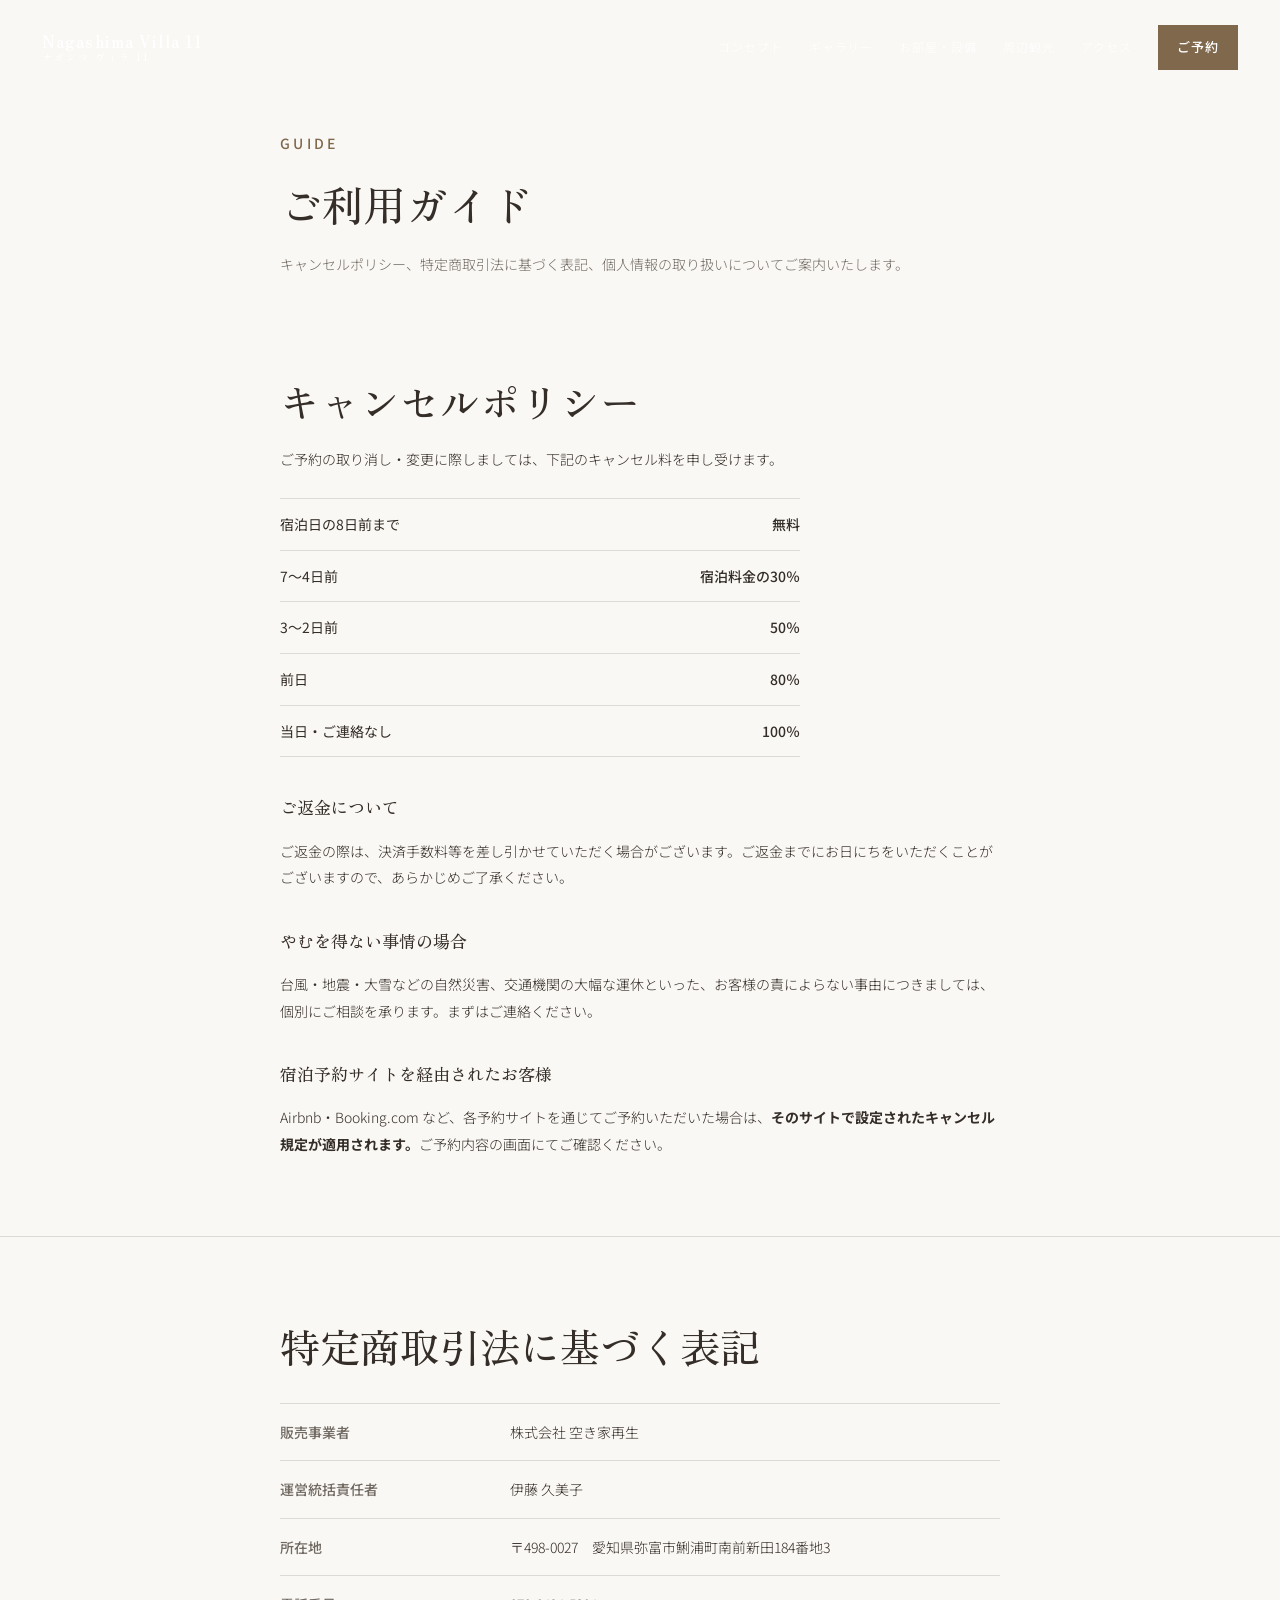
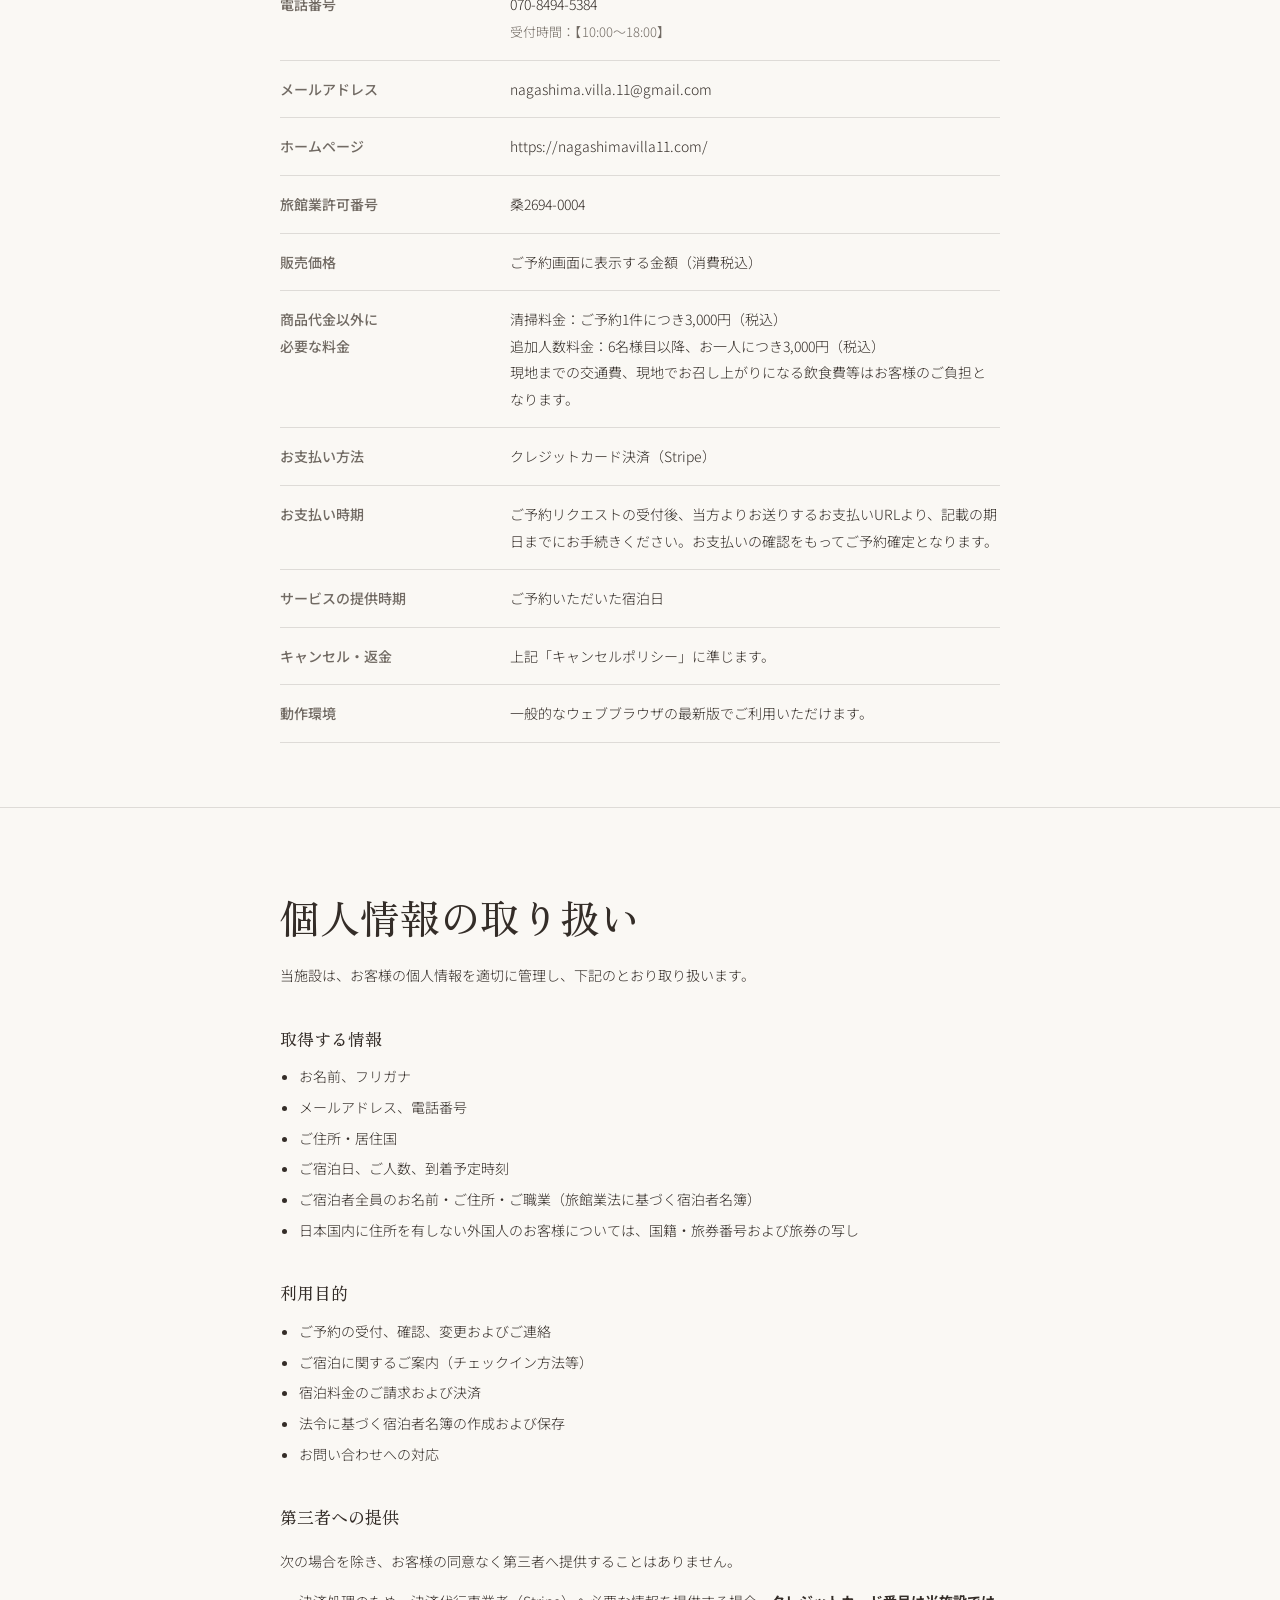
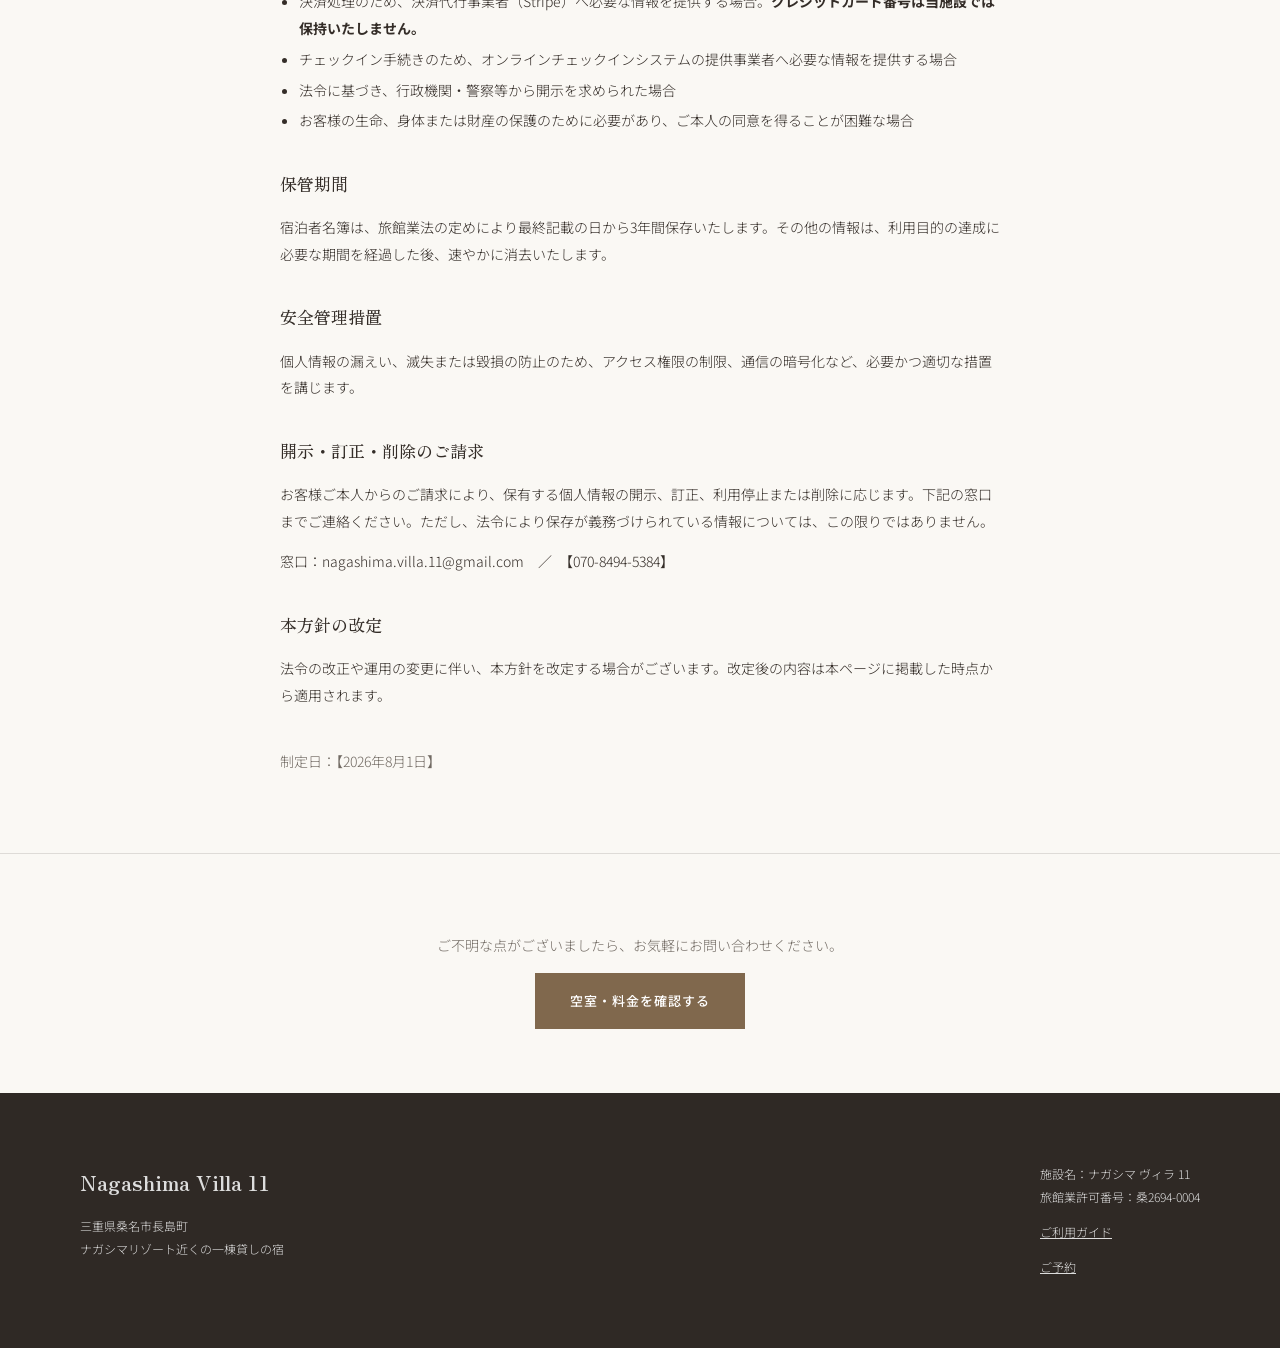
==== guide.html @ b86c0656 "Update guide.html" ====
<!doctype html>
<html lang="ja">
<head>
<meta charset="utf-8">
<meta name="viewport" content="width=device-width,initial-scale=1">
<title>ご利用ガイド｜Nagashima Villa 11</title>
<meta name="description" content="ナガシマヴィラ11のキャンセルポリシー、特定商取引法に基づく表記、個人情報の取り扱いについてご案内します。">
<meta name="robots" content="index,follow">
<link rel="preconnect" href="https://fonts.googleapis.com">
<link rel="preconnect" href="https://fonts.gstatic.com" crossorigin>
<link href="https://fonts.googleapis.com/css2?family=Zen+Old+Mincho:wght@400;500;600&family=Noto+Sans+JP:wght@300;400;500;600&display=swap" rel="stylesheet">
<link rel="stylesheet" href="styles.css">
<style>
  .guide-head{padding:130px 0 0}
  .guide-head h1{font-size:clamp(26px,4vw,42px)}
  .section.tight{padding:64px 0}
  .section.tight+.section.tight{border-top:1px solid var(--line)}
  .gtable{width:100%;border-collapse:collapse;font-size:14px;margin-top:26px}
  .gtable th{width:32%;text-align:left;font-weight:500;vertical-align:top;color:var(--muted);padding:15px 20px 15px 0;border-top:1px solid var(--line)}
  .gtable td{vertical-align:top;padding:15px 0;border-top:1px solid var(--line)}
  .gtable tr:last-child th,.gtable tr:last-child td{border-bottom:1px solid var(--line)}
  .policy{width:100%;border-collapse:collapse;font-size:14px;margin-top:26px;max-width:520px}
  .policy th{text-align:left;font-weight:400;padding:12px 20px 12px 0;border-top:1px solid var(--line)}
  .policy td{text-align:right;font-weight:500;padding:12px 0;border-top:1px solid var(--line);white-space:nowrap}
  .policy tr:last-child th,.policy tr:last-child td{border-bottom:1px solid var(--line)}
  .guide h3{font-family:"Zen Old Mincho",serif;font-weight:500;font-size:17px;margin:34px 0 .4em}
  .guide p,.guide li{font-size:14px}
  .guide ul{padding-left:1.2em;margin:.5em 0}
  .guide li{margin:.3em 0}
  .updated{margin-top:40px;font-size:12px;color:var(--muted)}
  @media(max-width:600px){
    .guide-head{padding:100px 0 0}
    .section.tight{padding:46px 0}
    .gtable th,.gtable td{display:block;width:auto}
    .gtable th{padding:14px 0 2px;border-top:1px solid var(--line)}
    .gtable td{padding:0 0 14px;border-top:0}
    .gtable tr:last-child td{border-bottom:1px solid var(--line)}
  }
</style>
</head>
<body>
<a class="skip" href="#main">本文へスキップ</a>

<header class="header" id="header">
  <a class="logo" href="/" aria-label="Nagashima Villa 11 トップへ">Nagashima Villa 11<small>ナガシマ ヴィラ 11</small></a>
  <button class="menu" id="menu" type="button" aria-controls="nav" aria-expanded="false"><span></span><span></span><span></span><b>メニュー</b></button>
  <nav id="nav" aria-label="メインナビゲーション">
    <a href="/#concept">コンセプト</a><a href="/#gallery">ギャラリー</a><a href="/#rooms">お部屋・設備</a><a href="/#around">周辺観光</a><a href="/#access">アクセス</a><a class="button small" href="/#reservation">ご予約</a>
  </nav>
</header>

<main id="main" class="guide">

  <div class="wrap narrow guide-head">
    <p class="eyebrow">GUIDE</p>
    <h1>ご利用ガイド</h1>
    <p class="sub">キャンセルポリシー、特定商取引法に基づく表記、個人情報の取り扱いについてご案内いたします。</p>
  </div>

  <section class="section tight" id="cancel">
    <div class="wrap narrow">
      <h2>キャンセルポリシー</h2>
      <p>ご予約の取り消し・変更に際しましては、下記のキャンセル料を申し受けます。</p>

      <table class="policy">
        <tbody>
          <tr><th>宿泊日の8日前まで</th><td>無料</td></tr>
          <tr><th>7〜4日前</th><td>宿泊料金の30％</td></tr>
          <tr><th>3〜2日前</th><td>50％</td></tr>
          <tr><th>前日</th><td>80％</td></tr>
          <tr><th>当日・ご連絡なし</th><td>100％</td></tr>
        </tbody>
      </table>

      <h3>ご返金について</h3>
      <p>ご返金の際は、決済手数料等を差し引かせていただく場合がございます。ご返金までにお日にちをいただくことがございますので、あらかじめご了承ください。</p>

      <h3>やむを得ない事情の場合</h3>
      <p>台風・地震・大雪などの自然災害、交通機関の大幅な運休といった、お客様の責によらない事由につきましては、個別にご相談を承ります。まずはご連絡ください。</p>

      <h3>宿泊予約サイトを経由されたお客様</h3>
      <p>Airbnb・Booking.com など、各予約サイトを通じてご予約いただいた場合は、<strong>そのサイトで設定されたキャンセル規定が適用されます。</strong>ご予約内容の画面にてご確認ください。</p>
    </div>
  </section>

  <section class="section tight" id="tokushoho">
    <div class="wrap narrow">
      <h2>特定商取引法に基づく表記</h2>

      <table class="gtable">
        <tbody>
          <tr><th>販売事業者</th><td>株式会社 空き家再生</td></tr>
          <tr><th>運営統括責任者</th><td>伊藤 久美子</td></tr>
          <tr><th>所在地</th><td>〒498-0027　愛知県弥富市鯏浦町南前新田184番地3</td></tr>
          <tr><th>電話番号</th><td>070-8494-5384<br><span class="note">受付時間：【10:00〜18:00】</span></td></tr>
          <tr><th>メールアドレス</th><td>nagashima.villa.11@gmail.com</td></tr>
          <tr><th>ホームページ</th><td>https://nagashimavilla11.com/</td></tr>
          <tr><th>旅館業許可番号</th><td>桑2694-0004</td></tr>
          <tr><th>販売価格</th><td>ご予約画面に表示する金額（消費税込）</td></tr>
          <tr><th>商品代金以外に<br>必要な料金</th><td>
            清掃料金：ご予約1件につき3,000円（税込）<br>
            追加人数料金：6名様目以降、お一人につき3,000円（税込）<br>
            現地までの交通費、現地でお召し上がりになる飲食費等はお客様のご負担となります。
          </td></tr>
          <tr><th>お支払い方法</th><td>クレジットカード決済（Stripe）</td></tr>
          <tr><th>お支払い時期</th><td>ご予約リクエストの受付後、当方よりお送りするお支払いURLより、記載の期日までにお手続きください。お支払いの確認をもってご予約確定となります。</td></tr>
          <tr><th>サービスの提供時期</th><td>ご予約いただいた宿泊日</td></tr>
          <tr><th>キャンセル・返金</th><td>上記「キャンセルポリシー」に準じます。</td></tr>
          <tr><th>動作環境</th><td>一般的なウェブブラウザの最新版でご利用いただけます。</td></tr>
        </tbody>
      </table>
    </div>
  </section>

  <section class="section tight" id="privacy">
    <div class="wrap narrow">
      <h2>個人情報の取り扱い</h2>
      <p>当施設は、お客様の個人情報を適切に管理し、下記のとおり取り扱います。</p>

      <h3>取得する情報</h3>
      <ul>
        <li>お名前、フリガナ</li>
        <li>メールアドレス、電話番号</li>
        <li>ご住所・居住国</li>
        <li>ご宿泊日、ご人数、到着予定時刻</li>
        <li>ご宿泊者全員のお名前・ご住所・ご職業（旅館業法に基づく宿泊者名簿）</li>
        <li>日本国内に住所を有しない外国人のお客様については、国籍・旅券番号および旅券の写し</li>
      </ul>

      <h3>利用目的</h3>
      <ul>
        <li>ご予約の受付、確認、変更およびご連絡</li>
        <li>ご宿泊に関するご案内（チェックイン方法等）</li>
        <li>宿泊料金のご請求および決済</li>
        <li>法令に基づく宿泊者名簿の作成および保存</li>
        <li>お問い合わせへの対応</li>
      </ul>

      <h3>第三者への提供</h3>
      <p>次の場合を除き、お客様の同意なく第三者へ提供することはありません。</p>
      <ul>
        <li>決済処理のため、決済代行事業者（Stripe）へ必要な情報を提供する場合。<strong>クレジットカード番号は当施設では保持いたしません。</strong></li>
        <li>チェックイン手続きのため、オンラインチェックインシステムの提供事業者へ必要な情報を提供する場合</li>
        <li>法令に基づき、行政機関・警察等から開示を求められた場合</li>
        <li>お客様の生命、身体または財産の保護のために必要があり、ご本人の同意を得ることが困難な場合</li>
      </ul>

      <h3>保管期間</h3>
      <p>宿泊者名簿は、旅館業法の定めにより最終記載の日から3年間保存いたします。その他の情報は、利用目的の達成に必要な期間を経過した後、速やかに消去いたします。</p>

      <h3>安全管理措置</h3>
      <p>個人情報の漏えい、滅失または毀損の防止のため、アクセス権限の制限、通信の暗号化など、必要かつ適切な措置を講じます。</p>

      <h3>開示・訂正・削除のご請求</h3>
      <p>お客様ご本人からのご請求により、保有する個人情報の開示、訂正、利用停止または削除に応じます。下記の窓口までご連絡ください。ただし、法令により保存が義務づけられている情報については、この限りではありません。</p>
      <p>窓口：nagashima.villa.11@gmail.com　／　【070-8494-5384】</p>

      <h3>本方針の改定</h3>
      <p>法令の改正や運用の変更に伴い、本方針を改定する場合がございます。改定後の内容は本ページに掲載した時点から適用されます。</p>

      <p class="updated">制定日：【2026年8月1日】</p>
    </div>
  </section>

  <section class="section tight center">
    <div class="wrap narrow">
      <p class="sub">ご不明な点がございましたら、お気軽にお問い合わせください。</p>
      <a class="button" href="/#reservation">空室・料金を確認する</a>
    </div>
  </section>

</main>

<footer><div class="wrap footer"><div><strong>Nagashima Villa 11</strong><p>三重県桑名市長島町<br>ナガシマリゾート近くの一棟貸しの宿</p></div><div><span>施設名：ナガシマ ヴィラ 11</span><span>旅館業許可番号：桑2694-0004</span><a href="/guide.html">ご利用ガイド</a><a href="/#reservation">ご予約</a></div></div></footer>

<script src="script.js"></script>
</body>
</html>
---- styles.css ----
:root{--paper:#faf8f4;--deep:#f0ebe2;--ink:#342d28;--muted:#716a63;--accent:#80684d;--white:#fff;--line:rgba(52,45,40,.14)}
*{box-sizing:border-box}html{scroll-behavior:smooth;scroll-padding-top:80px}body{margin:0;background:var(--paper);color:var(--ink);font-family:"Noto Sans JP",sans-serif;font-weight:300;line-height:1.9}body.lock{overflow:hidden}img{display:block;width:100%;height:100%;object-fit:cover}a{color:inherit;text-decoration:none}button{font:inherit}.wrap{width:min(1120px,calc(100% - 48px));margin:auto}.narrow{max-width:720px}.center{text-align:center}.section{padding:130px 0}h1,h2{font-family:"Zen Old Mincho",serif;font-weight:500;line-height:1.55;margin:.35em 0}h1{font-size:clamp(30px,5vw,57px)}h2{font-size:clamp(27px,3.2vw,40px)}.eyebrow{font-size:12px;font-weight:500;letter-spacing:.24em;color:var(--accent);margin:0}.light{color:#e6d5bd}.sub,.note{color:var(--muted);font-size:13px}.skip{position:fixed;left:12px;top:-80px;z-index:1000;background:#fff;padding:10px}.skip:focus{top:12px}
.header{position:fixed;z-index:100;top:0;left:0;right:0;display:flex;align-items:center;justify-content:space-between;padding:25px 42px;color:#fff;transition:.3s}.header.solid{padding:16px 42px;background:rgba(250,248,244,.95);color:var(--ink);box-shadow:0 1px var(--line);backdrop-filter:blur(10px)}.logo{font-family:"Zen Old Mincho",serif;font-weight:600;line-height:1.25;letter-spacing:.07em}.logo small{display:block;font-size:10px;font-weight:400;letter-spacing:.2em}.header nav{display:flex;align-items:center;gap:26px;font-size:12px;letter-spacing:.08em}.menu{display:none;background:none;border:0;color:inherit}.menu b{position:absolute;width:1px;height:1px;overflow:hidden}.button{display:inline-flex;justify-content:center;align-items:center;min-width:210px;padding:15px 26px;background:var(--accent);color:#fff;border:1px solid var(--accent);font-size:13px;font-weight:500;letter-spacing:.08em;transition:.2s}.button:hover{background:#68543e}.button.small{min-width:auto;padding:9px 18px}.hero{position:relative;min-height:720px;height:100svh;color:#fff;display:grid;place-items:center;text-align:center}.hero>img,.shade{position:absolute;inset:0}.shade{background:linear-gradient(rgba(20,16,12,.34),rgba(20,16,12,.58))}.hero-copy{position:relative;width:min(860px,calc(100% - 40px));z-index:1}.hero-copy>p:not(.eyebrow){font-family:"Zen Old Mincho",serif;font-size:18px}.hero .button{margin-top:20px}.intro p:last-child{font-size:15px}.features{display:grid;grid-template-columns:repeat(3,1fr);margin-top:75px;border-top:1px solid var(--line);border-bottom:1px solid var(--line)}.features div{padding:34px;border-right:1px solid var(--line)}.features div:last-child{border:0}.features strong,.features span{display:block}.features strong{font-family:"Zen Old Mincho",serif;font-size:18px}.features span{margin-top:8px;color:var(--muted);font-size:12px}.gallery{background:var(--deep)}.gallery-grid{display:grid;grid-template-columns:repeat(4,1fr);gap:14px;margin-top:45px}.photo{position:relative;aspect-ratio:1/1.2;padding:0;border:0;background:#ddd;overflow:hidden;cursor:zoom-in}.photo.wide{grid-column:span 2;grid-row:span 2}.photo img{transition:transform .5s}.photo:hover img{transform:scale(1.03)}.photo span{position:absolute;left:0;right:0;bottom:0;padding:40px 16px 14px;text-align:left;color:#fff;background:linear-gradient(transparent,rgba(0,0,0,.7));font-size:13px}.room{display:grid;grid-template-columns:1.15fr .85fr;min-height:630px;background:var(--paper)}.room.reverse{grid-template-columns:.85fr 1.15fr;background:var(--deep)}.room.reverse figure{order:2}.room.reverse div{order:1}.room figure{margin:0;min-height:500px}.room>div{display:flex;flex-direction:column;justify-content:center;padding:80px}.room h2{font-size:clamp(25px,3vw,34px)}.around{color:#fff;background:linear-gradient(rgba(35,28,22,.84),rgba(35,28,22,.94)),url("images/kitchen-island.webp") center/cover}.spots{display:grid;grid-template-columns:1fr 1fr;gap:0 50px;margin-top:50px}.spots div{display:flex;justify-content:space-between;align-items:center;gap:20px;padding:20px 0;border-bottom:1px solid rgba(255,255,255,.2)}.spots b{font-size:12px;font-weight:400;color:#d8cab7;white-space:nowrap}.light-note{color:#c8beb2}.access{display:grid;grid-template-columns:.8fr 1.2fr;gap:70px;align-items:center}.access dl{display:grid;grid-template-columns:90px 1fr}.access dt,.access dd{margin:0;padding:17px 0;border-bottom:1px solid var(--line)}.access dt{font-weight:500}.access iframe{width:100%;height:480px;border:0}.reservation{background:var(--accent);color:#fff}.reservation h2{color:#fff}.booking{display:grid;grid-template-columns:1fr 1fr;gap:12px;margin:38px 0 20px}.button.white{background:#fff;border-color:#fff;color:var(--ink)}.button.outline{background:transparent;border-color:#fff}.reservation small{opacity:.72}footer{padding:70px 0;background:#2f2925;color:#ddd}.footer{display:flex;justify-content:space-between;gap:40px}.footer strong{font-family:"Zen Old Mincho",serif;font-size:21px}.footer p,.footer span,.footer a{display:block;font-size:12px}.footer a{margin-top:12px;text-decoration:underline}.floating{display:none}.lightbox{position:fixed;z-index:500;inset:0;display:grid;place-items:center;background:rgba(18,14,11,.94);padding:55px}.lightbox[hidden]{display:none}.lightbox img{max-height:82vh;object-fit:contain}.lightbox button{position:absolute;right:25px;top:18px;border:0;background:none;color:#fff;font-size:35px;cursor:pointer}.lightbox p{position:absolute;bottom:12px;color:#fff}
@media(max-width:820px){.section{padding:90px 0}.header,.header.solid{padding:16px 20px}.menu{display:flex;width:38px;height:34px;flex-direction:column;justify-content:center;gap:5px}.menu span{height:1px;width:26px;background:currentColor;transition:.2s}.menu.open span:nth-child(1){transform:translateY(6px) rotate(45deg)}.menu.open span:nth-child(2){opacity:0}.menu.open span:nth-child(3){transform:translateY(-6px) rotate(-45deg)}.header nav{position:fixed;inset:0;background:var(--paper);color:var(--ink);display:flex;flex-direction:column;justify-content:center;font-size:18px;visibility:hidden;opacity:0;transition:.2s}.header nav.open{visibility:visible;opacity:1}.menu{z-index:1}.features{grid-template-columns:1fr}.features div{border-right:0;border-bottom:1px solid var(--line);padding:25px 10px}.gallery-grid{grid-template-columns:1fr 1fr}.photo.wide{grid-column:span 2}.room,.room.reverse{grid-template-columns:1fr}.room figure,.room.reverse figure{order:1;min-height:380px}.room>div,.room.reverse>div{order:2;padding:55px 24px}.spots,.access{grid-template-columns:1fr}.access{gap:40px}.access iframe{height:360px}.footer{flex-direction:column}.floating{display:block;position:fixed;z-index:90;left:15px;right:15px;bottom:12px;padding:13px;background:var(--accent);color:#fff;text-align:center;font-size:13px;font-weight:500;box-shadow:0 5px 24px rgba(0,0,0,.25)}footer{padding-bottom:120px}}
@media(max-width:520px){.wrap{width:min(100% - 32px,1120px)}.hero{min-height:650px}.hero h1{font-size:31px}.gallery-grid{gap:8px}.room figure,.room.reverse figure{min-height:310px}.spots{display:block}.booking{grid-template-columns:1fr}.access dl{grid-template-columns:75px 1fr}.lightbox{padding:45px 12px}}
@media(prefers-reduced-motion:reduce){*{scroll-behavior:auto!important;transition:none!important}}
.sleep-options{display:grid;grid-template-columns:1fr 1fr;background:var(--ink);color:#fff}.sleep-options figure{position:relative;margin:0;min-height:430px;overflow:hidden}.sleep-options img{position:absolute;inset:0}.sleep-options figure::after{content:"";position:absolute;inset:45% 0 0;background:linear-gradient(transparent,rgba(20,16,12,.8))}.sleep-options figcaption{position:absolute;z-index:1;left:35px;right:35px;bottom:28px}.sleep-options b,.sleep-options span{display:block}.sleep-options b{font-family:"Zen Old Mincho",serif;font-size:22px;font-weight:500}.sleep-options span{margin-top:5px;font-size:12px;opacity:.8}
@media(max-width:820px){.sleep-options{grid-template-columns:1fr}.sleep-options figure{min-height:360px}}
<style>
/* 2つのボタンを横並びにする。狭い画面では自動で縦積み */
.reservation .booking {
  display: flex;
  flex-wrap: wrap;
  gap: 12px;
  justify-content: center;
  margin: 28px 0 18px;
}

.reservation .booking .button {
  flex: 0 1 260px;
  justify-content: center;
}

/* --- Airbnb（いまのまま） --- */
.button.airbnb {
  gap: 10px;
  background: #ff385c;
  border-color: #ff385c;
  color: #fff;
  font-weight: 700;
  letter-spacing: 0.04em;
}

.button.airbnb:hover,
.button.airbnb:focus-visible,
.button.airbnb:active {
  background: #fff;
  border-color: #fff;
  color: #ff385c;
}

.button.airbnb img {
  display: block;
  width: auto;
  height: 30px;
  filter: brightness(0) invert(1);
}

.button.airbnb:hover img,
.button.airbnb:focus-visible img,
.button.airbnb:active img {
  filter: none;
}

/* --- Booking.com（新規） ---
   クラス名は bookingcom です。booking にすると
   囲みの .booking と衝突して崩れます。 */
.button.bookingcom {
  gap: 8px;
  background: #003580;
  border-color: #003580;
  color: #fff;
  font-weight: 700;
  letter-spacing: 0.02em;
}

.button.bookingcom:hover,
.button.bookingcom:focus-visible,
.button.bookingcom:active {
  background: #fff;
  border-color: #fff;
  color: #003580;
}

/* ロゴ代わりの文字。Booking.comのブランド色の黄色を差し色に */
.button.bookingcom b {
  font-size: 1.12em;
  font-weight: 800;
}

.button.bookingcom b i {
  font-style: normal;
  color: #febb02;
}

.button.bookingcom:hover b i,
.button.bookingcom:focus-visible b i,
.button.bookingcom:active b i {
  color: #003580;
}
</style>
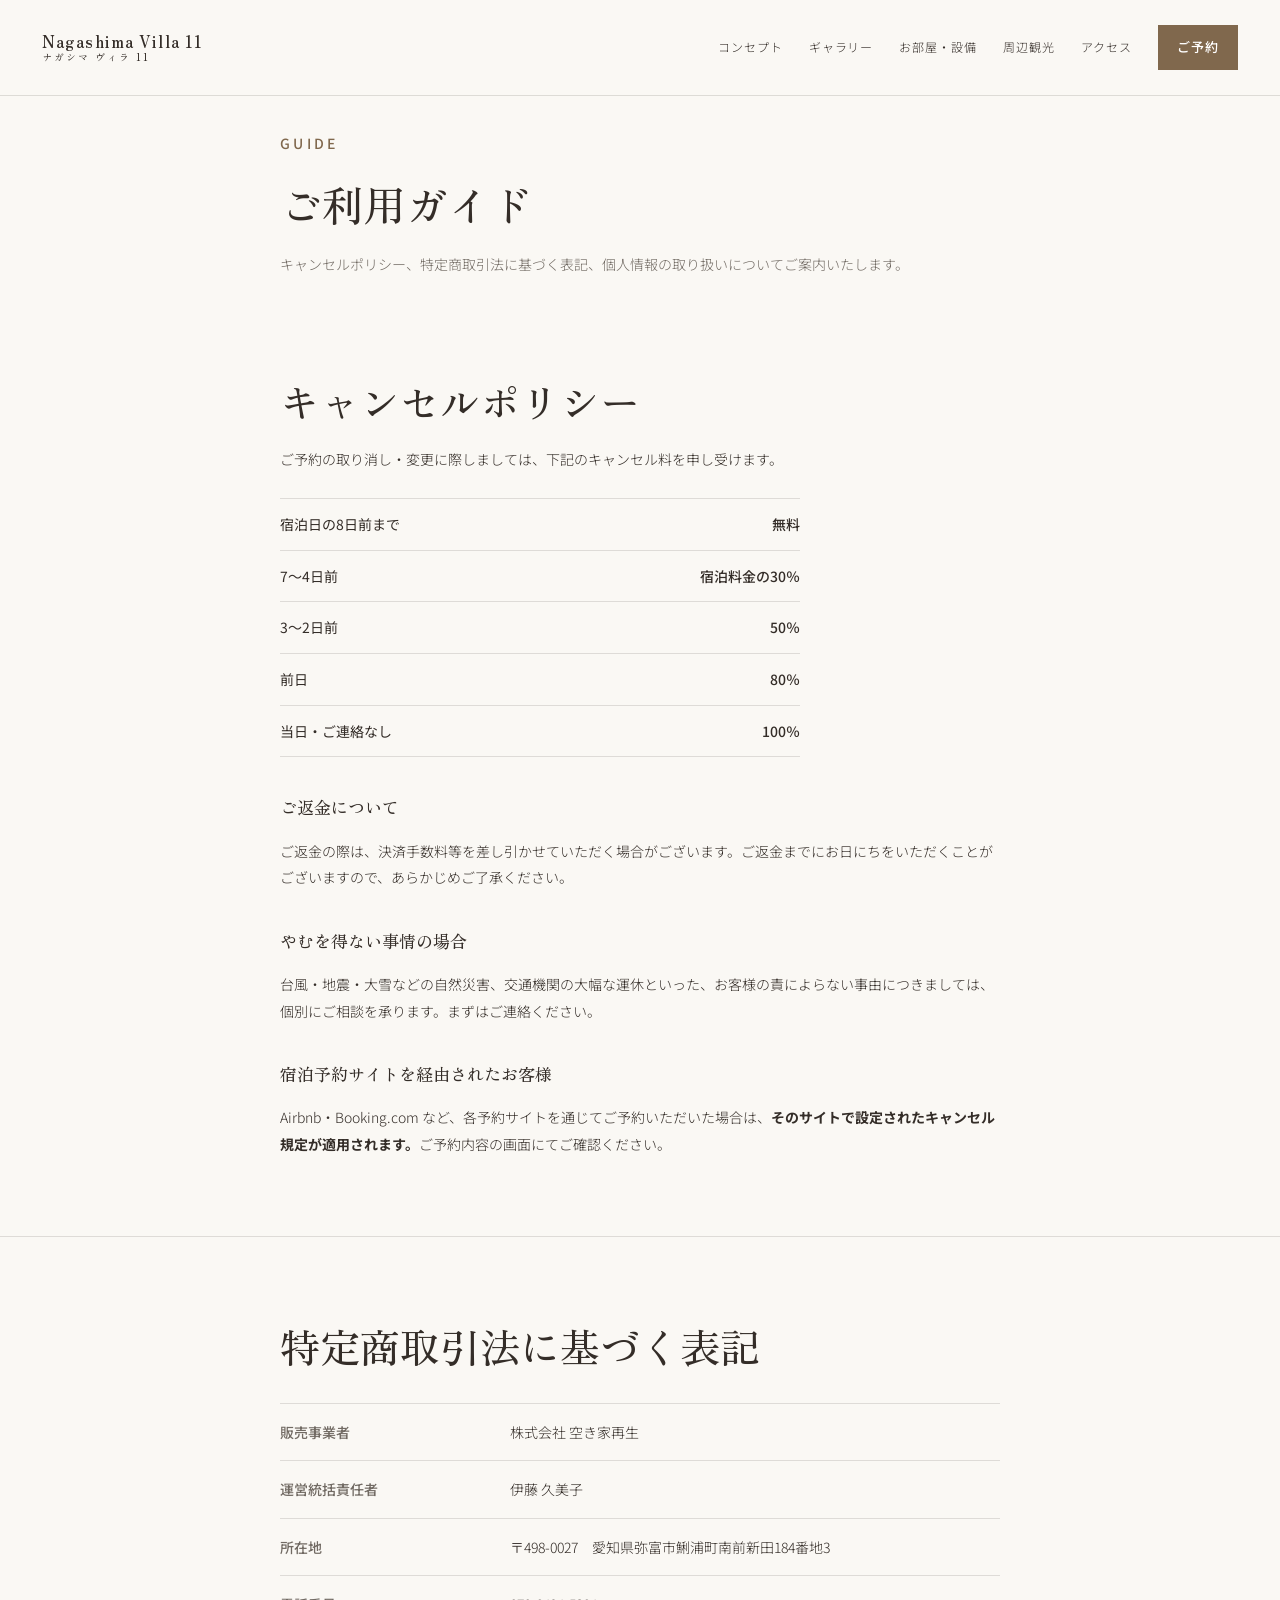
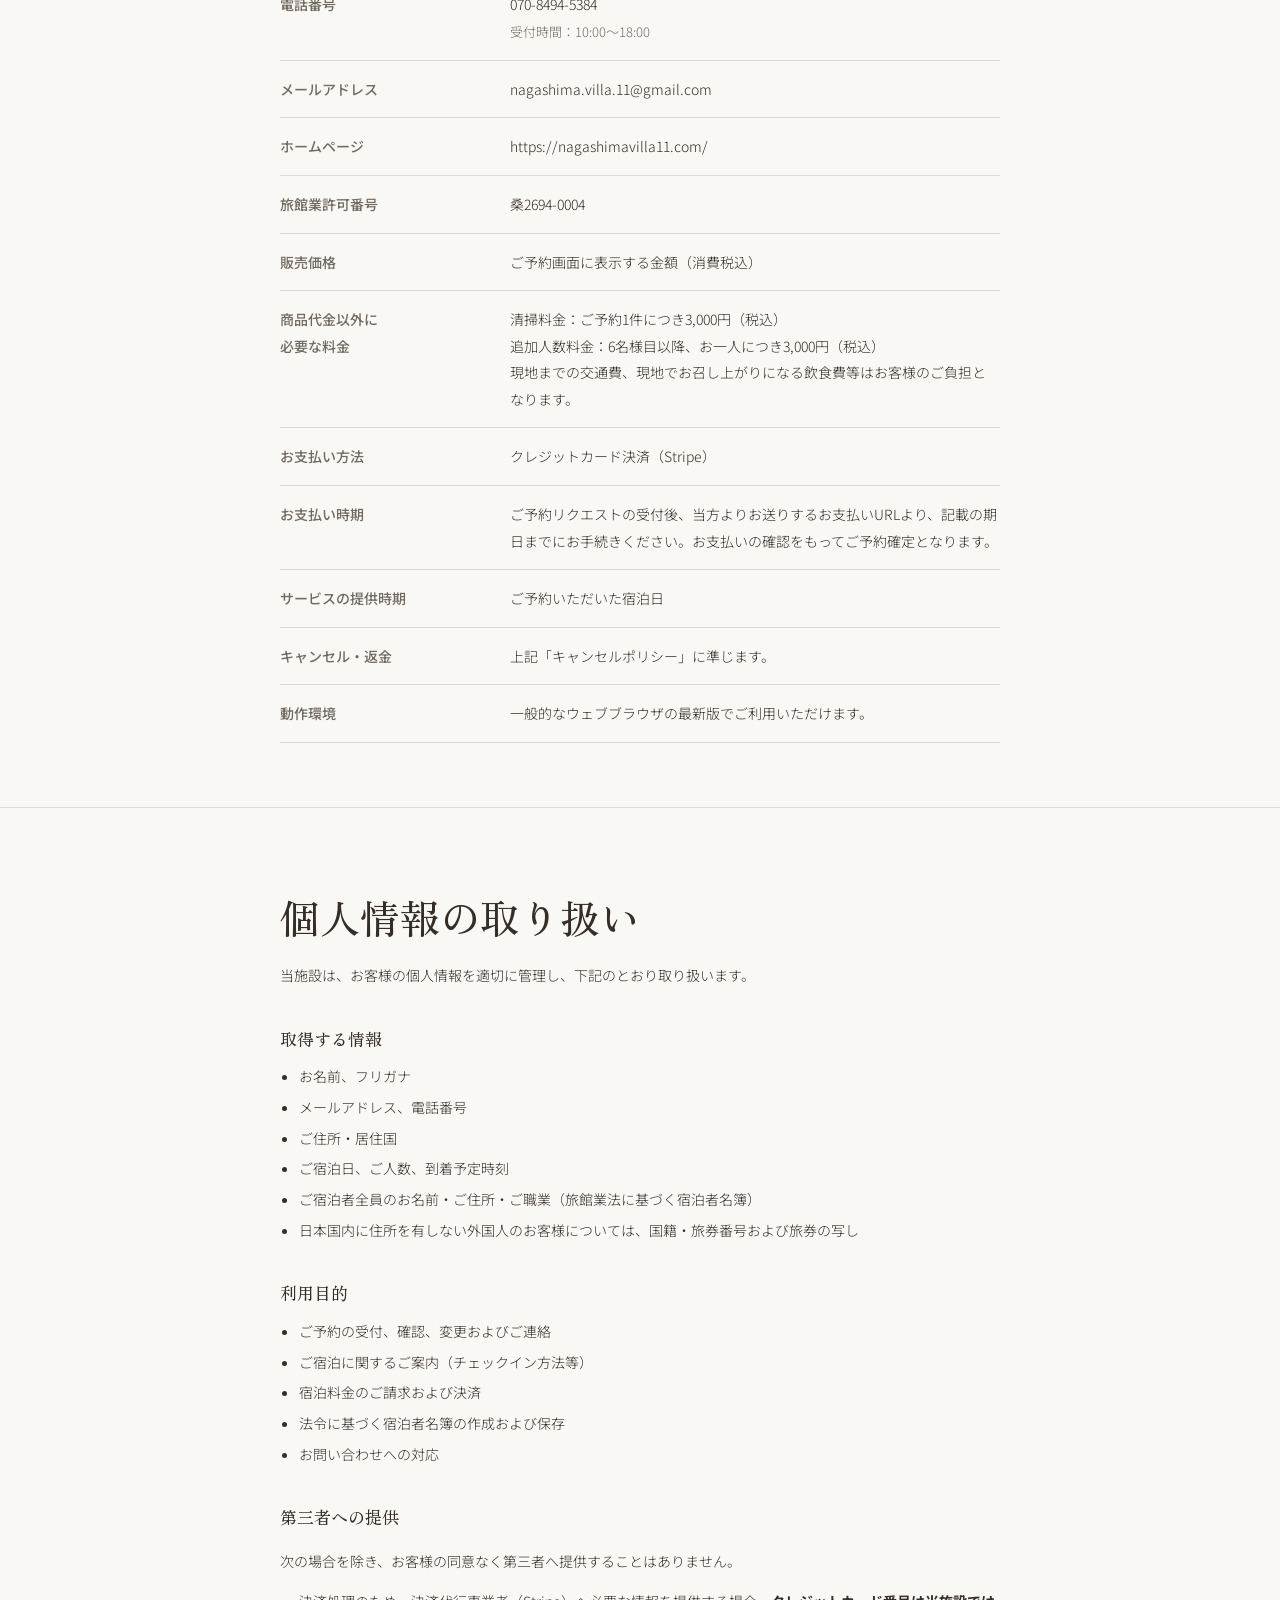
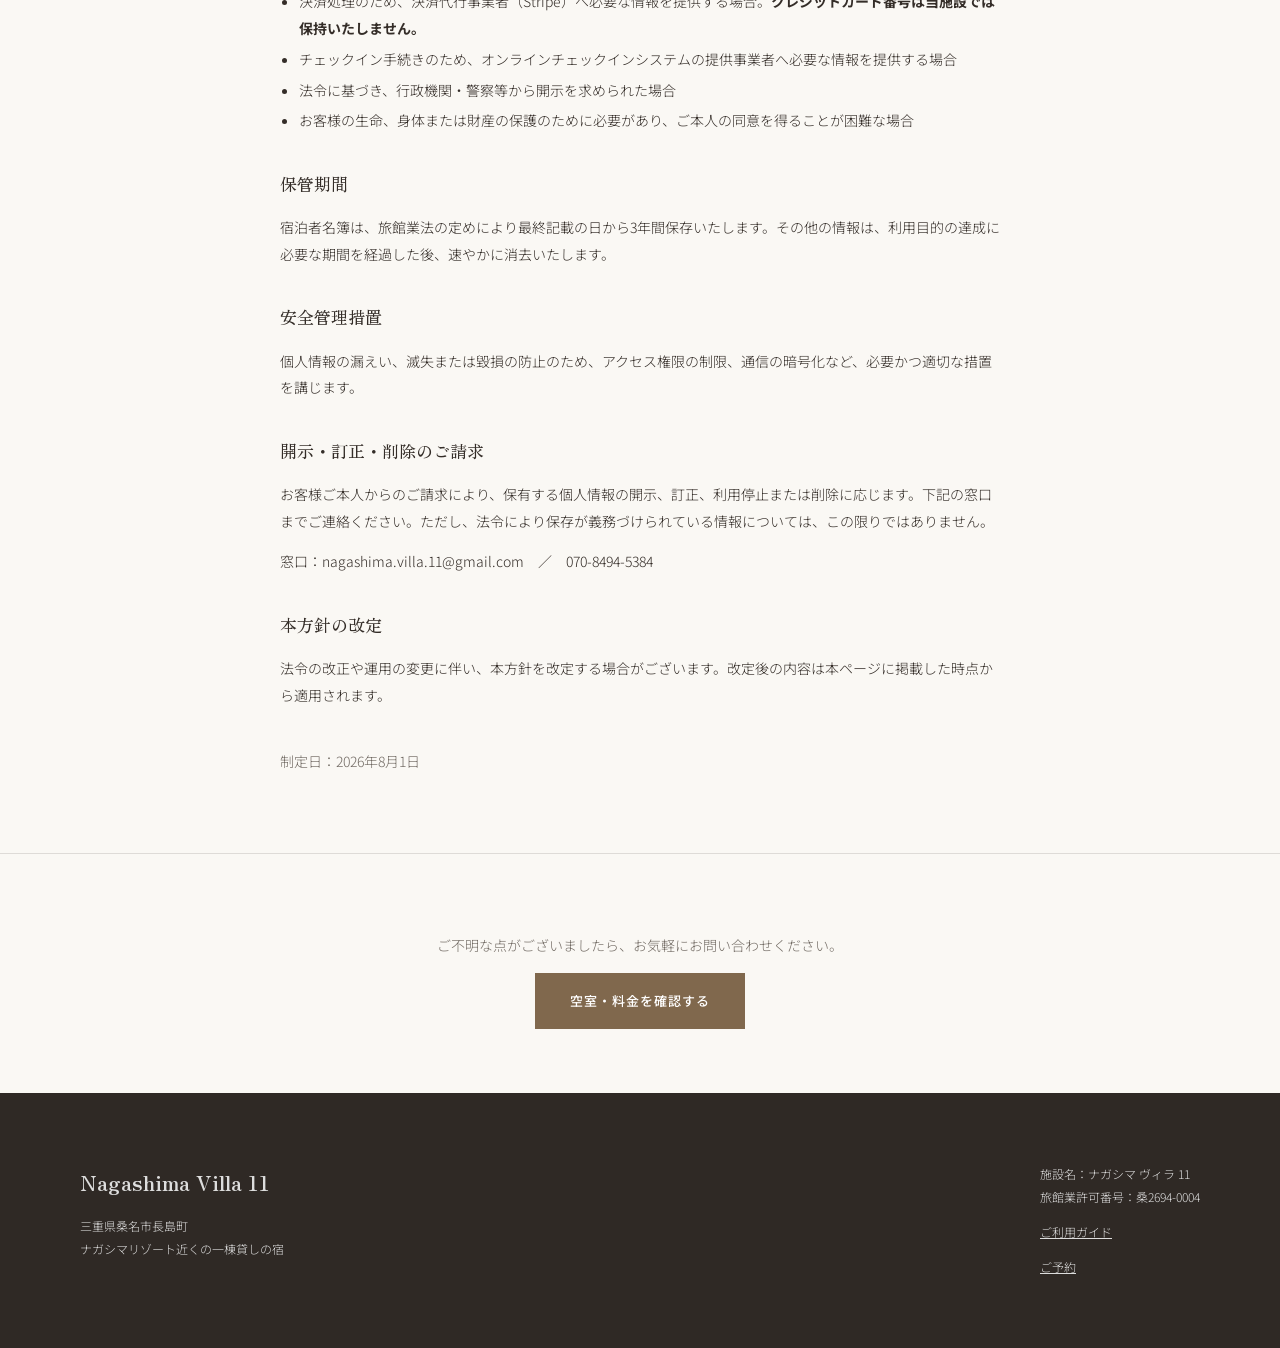
==== commit 0acbc7e8: "Update guide.html" ====
--- a/guide.html
+++ b/guide.html
@@ -11,6 +11,8 @@
 <link href="https://fonts.googleapis.com/css2?family=Zen+Old+Mincho:wght@400;500;600&family=Noto+Sans+JP:wght@300;400;500;600&display=swap" rel="stylesheet">
 <link rel="stylesheet" href="styles.css">
 <style>
+  /* ãã®ãã¼ã¸ã¯ãã¼ã­ã¼ç»åããªãããããããã¼ãå¸¸ã«æ¿è²ã§è¡¨ç¤ºãã */
+  .header{background:rgba(250,248,244,.95);color:var(--ink);box-shadow:0 1px var(--line);backdrop-filter:blur(10px)}
   .guide-head{padding:130px 0 0}
   .guide-head h1{font-size:clamp(26px,4vw,42px)}
   .section.tight{padding:64px 0}
@@ -92,7 +94,7 @@
           <tr><th>販売事業者</th><td>株式会社 空き家再生</td></tr>
           <tr><th>運営統括責任者</th><td>伊藤 久美子</td></tr>
           <tr><th>所在地</th><td>〒498-0027　愛知県弥富市鯏浦町南前新田184番地3</td></tr>
-          <tr><th>電話番号</th><td>070-8494-5384<br><span class="note">受付時間：【10:00〜18:00】</span></td></tr>
+          <tr><th>電話番号</th><td>070-8494-5384<br><span class="note">受付時間：10:00〜18:00</span></td></tr>
           <tr><th>メールアドレス</th><td>nagashima.villa.11@gmail.com</td></tr>
           <tr><th>ホームページ</th><td>https://nagashimavilla11.com/</td></tr>
           <tr><th>旅館業許可番号</th><td>桑2694-0004</td></tr>
@@ -153,12 +155,12 @@
 
       <h3>開示・訂正・削除のご請求</h3>
       <p>お客様ご本人からのご請求により、保有する個人情報の開示、訂正、利用停止または削除に応じます。下記の窓口までご連絡ください。ただし、法令により保存が義務づけられている情報については、この限りではありません。</p>
-      <p>窓口：nagashima.villa.11@gmail.com　／　【070-8494-5384】</p>
+      <p>窓口：nagashima.villa.11@gmail.com　／　070-8494-5384</p>
 
       <h3>本方針の改定</h3>
       <p>法令の改正や運用の変更に伴い、本方針を改定する場合がございます。改定後の内容は本ページに掲載した時点から適用されます。</p>
 
-      <p class="updated">制定日：【2026年8月1日】</p>
+      <p class="updated">制定日：2026年8月1日</p>
     </div>
   </section>
 
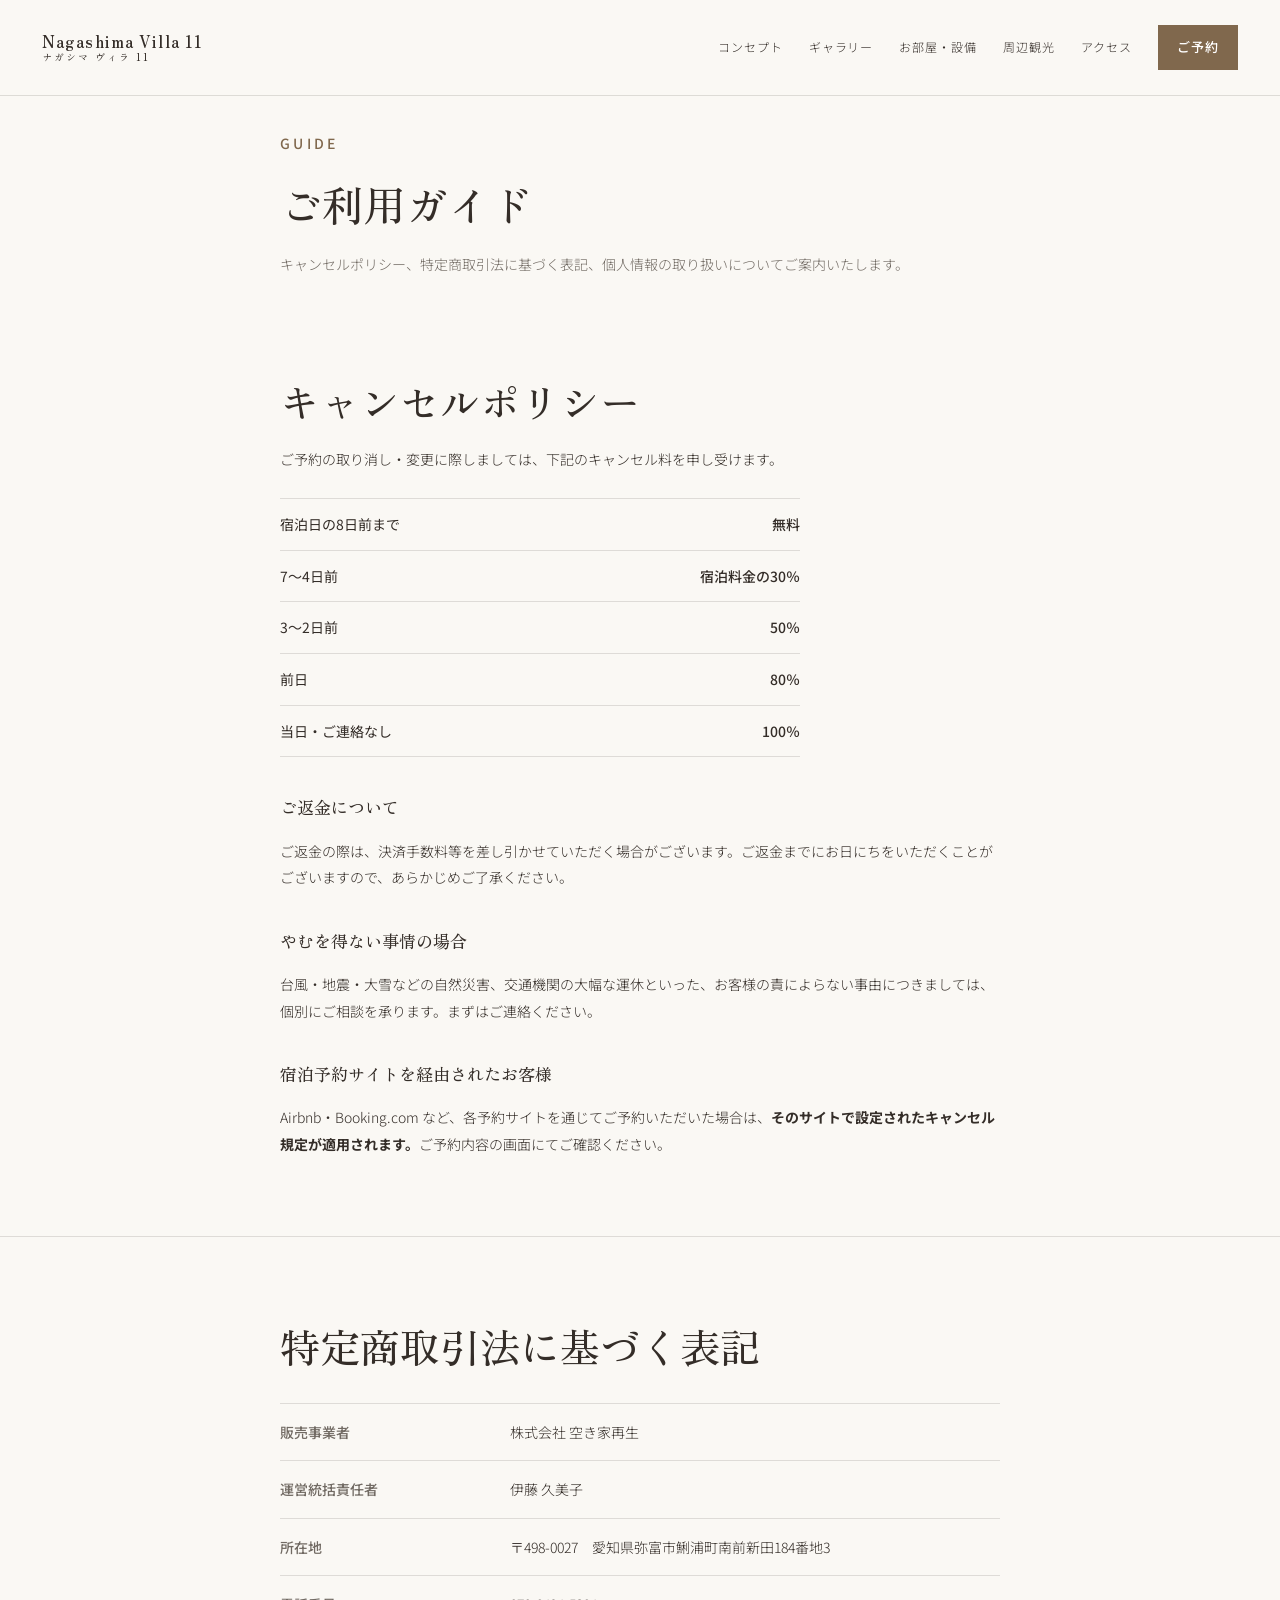
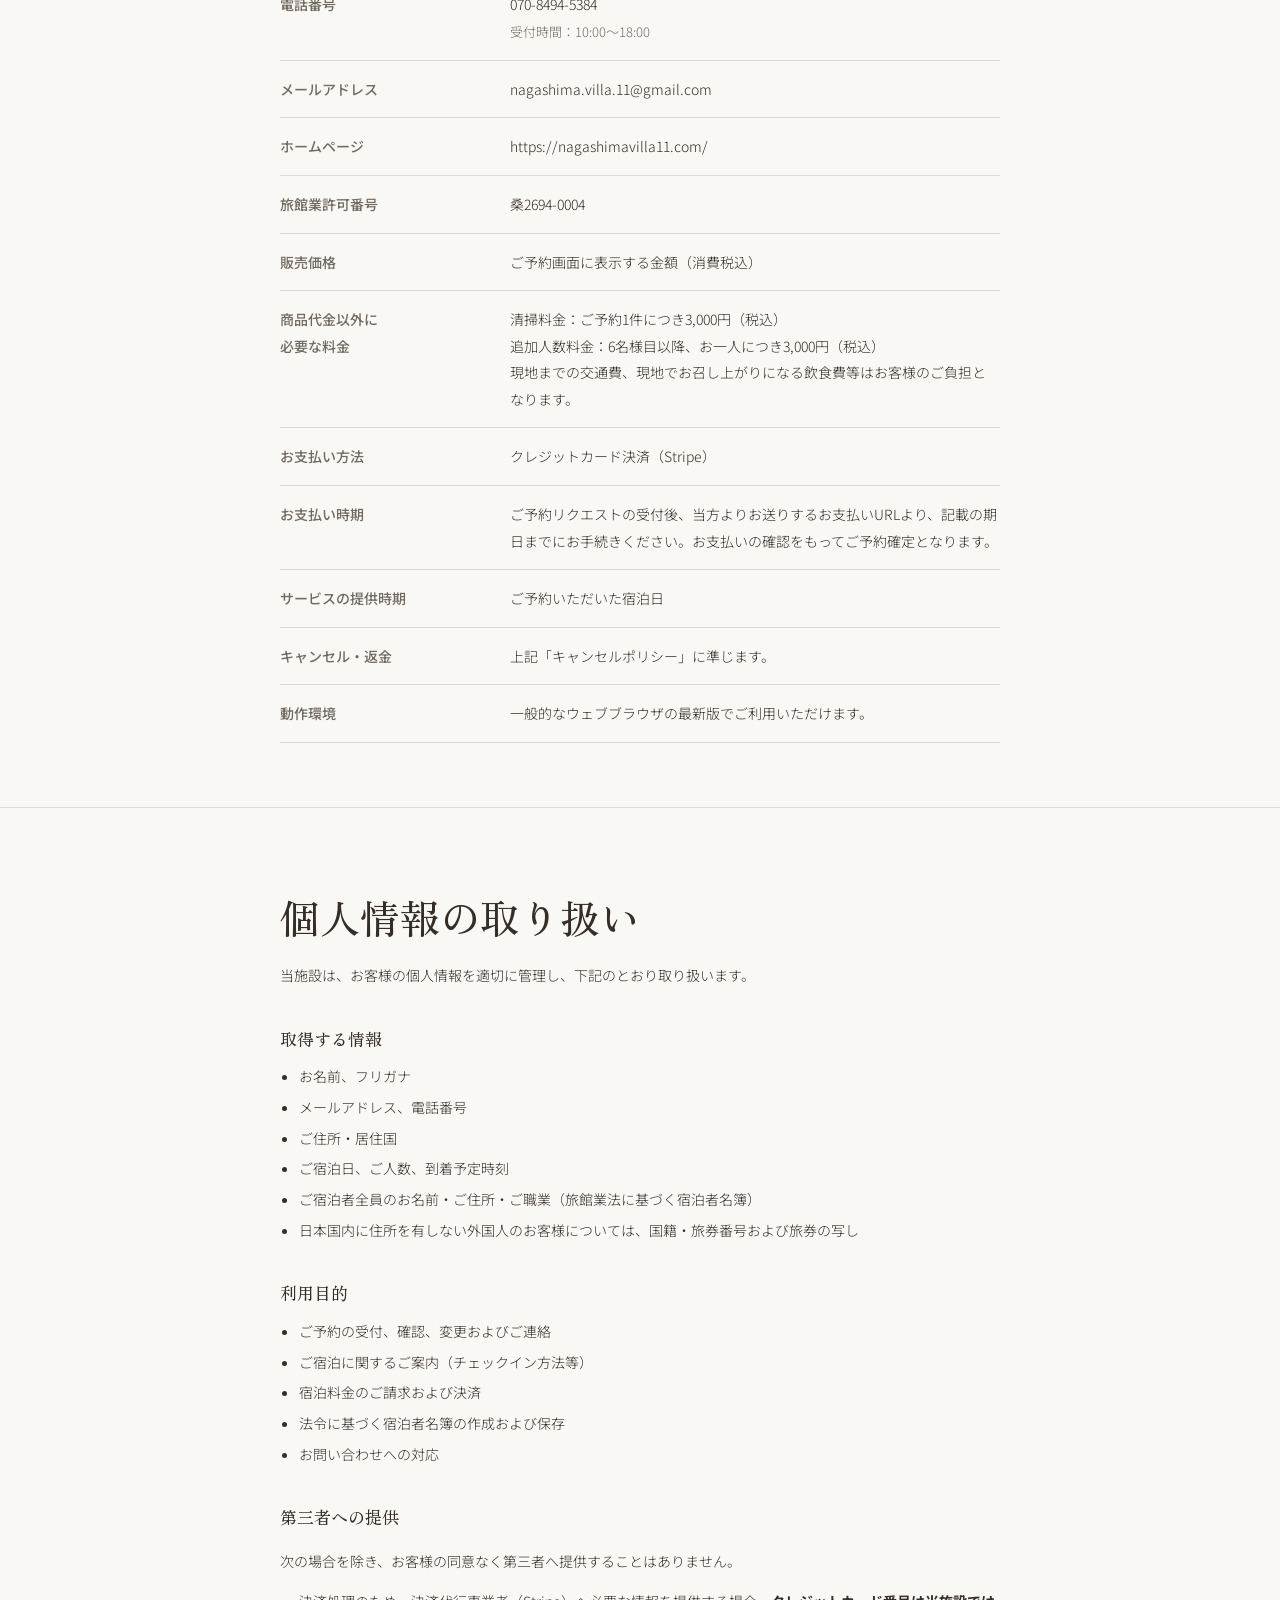
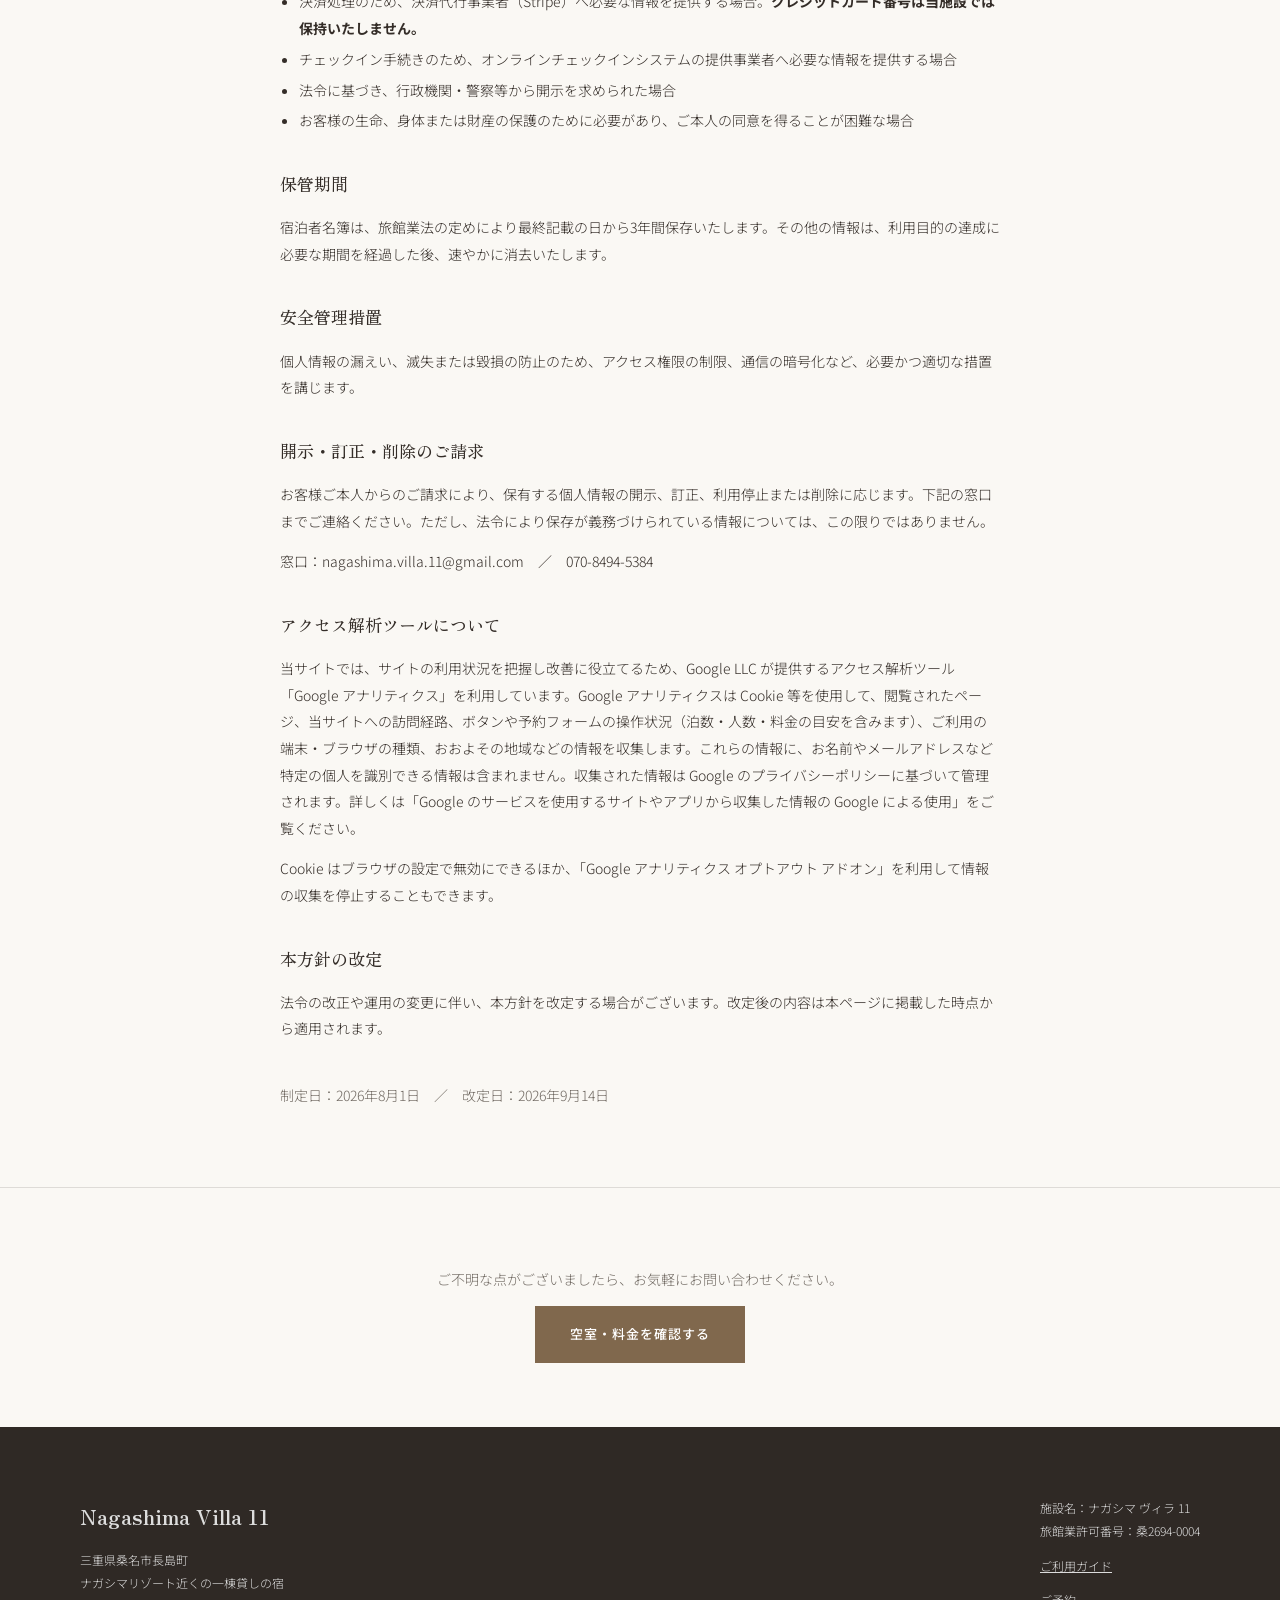
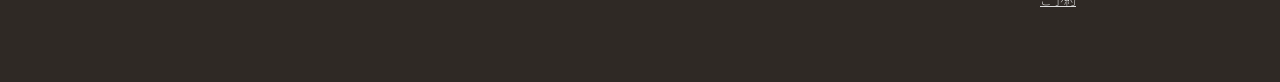
==== commit 635839f2: "Update guide.html" ====
--- a/guide.html
+++ b/guide.html
@@ -3,6 +3,21 @@
 <head>
 <meta charset="utf-8">
 <meta name="viewport" content="width=device-width,initial-scale=1">
+<!-- Google アナリティクス 4 -->
+<script async src="https://www.googletagmanager.com/gtag/js?id=G-01PE7G929L"></script>
+<script>
+  // 自分の端末を計測対象外にする：URLの末尾に ?notrack=1 を付けて一度開く（?notrack=0 で解除）
+  try {
+    var nv11NoTrack = new URLSearchParams(location.search).get('notrack');
+    if (nv11NoTrack === '1') localStorage.setItem('nv11_notrack', '1');
+    if (nv11NoTrack === '0') localStorage.removeItem('nv11_notrack');
+    if (localStorage.getItem('nv11_notrack') === '1') window['ga-disable-G-01PE7G929L'] = true;
+  } catch (e) {}
+  window.dataLayer = window.dataLayer || [];
+  function gtag(){dataLayer.push(arguments);}
+  gtag('js', new Date());
+  gtag('config', 'G-01PE7G929L');
+</script>
 <title>ご利用ガイド｜Nagashima Villa 11</title>
 <meta name="description" content="ナガシマヴィラ11のキャンセルポリシー、特定商取引法に基づく表記、個人情報の取り扱いについてご案内します。">
 <meta name="robots" content="index,follow">
@@ -157,10 +172,14 @@
       <p>お客様ご本人からのご請求により、保有する個人情報の開示、訂正、利用停止または削除に応じます。下記の窓口までご連絡ください。ただし、法令により保存が義務づけられている情報については、この限りではありません。</p>
       <p>窓口：nagashima.villa.11@gmail.com　／　070-8494-5384</p>
 
+      <h3>アクセス解析ツールについて</h3>
+      <p>当サイトでは、サイトの利用状況を把握し改善に役立てるため、Google LLC が提供するアクセス解析ツール「Google アナリティクス」を利用しています。Google アナリティクスは Cookie 等を使用して、閲覧されたページ、当サイトへの訪問経路、ボタンや予約フォームの操作状況（泊数・人数・料金の目安を含みます）、ご利用の端末・ブラウザの種類、おおよその地域などの情報を収集します。これらの情報に、お名前やメールアドレスなど特定の個人を識別できる情報は含まれません。収集された情報は Google のプライバシーポリシーに基づいて管理されます。詳しくは「<a href="https://policies.google.com/technologies/partner-sites?hl=ja" target="_blank" rel="noopener">Google のサービスを使用するサイトやアプリから収集した情報の Google による使用</a>」をご覧ください。</p>
+      <p>Cookie はブラウザの設定で無効にできるほか、「<a href="https://tools.google.com/dlpage/gaoptout?hl=ja" target="_blank" rel="noopener">Google アナリティクス オプトアウト アドオン</a>」を利用して情報の収集を停止することもできます。</p>
+
       <h3>本方針の改定</h3>
       <p>法令の改正や運用の変更に伴い、本方針を改定する場合がございます。改定後の内容は本ページに掲載した時点から適用されます。</p>
 
-      <p class="updated">制定日：2026年8月1日</p>
+      <p class="updated">制定日：2026年8月1日　／　改定日：2026年9月14日</p>
     </div>
   </section>
 
@@ -176,5 +195,6 @@
 <footer><div class="wrap footer"><div><strong>Nagashima Villa 11</strong><p>三重県桑名市長島町<br>ナガシマリゾート近くの一棟貸しの宿</p></div><div><span>施設名：ナガシマ ヴィラ 11</span><span>旅館業許可番号：桑2694-0004</span><a href="/guide.html">ご利用ガイド</a><a href="/#reservation">ご予約</a></div></div></footer>
 
 <script src="script.js"></script>
+<script src="analytics.js"></script>
 </body>
 </html>
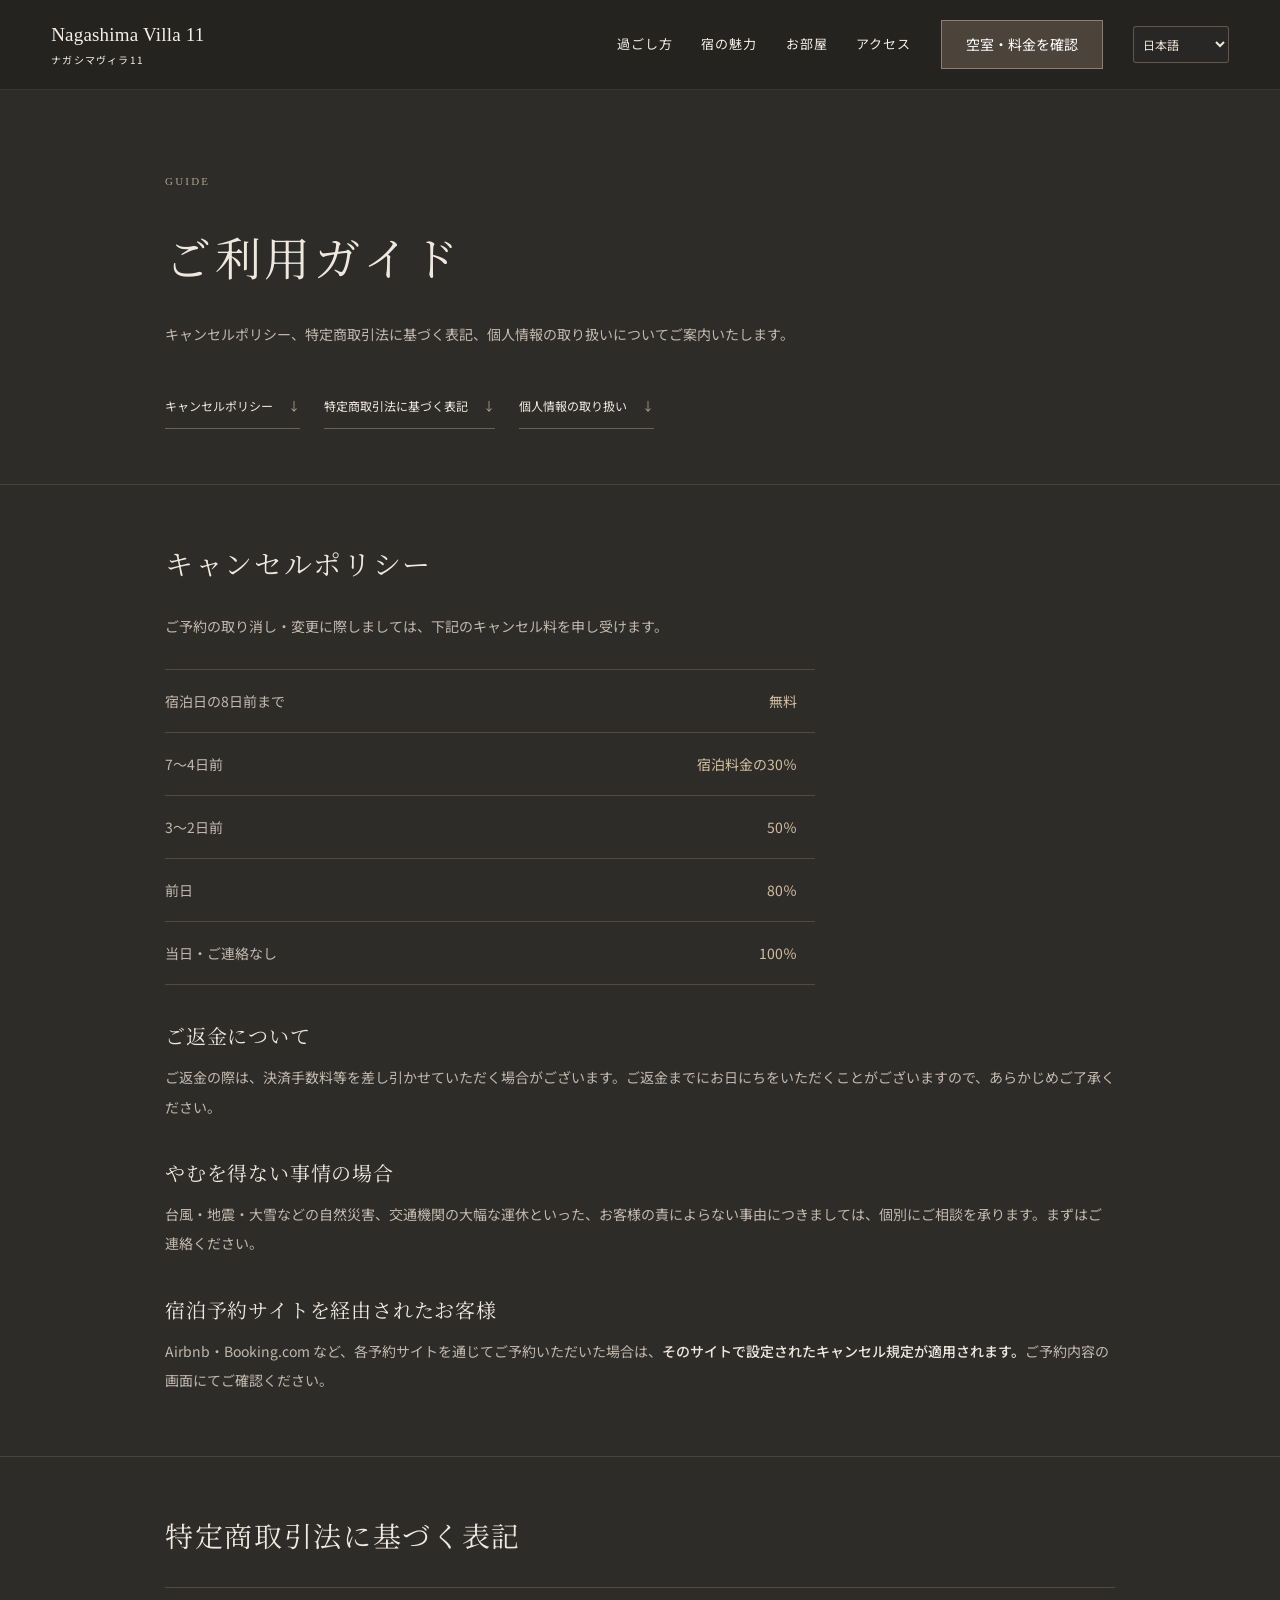
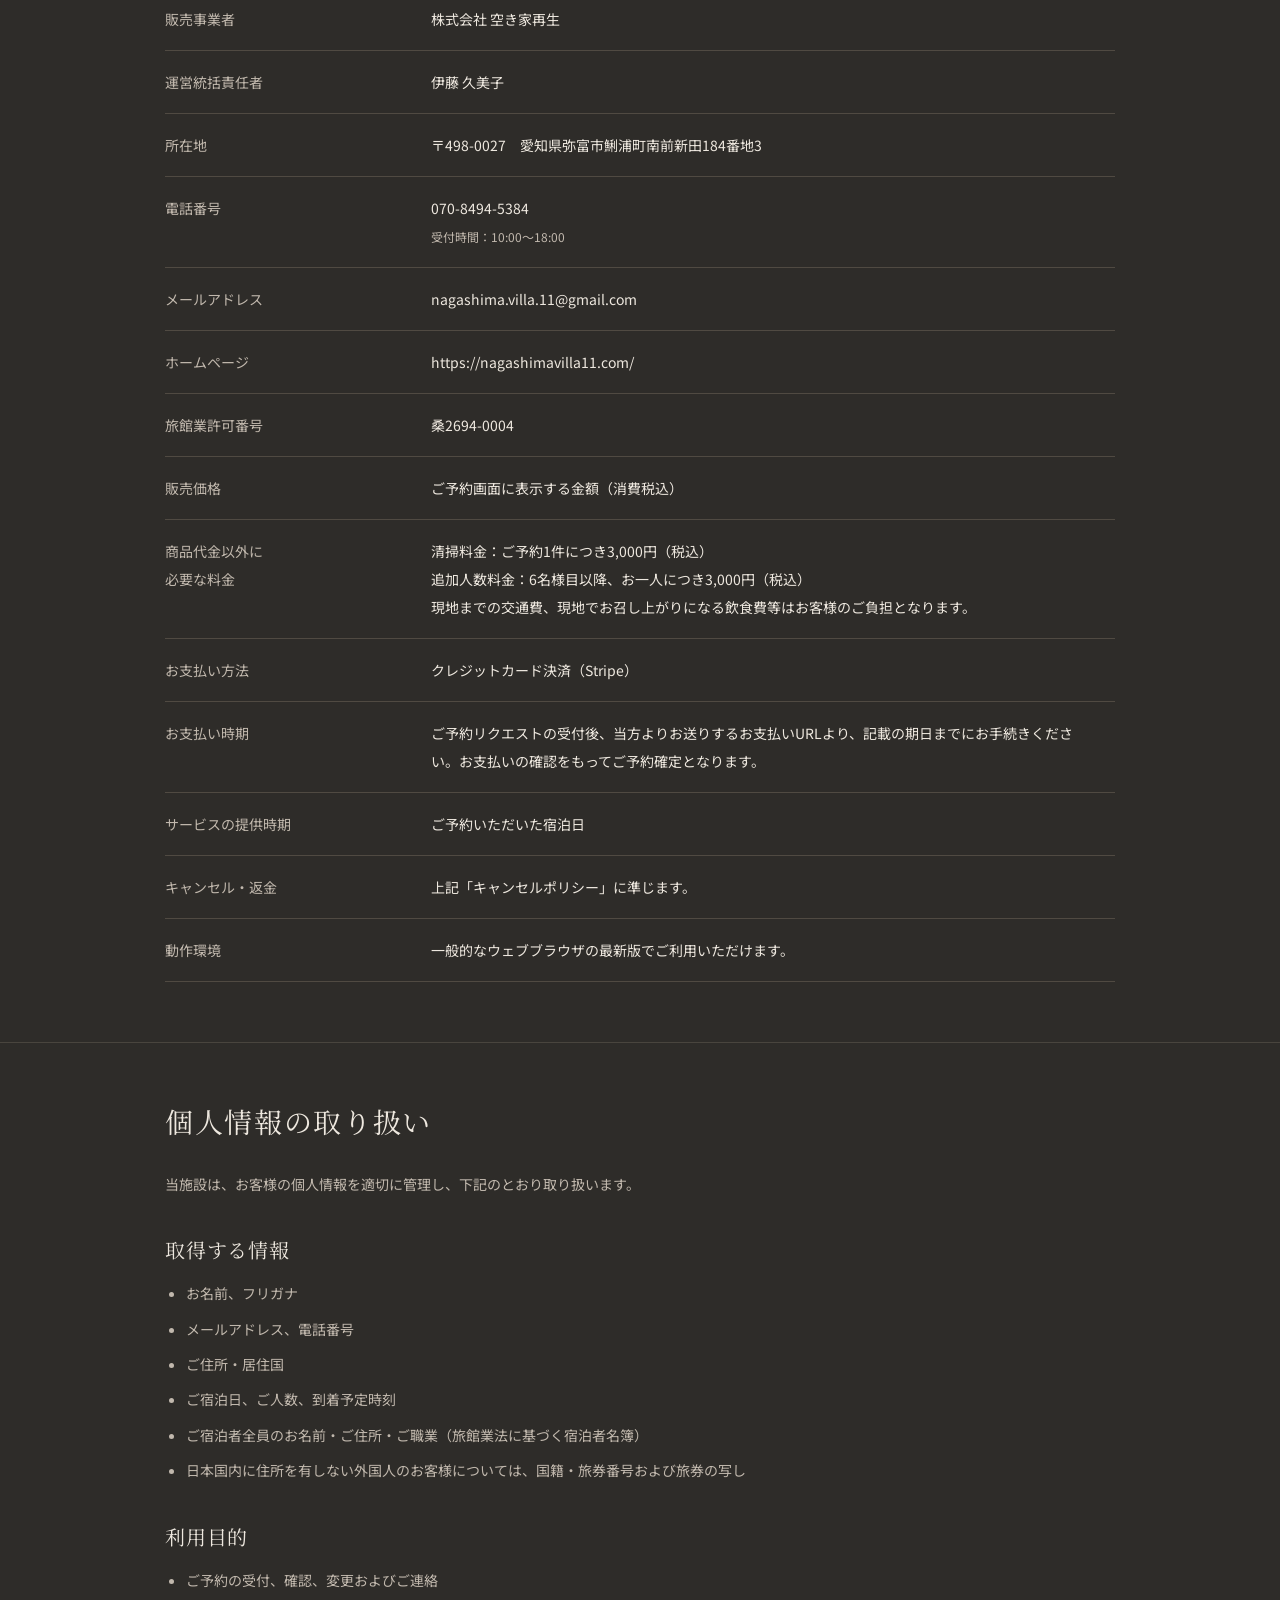
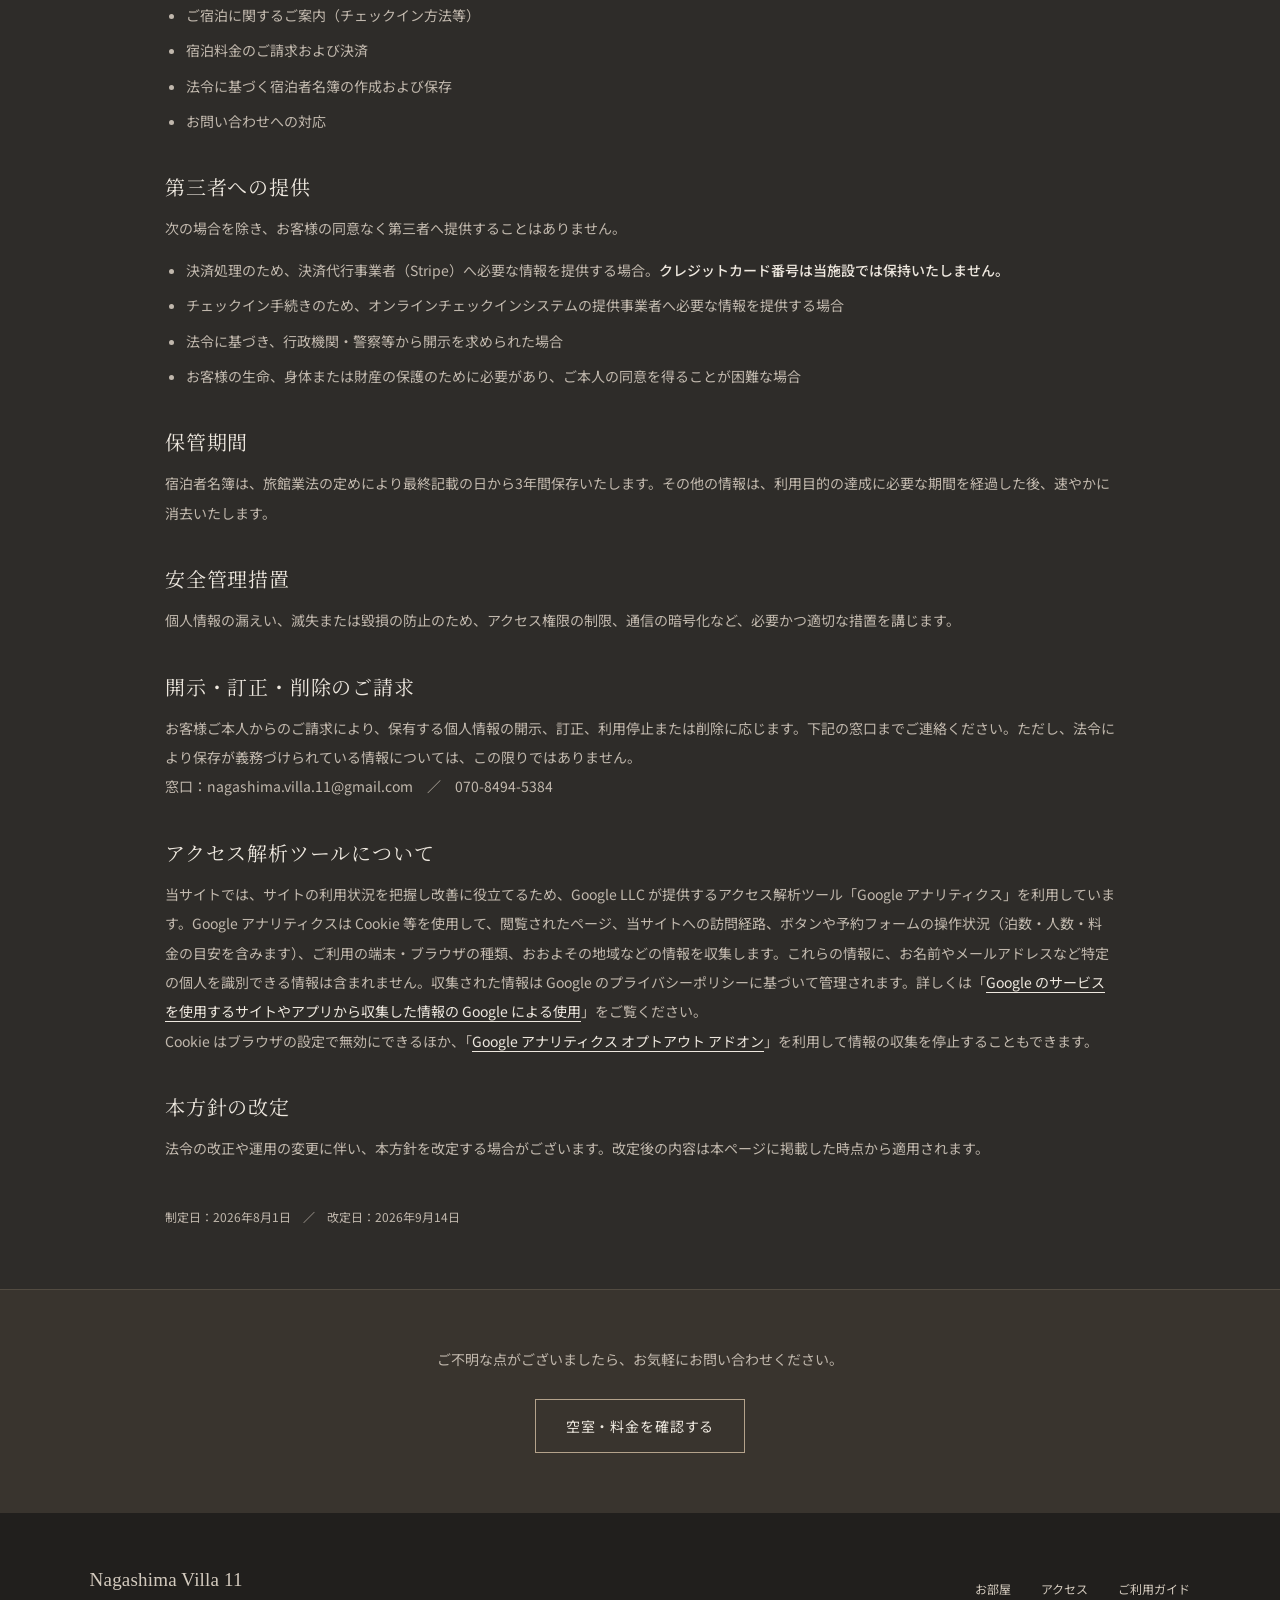
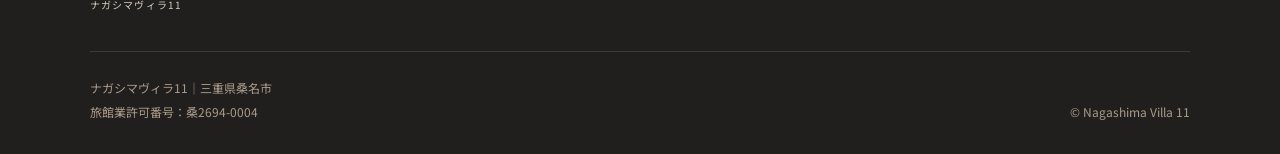
==== commit 48dc1258: "Add files via upload" ====
--- a/guide.html
+++ b/guide.html
@@ -1,200 +1,142 @@
-<!doctype html>
-<html lang="ja">
-<head>
-<meta charset="utf-8">
-<meta name="viewport" content="width=device-width,initial-scale=1">
-<!-- Google アナリティクス 4 -->
-<script async src="https://www.googletagmanager.com/gtag/js?id=G-01PE7G929L"></script>
-<script>
-  // 自分の端末を計測対象外にする：URLの末尾に ?notrack=1 を付けて一度開く（?notrack=0 で解除）
-  try {
-    var nv11NoTrack = new URLSearchParams(location.search).get('notrack');
-    if (nv11NoTrack === '1') localStorage.setItem('nv11_notrack', '1');
-    if (nv11NoTrack === '0') localStorage.removeItem('nv11_notrack');
-    if (localStorage.getItem('nv11_notrack') === '1') window['ga-disable-G-01PE7G929L'] = true;
-  } catch (e) {}
-  window.dataLayer = window.dataLayer || [];
-  function gtag(){dataLayer.push(arguments);}
-  gtag('js', new Date());
-  gtag('config', 'G-01PE7G929L');
-</script>
-<title>ご利用ガイド｜Nagashima Villa 11</title>
-<meta name="description" content="ナガシマヴィラ11のキャンセルポリシー、特定商取引法に基づく表記、個人情報の取り扱いについてご案内します。">
-<meta name="robots" content="index,follow">
-<link rel="preconnect" href="https://fonts.googleapis.com">
-<link rel="preconnect" href="https://fonts.gstatic.com" crossorigin>
-<link href="https://fonts.googleapis.com/css2?family=Zen+Old+Mincho:wght@400;500;600&family=Noto+Sans+JP:wght@300;400;500;600&display=swap" rel="stylesheet">
-<link rel="stylesheet" href="styles.css">
-<style>
-  /* ãã®ãã¼ã¸ã¯ãã¼ã­ã¼ç»åããªãããããããã¼ãå¸¸ã«æ¿è²ã§è¡¨ç¤ºãã */
-  .header{background:rgba(250,248,244,.95);color:var(--ink);box-shadow:0 1px var(--line);backdrop-filter:blur(10px)}
-  .guide-head{padding:130px 0 0}
-  .guide-head h1{font-size:clamp(26px,4vw,42px)}
-  .section.tight{padding:64px 0}
-  .section.tight+.section.tight{border-top:1px solid var(--line)}
-  .gtable{width:100%;border-collapse:collapse;font-size:14px;margin-top:26px}
-  .gtable th{width:32%;text-align:left;font-weight:500;vertical-align:top;color:var(--muted);padding:15px 20px 15px 0;border-top:1px solid var(--line)}
-  .gtable td{vertical-align:top;padding:15px 0;border-top:1px solid var(--line)}
-  .gtable tr:last-child th,.gtable tr:last-child td{border-bottom:1px solid var(--line)}
-  .policy{width:100%;border-collapse:collapse;font-size:14px;margin-top:26px;max-width:520px}
-  .policy th{text-align:left;font-weight:400;padding:12px 20px 12px 0;border-top:1px solid var(--line)}
-  .policy td{text-align:right;font-weight:500;padding:12px 0;border-top:1px solid var(--line);white-space:nowrap}
-  .policy tr:last-child th,.policy tr:last-child td{border-bottom:1px solid var(--line)}
-  .guide h3{font-family:"Zen Old Mincho",serif;font-weight:500;font-size:17px;margin:34px 0 .4em}
-  .guide p,.guide li{font-size:14px}
-  .guide ul{padding-left:1.2em;margin:.5em 0}
-  .guide li{margin:.3em 0}
-  .updated{margin-top:40px;font-size:12px;color:var(--muted)}
-  @media(max-width:600px){
-    .guide-head{padding:100px 0 0}
-    .section.tight{padding:46px 0}
-    .gtable th,.gtable td{display:block;width:auto}
-    .gtable th{padding:14px 0 2px;border-top:1px solid var(--line)}
-    .gtable td{padding:0 0 14px;border-top:0}
-    .gtable tr:last-child td{border-bottom:1px solid var(--line)}
-  }
-</style>
-</head>
-<body>
-<a class="skip" href="#main">本文へスキップ</a>
-
-<header class="header" id="header">
-  <a class="logo" href="/" aria-label="Nagashima Villa 11 トップへ">Nagashima Villa 11<small>ナガシマ ヴィラ 11</small></a>
-  <button class="menu" id="menu" type="button" aria-controls="nav" aria-expanded="false"><span></span><span></span><span></span><b>メニュー</b></button>
-  <nav id="nav" aria-label="メインナビゲーション">
-    <a href="/#concept">コンセプト</a><a href="/#gallery">ギャラリー</a><a href="/#rooms">お部屋・設備</a><a href="/#around">周辺観光</a><a href="/#access">アクセス</a><a class="button small" href="/#reservation">ご予約</a>
-  </nav>
-</header>
-
-<main id="main" class="guide">
-
-  <div class="wrap narrow guide-head">
-    <p class="eyebrow">GUIDE</p>
-    <h1>ご利用ガイド</h1>
-    <p class="sub">キャンセルポリシー、特定商取引法に基づく表記、個人情報の取り扱いについてご案内いたします。</p>
-  </div>
-
-  <section class="section tight" id="cancel">
-    <div class="wrap narrow">
-      <h2>キャンセルポリシー</h2>
-      <p>ご予約の取り消し・変更に際しましては、下記のキャンセル料を申し受けます。</p>
-
-      <table class="policy">
-        <tbody>
-          <tr><th>宿泊日の8日前まで</th><td>無料</td></tr>
-          <tr><th>7〜4日前</th><td>宿泊料金の30％</td></tr>
-          <tr><th>3〜2日前</th><td>50％</td></tr>
-          <tr><th>前日</th><td>80％</td></tr>
-          <tr><th>当日・ご連絡なし</th><td>100％</td></tr>
-        </tbody>
-      </table>
-
-      <h3>ご返金について</h3>
-      <p>ご返金の際は、決済手数料等を差し引かせていただく場合がございます。ご返金までにお日にちをいただくことがございますので、あらかじめご了承ください。</p>
-
-      <h3>やむを得ない事情の場合</h3>
-      <p>台風・地震・大雪などの自然災害、交通機関の大幅な運休といった、お客様の責によらない事由につきましては、個別にご相談を承ります。まずはご連絡ください。</p>
-
-      <h3>宿泊予約サイトを経由されたお客様</h3>
-      <p>Airbnb・Booking.com など、各予約サイトを通じてご予約いただいた場合は、<strong>そのサイトで設定されたキャンセル規定が適用されます。</strong>ご予約内容の画面にてご確認ください。</p>
-    </div>
-  </section>
-
-  <section class="section tight" id="tokushoho">
-    <div class="wrap narrow">
-      <h2>特定商取引法に基づく表記</h2>
-
-      <table class="gtable">
-        <tbody>
-          <tr><th>販売事業者</th><td>株式会社 空き家再生</td></tr>
-          <tr><th>運営統括責任者</th><td>伊藤 久美子</td></tr>
-          <tr><th>所在地</th><td>〒498-0027　愛知県弥富市鯏浦町南前新田184番地3</td></tr>
-          <tr><th>電話番号</th><td>070-8494-5384<br><span class="note">受付時間：10:00〜18:00</span></td></tr>
-          <tr><th>メールアドレス</th><td>nagashima.villa.11@gmail.com</td></tr>
-          <tr><th>ホームページ</th><td>https://nagashimavilla11.com/</td></tr>
-          <tr><th>旅館業許可番号</th><td>桑2694-0004</td></tr>
-          <tr><th>販売価格</th><td>ご予約画面に表示する金額（消費税込）</td></tr>
-          <tr><th>商品代金以外に<br>必要な料金</th><td>
-            清掃料金：ご予約1件につき3,000円（税込）<br>
-            追加人数料金：6名様目以降、お一人につき3,000円（税込）<br>
-            現地までの交通費、現地でお召し上がりになる飲食費等はお客様のご負担となります。
-          </td></tr>
-          <tr><th>お支払い方法</th><td>クレジットカード決済（Stripe）</td></tr>
-          <tr><th>お支払い時期</th><td>ご予約リクエストの受付後、当方よりお送りするお支払いURLより、記載の期日までにお手続きください。お支払いの確認をもってご予約確定となります。</td></tr>
-          <tr><th>サービスの提供時期</th><td>ご予約いただいた宿泊日</td></tr>
-          <tr><th>キャンセル・返金</th><td>上記「キャンセルポリシー」に準じます。</td></tr>
-          <tr><th>動作環境</th><td>一般的なウェブブラウザの最新版でご利用いただけます。</td></tr>
-        </tbody>
-      </table>
-    </div>
-  </section>
-
-  <section class="section tight" id="privacy">
-    <div class="wrap narrow">
-      <h2>個人情報の取り扱い</h2>
-      <p>当施設は、お客様の個人情報を適切に管理し、下記のとおり取り扱います。</p>
-
-      <h3>取得する情報</h3>
-      <ul>
-        <li>お名前、フリガナ</li>
-        <li>メールアドレス、電話番号</li>
-        <li>ご住所・居住国</li>
-        <li>ご宿泊日、ご人数、到着予定時刻</li>
-        <li>ご宿泊者全員のお名前・ご住所・ご職業（旅館業法に基づく宿泊者名簿）</li>
-        <li>日本国内に住所を有しない外国人のお客様については、国籍・旅券番号および旅券の写し</li>
-      </ul>
-
-      <h3>利用目的</h3>
-      <ul>
-        <li>ご予約の受付、確認、変更およびご連絡</li>
-        <li>ご宿泊に関するご案内（チェックイン方法等）</li>
-        <li>宿泊料金のご請求および決済</li>
-        <li>法令に基づく宿泊者名簿の作成および保存</li>
-        <li>お問い合わせへの対応</li>
-      </ul>
-
-      <h3>第三者への提供</h3>
-      <p>次の場合を除き、お客様の同意なく第三者へ提供することはありません。</p>
-      <ul>
-        <li>決済処理のため、決済代行事業者（Stripe）へ必要な情報を提供する場合。<strong>クレジットカード番号は当施設では保持いたしません。</strong></li>
-        <li>チェックイン手続きのため、オンラインチェックインシステムの提供事業者へ必要な情報を提供する場合</li>
-        <li>法令に基づき、行政機関・警察等から開示を求められた場合</li>
-        <li>お客様の生命、身体または財産の保護のために必要があり、ご本人の同意を得ることが困難な場合</li>
-      </ul>
-
-      <h3>保管期間</h3>
-      <p>宿泊者名簿は、旅館業法の定めにより最終記載の日から3年間保存いたします。その他の情報は、利用目的の達成に必要な期間を経過した後、速やかに消去いたします。</p>
-
-      <h3>安全管理措置</h3>
-      <p>個人情報の漏えい、滅失または毀損の防止のため、アクセス権限の制限、通信の暗号化など、必要かつ適切な措置を講じます。</p>
-
-      <h3>開示・訂正・削除のご請求</h3>
-      <p>お客様ご本人からのご請求により、保有する個人情報の開示、訂正、利用停止または削除に応じます。下記の窓口までご連絡ください。ただし、法令により保存が義務づけられている情報については、この限りではありません。</p>
-      <p>窓口：nagashima.villa.11@gmail.com　／　070-8494-5384</p>
-
-      <h3>アクセス解析ツールについて</h3>
-      <p>当サイトでは、サイトの利用状況を把握し改善に役立てるため、Google LLC が提供するアクセス解析ツール「Google アナリティクス」を利用しています。Google アナリティクスは Cookie 等を使用して、閲覧されたページ、当サイトへの訪問経路、ボタンや予約フォームの操作状況（泊数・人数・料金の目安を含みます）、ご利用の端末・ブラウザの種類、おおよその地域などの情報を収集します。これらの情報に、お名前やメールアドレスなど特定の個人を識別できる情報は含まれません。収集された情報は Google のプライバシーポリシーに基づいて管理されます。詳しくは「<a href="https://policies.google.com/technologies/partner-sites?hl=ja" target="_blank" rel="noopener">Google のサービスを使用するサイトやアプリから収集した情報の Google による使用</a>」をご覧ください。</p>
-      <p>Cookie はブラウザの設定で無効にできるほか、「<a href="https://tools.google.com/dlpage/gaoptout?hl=ja" target="_blank" rel="noopener">Google アナリティクス オプトアウト アドオン</a>」を利用して情報の収集を停止することもできます。</p>
-
-      <h3>本方針の改定</h3>
-      <p>法令の改正や運用の変更に伴い、本方針を改定する場合がございます。改定後の内容は本ページに掲載した時点から適用されます。</p>
-
-      <p class="updated">制定日：2026年8月1日　／　改定日：2026年9月14日</p>
-    </div>
-  </section>
-
-  <section class="section tight center">
-    <div class="wrap narrow">
-      <p class="sub">ご不明な点がございましたら、お気軽にお問い合わせください。</p>
-      <a class="button" href="/#reservation">空室・料金を確認する</a>
-    </div>
-  </section>
-
-</main>
-
-<footer><div class="wrap footer"><div><strong>Nagashima Villa 11</strong><p>三重県桑名市長島町<br>ナガシマリゾート近くの一棟貸しの宿</p></div><div><span>施設名：ナガシマ ヴィラ 11</span><span>旅館業許可番号：桑2694-0004</span><a href="/guide.html">ご利用ガイド</a><a href="/#reservation">ご予約</a></div></div></footer>
-
-<script src="script.js"></script>
-<script src="analytics.js"></script>
-</body>
-</html>
+<!doctype html>
+<html lang="ja"><head><meta charset="utf-8"><meta name="viewport" content="width=device-width,initial-scale=1"><title>ご利用ガイド｜ナガシマヴィラ11</title><meta name="description" content="ナガシマヴィラ11のキャンセルポリシー、特定商取引法に基づく表記、個人情報の取り扱いについてご案内します。"><meta name="theme-color" content="#292725"><link rel="icon" type="image/svg+xml" href="data:image/svg+xml,%3Csvg xmlns='http://www.w3.org/2000/svg' viewBox='0 0 64 64'%3E%3Crect width='64' height='64' rx='12' fill='%2314262c'/%3E%3Cpath d='M20 16v32M42 16v32' stroke='%23d8b582' stroke-width='6'/%3E%3C/svg%3E"><link rel="canonical" href="https://nagashimavilla11.com/guide.html"><script async src="https://www.googletagmanager.com/gtag/js?id=G-01PE7G929L"></script>
+<script>
+    // 自分の端末を計測対象外にする：URLの末尾に ?notrack=1 を付けて一度開く（?notrack=0 で解除）
+    try {
+      var nv11NoTrack = new URLSearchParams(location.search).get('notrack');
+      if (nv11NoTrack === '1') localStorage.setItem('nv11_notrack', '1');
+      if (nv11NoTrack === '0') localStorage.removeItem('nv11_notrack');
+      if (localStorage.getItem('nv11_notrack') === '1') window['ga-disable-G-01PE7G929L'] = true;
+    } catch (e) {}
+    window.dataLayer = window.dataLayer || [];
+    function gtag(){dataLayer.push(arguments);}
+    gtag('js', new Date());
+    gtag('config', 'G-01PE7G929L');
+  </script>
+<link rel="stylesheet" href="styles.css"><script src="script.js" defer></script><script src="analytics.js" defer></script></head>
+<body class="guide-page"><a class="skip-link" href="#main">本文へ移動</a><header class="site-header scrolled"><a class="brand" href="index.html#top" aria-label="Nagashima Villa 11 トップ"><span class="brand-name">Nagashima Villa 11<small>ナガシマヴィラ11</small></span></a><nav class="desktop-nav" aria-label="メインナビゲーション"><a href="index.html#experience">過ごし方</a><a href="index.html#stay">宿の魅力</a><a href="index.html#rooms">お部屋</a><a href="index.html#access">アクセス</a></nav><a class="header-reserve" href="index.html#reservation">空室・料金を確認</a><label class="language-switch"><span class="sr-only">Language / 言語</span><select id="site-language" aria-label="Language / 言語"><option value="ja">日本語</option><option value="en">English</option><option value="ko">한국어</option><option value="zh-TW">繁體中文</option></select></label><button class="menu-toggle" aria-expanded="false" aria-controls="mobile-menu" aria-label="メニューを開く"><span></span><span></span></button></header>
+<nav id="mobile-menu" class="mobile-menu" aria-label="モバイルナビゲーション" hidden><a href="index.html#experience">過ごし方</a><a href="index.html#stay">宿の魅力</a><a href="index.html#rooms">お部屋</a><a href="index.html#access">アクセス</a><a href="index.html#reservation">空室・料金を確認</a></nav><main id="main" class="guide">
+
+  <div class="wrap narrow guide-head">
+    <p class="eyebrow">GUIDE</p>
+    <h1>ご利用ガイド</h1>
+    <p class="sub">キャンセルポリシー、特定商取引法に基づく表記、個人情報の取り扱いについてご案内いたします。</p>
+  </div>
+
+  <nav class="guide-jump wrap narrow" aria-label="ご利用ガイドの目次"><a href="#cancel">キャンセルポリシー <span>↓</span></a><a href="#tokushoho">特定商取引法に基づく表記 <span>↓</span></a><a href="#privacy">個人情報の取り扱い <span>↓</span></a></nav><section class="section tight" id="cancel">
+    <div class="wrap narrow">
+      <h2>キャンセルポリシー</h2>
+      <p>ご予約の取り消し・変更に際しましては、下記のキャンセル料を申し受けます。</p>
+
+      <table class="policy">
+        <tbody>
+          <tr><th>宿泊日の8日前まで</th><td>無料</td></tr>
+          <tr><th>7〜4日前</th><td>宿泊料金の30％</td></tr>
+          <tr><th>3〜2日前</th><td>50％</td></tr>
+          <tr><th>前日</th><td>80％</td></tr>
+          <tr><th>当日・ご連絡なし</th><td>100％</td></tr>
+        </tbody>
+      </table>
+
+      <h3>ご返金について</h3>
+      <p>ご返金の際は、決済手数料等を差し引かせていただく場合がございます。ご返金までにお日にちをいただくことがございますので、あらかじめご了承ください。</p>
+
+      <h3>やむを得ない事情の場合</h3>
+      <p>台風・地震・大雪などの自然災害、交通機関の大幅な運休といった、お客様の責によらない事由につきましては、個別にご相談を承ります。まずはご連絡ください。</p>
+
+      <h3>宿泊予約サイトを経由されたお客様</h3>
+      <p>Airbnb・Booking.com など、各予約サイトを通じてご予約いただいた場合は、<strong>そのサイトで設定されたキャンセル規定が適用されます。</strong>ご予約内容の画面にてご確認ください。</p>
+    </div>
+  </section>
+
+  <section class="section tight" id="tokushoho">
+    <div class="wrap narrow">
+      <h2>特定商取引法に基づく表記</h2>
+
+      <table class="gtable">
+        <tbody>
+          <tr><th>販売事業者</th><td>株式会社 空き家再生</td></tr>
+          <tr><th>運営統括責任者</th><td>伊藤 久美子</td></tr>
+          <tr><th>所在地</th><td>〒498-0027　愛知県弥富市鯏浦町南前新田184番地3</td></tr>
+          <tr><th>電話番号</th><td>070-8494-5384<br><span class="note">受付時間：10:00〜18:00</span></td></tr>
+          <tr><th>メールアドレス</th><td>nagashima.villa.11@gmail.com</td></tr>
+          <tr><th>ホームページ</th><td>https://nagashimavilla11.com/</td></tr>
+          <tr><th>旅館業許可番号</th><td>桑2694-0004</td></tr>
+          <tr><th>販売価格</th><td>ご予約画面に表示する金額（消費税込）</td></tr>
+          <tr><th>商品代金以外に<br>必要な料金</th><td>
+            清掃料金：ご予約1件につき3,000円（税込）<br>
+            追加人数料金：6名様目以降、お一人につき3,000円（税込）<br>
+            現地までの交通費、現地でお召し上がりになる飲食費等はお客様のご負担となります。
+          </td></tr>
+          <tr><th>お支払い方法</th><td>クレジットカード決済（Stripe）</td></tr>
+          <tr><th>お支払い時期</th><td>ご予約リクエストの受付後、当方よりお送りするお支払いURLより、記載の期日までにお手続きください。お支払いの確認をもってご予約確定となります。</td></tr>
+          <tr><th>サービスの提供時期</th><td>ご予約いただいた宿泊日</td></tr>
+          <tr><th>キャンセル・返金</th><td>上記「キャンセルポリシー」に準じます。</td></tr>
+          <tr><th>動作環境</th><td>一般的なウェブブラウザの最新版でご利用いただけます。</td></tr>
+        </tbody>
+      </table>
+    </div>
+  </section>
+
+  <section class="section tight" id="privacy">
+    <div class="wrap narrow">
+      <h2>個人情報の取り扱い</h2>
+      <p>当施設は、お客様の個人情報を適切に管理し、下記のとおり取り扱います。</p>
+
+      <h3>取得する情報</h3>
+      <ul>
+        <li>お名前、フリガナ</li>
+        <li>メールアドレス、電話番号</li>
+        <li>ご住所・居住国</li>
+        <li>ご宿泊日、ご人数、到着予定時刻</li>
+        <li>ご宿泊者全員のお名前・ご住所・ご職業（旅館業法に基づく宿泊者名簿）</li>
+        <li>日本国内に住所を有しない外国人のお客様については、国籍・旅券番号および旅券の写し</li>
+      </ul>
+
+      <h3>利用目的</h3>
+      <ul>
+        <li>ご予約の受付、確認、変更およびご連絡</li>
+        <li>ご宿泊に関するご案内（チェックイン方法等）</li>
+        <li>宿泊料金のご請求および決済</li>
+        <li>法令に基づく宿泊者名簿の作成および保存</li>
+        <li>お問い合わせへの対応</li>
+      </ul>
+
+      <h3>第三者への提供</h3>
+      <p>次の場合を除き、お客様の同意なく第三者へ提供することはありません。</p>
+      <ul>
+        <li>決済処理のため、決済代行事業者（Stripe）へ必要な情報を提供する場合。<strong>クレジットカード番号は当施設では保持いたしません。</strong></li>
+        <li>チェックイン手続きのため、オンラインチェックインシステムの提供事業者へ必要な情報を提供する場合</li>
+        <li>法令に基づき、行政機関・警察等から開示を求められた場合</li>
+        <li>お客様の生命、身体または財産の保護のために必要があり、ご本人の同意を得ることが困難な場合</li>
+      </ul>
+
+      <h3>保管期間</h3>
+      <p>宿泊者名簿は、旅館業法の定めにより最終記載の日から3年間保存いたします。その他の情報は、利用目的の達成に必要な期間を経過した後、速やかに消去いたします。</p>
+
+      <h3>安全管理措置</h3>
+      <p>個人情報の漏えい、滅失または毀損の防止のため、アクセス権限の制限、通信の暗号化など、必要かつ適切な措置を講じます。</p>
+
+      <h3>開示・訂正・削除のご請求</h3>
+      <p>お客様ご本人からのご請求により、保有する個人情報の開示、訂正、利用停止または削除に応じます。下記の窓口までご連絡ください。ただし、法令により保存が義務づけられている情報については、この限りではありません。</p>
+      <p>窓口：nagashima.villa.11@gmail.com　／　070-8494-5384</p>
+
+      <h3>アクセス解析ツールについて</h3>
+      <p>当サイトでは、サイトの利用状況を把握し改善に役立てるため、Google LLC が提供するアクセス解析ツール「Google アナリティクス」を利用しています。Google アナリティクスは Cookie 等を使用して、閲覧されたページ、当サイトへの訪問経路、ボタンや予約フォームの操作状況（泊数・人数・料金の目安を含みます）、ご利用の端末・ブラウザの種類、おおよその地域などの情報を収集します。これらの情報に、お名前やメールアドレスなど特定の個人を識別できる情報は含まれません。収集された情報は Google のプライバシーポリシーに基づいて管理されます。詳しくは「<a href="https://policies.google.com/technologies/partner-sites?hl=ja" target="_blank" rel="noopener">Google のサービスを使用するサイトやアプリから収集した情報の Google による使用</a>」をご覧ください。</p>
+      <p>Cookie はブラウザの設定で無効にできるほか、「<a href="https://tools.google.com/dlpage/gaoptout?hl=ja" target="_blank" rel="noopener">Google アナリティクス オプトアウト アドオン</a>」を利用して情報の収集を停止することもできます。</p>
+
+      <h3>本方針の改定</h3>
+      <p>法令の改正や運用の変更に伴い、本方針を改定する場合がございます。改定後の内容は本ページに掲載した時点から適用されます。</p>
+
+      <p class="updated">制定日：2026年8月1日　／　改定日：2026年9月14日</p>
+    </div>
+  </section>
+
+  <section class="section tight center">
+    <div class="wrap narrow">
+      <p class="sub">ご不明な点がございましたら、お気軽にお問い合わせください。</p>
+      <a class="button" href="index.html#reservation">空室・料金を確認する</a>
+    </div>
+  </section>
+
+</main><footer><div class="footer-top"><a class="brand" href="index.html#top"><span class="brand-name">Nagashima Villa 11<small>ナガシマヴィラ11</small></span></a><div class="footer-links"><a href="index.html#rooms">お部屋</a><a href="index.html#access">アクセス</a><a href="guide.html">ご利用ガイド</a></div></div><div class="footer-bottom"><p>ナガシマヴィラ11｜三重県桑名市<br>旅館業許可番号：桑2694-0004</p><span>© Nagashima Villa 11</span></div></footer><div class="mobile-reserve"><span>最大11名・一棟貸し</span><a href="index.html#reservation">空室・料金を確認</a></div></body></html>
--- a/styles.css
+++ b/styles.css
@@ -1,91 +1,164 @@
-:root{--paper:#faf8f4;--deep:#f0ebe2;--ink:#342d28;--muted:#716a63;--accent:#80684d;--white:#fff;--line:rgba(52,45,40,.14)}
-*{box-sizing:border-box}html{scroll-behavior:smooth;scroll-padding-top:80px}body{margin:0;background:var(--paper);color:var(--ink);font-family:"Noto Sans JP",sans-serif;font-weight:300;line-height:1.9}body.lock{overflow:hidden}img{display:block;width:100%;height:100%;object-fit:cover}a{color:inherit;text-decoration:none}button{font:inherit}.wrap{width:min(1120px,calc(100% - 48px));margin:auto}.narrow{max-width:720px}.center{text-align:center}.section{padding:130px 0}h1,h2{font-family:"Zen Old Mincho",serif;font-weight:500;line-height:1.55;margin:.35em 0}h1{font-size:clamp(30px,5vw,57px)}h2{font-size:clamp(27px,3.2vw,40px)}.eyebrow{font-size:12px;font-weight:500;letter-spacing:.24em;color:var(--accent);margin:0}.light{color:#e6d5bd}.sub,.note{color:var(--muted);font-size:13px}.skip{position:fixed;left:12px;top:-80px;z-index:1000;background:#fff;padding:10px}.skip:focus{top:12px}
-.header{position:fixed;z-index:100;top:0;left:0;right:0;display:flex;align-items:center;justify-content:space-between;padding:25px 42px;color:#fff;transition:.3s}.header.solid{padding:16px 42px;background:rgba(250,248,244,.95);color:var(--ink);box-shadow:0 1px var(--line);backdrop-filter:blur(10px)}.logo{font-family:"Zen Old Mincho",serif;font-weight:600;line-height:1.25;letter-spacing:.07em}.logo small{display:block;font-size:10px;font-weight:400;letter-spacing:.2em}.header nav{display:flex;align-items:center;gap:26px;font-size:12px;letter-spacing:.08em}.menu{display:none;background:none;border:0;color:inherit}.menu b{position:absolute;width:1px;height:1px;overflow:hidden}.button{display:inline-flex;justify-content:center;align-items:center;min-width:210px;padding:15px 26px;background:var(--accent);color:#fff;border:1px solid var(--accent);font-size:13px;font-weight:500;letter-spacing:.08em;transition:.2s}.button:hover{background:#68543e}.button.small{min-width:auto;padding:9px 18px}.hero{position:relative;min-height:720px;height:100svh;color:#fff;display:grid;place-items:center;text-align:center}.hero>img,.shade{position:absolute;inset:0}.shade{background:linear-gradient(rgba(20,16,12,.34),rgba(20,16,12,.58))}.hero-copy{position:relative;width:min(860px,calc(100% - 40px));z-index:1}.hero-copy>p:not(.eyebrow){font-family:"Zen Old Mincho",serif;font-size:18px}.hero .button{margin-top:20px}.intro p:last-child{font-size:15px}.features{display:grid;grid-template-columns:repeat(3,1fr);margin-top:75px;border-top:1px solid var(--line);border-bottom:1px solid var(--line)}.features div{padding:34px;border-right:1px solid var(--line)}.features div:last-child{border:0}.features strong,.features span{display:block}.features strong{font-family:"Zen Old Mincho",serif;font-size:18px}.features span{margin-top:8px;color:var(--muted);font-size:12px}.gallery{background:var(--deep)}.gallery-grid{display:grid;grid-template-columns:repeat(4,1fr);gap:14px;margin-top:45px}.photo{position:relative;aspect-ratio:1/1.2;padding:0;border:0;background:#ddd;overflow:hidden;cursor:zoom-in}.photo.wide{grid-column:span 2;grid-row:span 2}.photo img{transition:transform .5s}.photo:hover img{transform:scale(1.03)}.photo span{position:absolute;left:0;right:0;bottom:0;padding:40px 16px 14px;text-align:left;color:#fff;background:linear-gradient(transparent,rgba(0,0,0,.7));font-size:13px}.room{display:grid;grid-template-columns:1.15fr .85fr;min-height:630px;background:var(--paper)}.room.reverse{grid-template-columns:.85fr 1.15fr;background:var(--deep)}.room.reverse figure{order:2}.room.reverse div{order:1}.room figure{margin:0;min-height:500px}.room>div{display:flex;flex-direction:column;justify-content:center;padding:80px}.room h2{font-size:clamp(25px,3vw,34px)}.around{color:#fff;background:linear-gradient(rgba(35,28,22,.84),rgba(35,28,22,.94)),url("images/kitchen-island.webp") center/cover}.spots{display:grid;grid-template-columns:1fr 1fr;gap:0 50px;margin-top:50px}.spots div{display:flex;justify-content:space-between;align-items:center;gap:20px;padding:20px 0;border-bottom:1px solid rgba(255,255,255,.2)}.spots b{font-size:12px;font-weight:400;color:#d8cab7;white-space:nowrap}.light-note{color:#c8beb2}.access{display:grid;grid-template-columns:.8fr 1.2fr;gap:70px;align-items:center}.access dl{display:grid;grid-template-columns:90px 1fr}.access dt,.access dd{margin:0;padding:17px 0;border-bottom:1px solid var(--line)}.access dt{font-weight:500}.access iframe{width:100%;height:480px;border:0}.reservation{background:var(--accent);color:#fff}.reservation h2{color:#fff}.booking{display:grid;grid-template-columns:1fr 1fr;gap:12px;margin:38px 0 20px}.button.white{background:#fff;border-color:#fff;color:var(--ink)}.button.outline{background:transparent;border-color:#fff}.reservation small{opacity:.72}footer{padding:70px 0;background:#2f2925;color:#ddd}.footer{display:flex;justify-content:space-between;gap:40px}.footer strong{font-family:"Zen Old Mincho",serif;font-size:21px}.footer p,.footer span,.footer a{display:block;font-size:12px}.footer a{margin-top:12px;text-decoration:underline}.floating{display:none}.lightbox{position:fixed;z-index:500;inset:0;display:grid;place-items:center;background:rgba(18,14,11,.94);padding:55px}.lightbox[hidden]{display:none}.lightbox img{max-height:82vh;object-fit:contain}.lightbox button{position:absolute;right:25px;top:18px;border:0;background:none;color:#fff;font-size:35px;cursor:pointer}.lightbox p{position:absolute;bottom:12px;color:#fff}
-@media(max-width:820px){.section{padding:90px 0}.header,.header.solid{padding:16px 20px}.menu{display:flex;width:38px;height:34px;flex-direction:column;justify-content:center;gap:5px}.menu span{height:1px;width:26px;background:currentColor;transition:.2s}.menu.open span:nth-child(1){transform:translateY(6px) rotate(45deg)}.menu.open span:nth-child(2){opacity:0}.menu.open span:nth-child(3){transform:translateY(-6px) rotate(-45deg)}.header nav{position:fixed;inset:0;background:var(--paper);color:var(--ink);display:flex;flex-direction:column;justify-content:center;font-size:18px;visibility:hidden;opacity:0;transition:.2s}.header nav.open{visibility:visible;opacity:1}.menu{z-index:1}.features{grid-template-columns:1fr}.features div{border-right:0;border-bottom:1px solid var(--line);padding:25px 10px}.gallery-grid{grid-template-columns:1fr 1fr}.photo.wide{grid-column:span 2}.room,.room.reverse{grid-template-columns:1fr}.room figure,.room.reverse figure{order:1;min-height:380px}.room>div,.room.reverse>div{order:2;padding:55px 24px}.spots,.access{grid-template-columns:1fr}.access{gap:40px}.access iframe{height:360px}.footer{flex-direction:column}.floating{display:block;position:fixed;z-index:90;left:15px;right:15px;bottom:12px;padding:13px;background:var(--accent);color:#fff;text-align:center;font-size:13px;font-weight:500;box-shadow:0 5px 24px rgba(0,0,0,.25)}footer{padding-bottom:120px}}
-@media(max-width:520px){.wrap{width:min(100% - 32px,1120px)}.hero{min-height:650px}.hero h1{font-size:31px}.gallery-grid{gap:8px}.room figure,.room.reverse figure{min-height:310px}.spots{display:block}.booking{grid-template-columns:1fr}.access dl{grid-template-columns:75px 1fr}.lightbox{padding:45px 12px}}
-@media(prefers-reduced-motion:reduce){*{scroll-behavior:auto!important;transition:none!important}}
-.sleep-options{display:grid;grid-template-columns:1fr 1fr;background:var(--ink);color:#fff}.sleep-options figure{position:relative;margin:0;min-height:430px;overflow:hidden}.sleep-options img{position:absolute;inset:0}.sleep-options figure::after{content:"";position:absolute;inset:45% 0 0;background:linear-gradient(transparent,rgba(20,16,12,.8))}.sleep-options figcaption{position:absolute;z-index:1;left:35px;right:35px;bottom:28px}.sleep-options b,.sleep-options span{display:block}.sleep-options b{font-family:"Zen Old Mincho",serif;font-size:22px;font-weight:500}.sleep-options span{margin-top:5px;font-size:12px;opacity:.8}
-@media(max-width:820px){.sleep-options{grid-template-columns:1fr}.sleep-options figure{min-height:360px}}
-<style>
-/* 2つのボタンを横並びにする。狭い画面では自動で縦積み */
-.reservation .booking {
-  display: flex;
-  flex-wrap: wrap;
-  gap: 12px;
-  justify-content: center;
-  margin: 28px 0 18px;
-}
-
-.reservation .booking .button {
-  flex: 0 1 260px;
-  justify-content: center;
-}
-
-/* --- Airbnb（いまのまま） --- */
-.button.airbnb {
-  gap: 10px;
-  background: #ff385c;
-  border-color: #ff385c;
-  color: #fff;
-  font-weight: 700;
-  letter-spacing: 0.04em;
-}
-
-.button.airbnb:hover,
-.button.airbnb:focus-visible,
-.button.airbnb:active {
-  background: #fff;
-  border-color: #fff;
-  color: #ff385c;
-}
-
-.button.airbnb img {
-  display: block;
-  width: auto;
-  height: 30px;
-  filter: brightness(0) invert(1);
-}
-
-.button.airbnb:hover img,
-.button.airbnb:focus-visible img,
-.button.airbnb:active img {
-  filter: none;
-}
-
-/* --- Booking.com（新規） ---
-   クラス名は bookingcom です。booking にすると
-   囲みの .booking と衝突して崩れます。 */
-.button.bookingcom {
-  gap: 8px;
-  background: #003580;
-  border-color: #003580;
-  color: #fff;
-  font-weight: 700;
-  letter-spacing: 0.02em;
-}
-
-.button.bookingcom:hover,
-.button.bookingcom:focus-visible,
-.button.bookingcom:active {
-  background: #fff;
-  border-color: #fff;
-  color: #003580;
-}
-
-/* ロゴ代わりの文字。Booking.comのブランド色の黄色を差し色に */
-.button.bookingcom b {
-  font-size: 1.12em;
-  font-weight: 800;
-}
-
-.button.bookingcom b i {
-  font-style: normal;
-  color: #febb02;
-}
-
-.button.bookingcom:hover b i,
-.button.bookingcom:focus-visible b i,
-.button.bookingcom:active b i {
-  color: #003580;
-}
-</style>
+@import url('https://fonts.googleapis.com/css2?family=Noto+Sans+JP:wght@400;500;600&family=Noto+Serif+JP:wght@400;500;600&display=swap');
+:root{--ink:#14262c;--paper:#f7f5f0;--gold:#d8b582;--muted:#596367;--line:#d5d8d4;--serif:'Noto Serif JP','Yu Mincho',serif;--sans:'Noto Sans JP','Yu Gothic',sans-serif}
+*{box-sizing:border-box}html{scroll-behavior:smooth;scroll-padding-top:94px}body{margin:0;background:var(--paper);color:var(--ink);font-family:var(--sans);font-size:16px;line-height:1.9}a{color:inherit;text-decoration:none}button{font:inherit;cursor:pointer;color:inherit}img{display:block;width:100%;height:auto}figure,p,h1,h2,h3{margin:0}h1,h2,h3{font-family:var(--serif);font-weight:500}h2{font-size:clamp(30px,3.5vw,48px);line-height:1.7;letter-spacing:.06em}h3{font-size:clamp(25px,2.35vw,32px);line-height:1.7;letter-spacing:.04em}a:focus-visible,button:focus-visible,summary:focus-visible{outline:3px solid #a87731;outline-offset:5px}.skip-link{position:fixed;left:10px;top:-100px;z-index:100;background:white;padding:12px}.skip-link:focus{top:10px}.eyebrow{font-size:12px;letter-spacing:.2em;font-weight:500;line-height:1.7;margin-bottom:24px}.note{font-size:12px;line-height:1.9;color:var(--muted)}.section-pad{padding:110px max(7vw,24px)}.button{display:inline-flex;align-items:center;justify-content:center;gap:32px;min-height:54px;padding:14px 30px;font-size:14px;line-height:1.5;letter-spacing:.06em;border:1px solid transparent;transition:background .2s,color .2s}.button-light{background:white;color:var(--ink)}.button-light:hover{background:var(--gold)}.button-dark-outline{border-color:var(--ink);background:transparent}.button-dark-outline:hover{background:var(--ink);color:white}.button-outline{border-color:#b7bbb8;background:transparent;color:white}.button-outline:hover{background:white;color:var(--ink)}.button-gold{background:var(--gold);color:var(--ink);width:min(100%,350px)}.button-gold:hover{background:#edce9d}.text-link{display:inline-block;font-size:14px;border-bottom:1px solid var(--ink);padding:0 0 7px;margin-top:26px}.brand{display:inline-flex;align-items:center;gap:15px;flex-shrink:0}.brand-mark{font-family:Georgia,serif;font-size:39px;line-height:.85;letter-spacing:-.08em;width:48px;text-align:center}.brand-mark span{display:block;font-family:var(--sans);font-size:9px;line-height:1.4;letter-spacing:.19em;margin-top:6px}.brand-name{font-family:Georgia,serif;font-size:21px;line-height:1.3;letter-spacing:.01em}.brand-name small{display:block;font-family:var(--sans);font-size:10px;letter-spacing:.16em;margin-top:5px}.site-header{height:94px;display:flex;align-items:center;gap:30px;padding:0 4vw;background:var(--paper);position:sticky;top:0;z-index:30;border-bottom:1px solid #d7d8d2}.desktop-nav{display:flex;gap:28px;margin-left:auto;font-size:14px}.desktop-nav a{position:relative}.desktop-nav a:after{content:'';position:absolute;bottom:-8px;left:0;width:0;height:1px;background:var(--ink);transition:width .2s}.desktop-nav a:hover:after{width:100%}.header-reserve{font-size:14px;padding:14px 24px;background:var(--ink);color:white;line-height:1.5}.menu-toggle{display:none;background:transparent;border:0;padding:10px}.menu-toggle span{display:block;width:24px;height:1px;background:var(--ink);margin:6px 0}.mobile-menu{position:fixed;top:76px;left:0;right:0;background:var(--paper);padding:24px;z-index:29;box-shadow:0 20px 30px #14262c20}.mobile-menu a{display:block;padding:12px;border-bottom:1px solid var(--line)}[hidden]{display:none!important}
+.hero{position:relative;min-height:590px;height:calc(100svh - 94px);max-height:880px;color:white;background:var(--ink);isolation:isolate;overflow:hidden}.hero-image,.hero-shade{position:absolute;inset:0}.hero-image img{height:100%;object-fit:cover;object-position:center 58%}.hero.is-play .hero-image img{object-fit:contain;object-position:center}.hero-shade{background:linear-gradient(90deg,#0b151ba6 0%,#0b151b38 65%,#0b151b14),linear-gradient(0deg,#101d25c9,transparent 45%)}.hero.is-play .hero-shade{background:linear-gradient(90deg,#07121bac,transparent 85%),linear-gradient(0deg,#0d1929c9,transparent 65%)}.hero-copy{position:absolute;left:7vw;top:50%;transform:translateY(-46%);max-width:760px}.hero h1{font-size:clamp(38px,4.7vw,66px);line-height:1.65;letter-spacing:.07em;text-shadow:0 2px 12px #0003}.hero-copy>p:not(.eyebrow){font-size:16px;line-height:2;margin:24px 0 32px;letter-spacing:.08em}.hero-footer{position:absolute;left:7vw;right:5vw;bottom:28px;display:flex;align-items:center;gap:24px}.hero-location{font-size:12px;letter-spacing:.2em;margin-right:auto}.hero-switch{display:flex;border:1px solid #fff7;background:#14262c33}.hero-switch button{font-size:14px;line-height:1.5;padding:10px 18px;background:transparent;color:white;border:0}.hero-switch .active{background:#fff;color:var(--ink)}.hero-caption{font-size:12px;color:#ffffffe0}.facts-bar{background:var(--ink);color:white;display:grid;grid-template-columns:repeat(4,1fr);padding:35px 7vw;gap:30px}.facts-bar p{display:flex;align-items:center;gap:20px;border-right:1px solid #ffffff26}.facts-bar p:last-child{border:0}.facts-bar strong{font:44px Georgia,serif;color:var(--gold);white-space:nowrap;line-height:1}.facts-bar strong small{font:14px var(--serif);margin-left:6px}.facts-bar p>span{font-size:14px;line-height:1.8;max-width:125px}.intro{display:grid;grid-template-columns:1fr 1.6fr;gap:10vw;padding-top:130px;padding-bottom:130px}.intro-label{padding-top:10px}.intro-label .eyebrow{margin-bottom:32px}.fine-line{display:block;width:60px;height:1px;background:var(--gold);margin-bottom:35px}.intro-label>span:last-child{font-family:var(--serif);font-size:18px;letter-spacing:.12em;line-height:2}.intro-copy p{margin-top:25px;line-height:2.2;color:var(--muted)}.journey-links{display:flex;gap:35px;margin-top:32px}.journey-links a{border-bottom:1px solid #b9bfb9;padding-bottom:10px;font-size:14px}.journey-links span{color:#947341;font-size:12px;margin-right:8px}.section-head{display:flex;justify-content:space-between;align-items:flex-end;gap:40px;margin-bottom:60px}.section-head>p{color:var(--muted);font-size:16px;line-height:2.1;max-width:440px}.play-section{background:#e9eeed;padding-bottom:100px}.play-layout{display:grid;grid-template-columns:1.75fr 1fr;gap:5vw;align-items:start}.coaster-figure img{width:100%;aspect-ratio:1672/941;object-fit:contain;background:#091624}.coaster-figure figcaption{display:flex;justify-content:space-between;gap:20px;margin-top:12px;font-size:12px;letter-spacing:.04em;color:var(--muted)}.coaster-figure figcaption span:first-child{letter-spacing:.1em}.section-number{font-family:Georgia,serif;font-style:italic;font-size:17px;letter-spacing:.1em;color:#7a878b;display:inline-block;margin-bottom:15px}.play-details h3{font-size:26px}.play-details>p{font-size:16px;line-height:2;margin-top:20px}.place-list{list-style:none;margin:24px 0 0;padding:0}.place-list li{border-top:1px solid #bdc8c8}.place-list a{display:flex;align-items:center;justify-content:space-between;gap:12px;padding:18px 0;font-size:14px;line-height:1.8}.place-list small{font-size:14px;white-space:nowrap;color:var(--muted)}.place-list a:hover{color:#916d38}.play-details p.note{font-size:12px}.illumination{display:grid;grid-template-columns:1.3fr 1fr;background:var(--ink);color:white;align-items:center}.illumination figure{position:relative;height:100%;min-height:480px}.illumination figure img{height:100%;object-fit:cover}.illumination figcaption{position:absolute;bottom:12px;left:18px;font-size:12px;color:white;background:#14262ca6;padding:3px 9px}.illumination-copy{padding:65px 5vw}.illumination-copy h2{font-size:clamp(28px,3vw,42px)}.illumination-copy .eyebrow{color:var(--gold)}.illumination-copy>p:not(.eyebrow){margin-top:22px;line-height:2;color:#e5e8e5;font-size:16px}.illumination-copy .button{margin-top:28px;padding-left:20px;padding-right:20px}.illumination-copy>p.note{font-size:12px;color:#b1bdbe}.stay-section{padding-bottom:110px}.stay-feature{display:grid;grid-template-columns:1.7fr 1fr;gap:6vw;align-items:center}.stay-photo{position:relative}.stay-photo img{aspect-ratio:1.3;object-fit:cover}.stay-photo>span{font-family:Georgia,serif;font-size:12px;letter-spacing:.2em;position:absolute;left:24px;bottom:20px;color:white;text-shadow:0 1px 8px #000;background:#14262c70;padding:3px 8px}.stay-description p:not(.eyebrow){font-size:16px;color:var(--muted);margin-top:23px;line-height:2.1}.material-story{display:grid;grid-template-columns:1fr 1.2fr;gap:10vw;align-items:center;margin-top:95px;padding:0 3vw}.material-copy{max-width:400px}.material-copy p:not(.eyebrow){margin-top:25px;line-height:2.1;font-size:16px;color:var(--muted)}.material-story figure img{aspect-ratio:1.5;object-fit:cover}.material-story figcaption{font-size:12px;margin-top:12px;color:var(--muted)}.rooms-section{background:#eeece7}.room-grid{display:grid;grid-template-columns:1fr 1fr;gap:35px}.room-card{display:block;padding:0;border:0;background:transparent;text-align:left;min-width:0}.room-large{grid-column:1/-1}.room-card img{width:100%;aspect-ratio:1.6;object-fit:cover;transition:filter .2s}.room-large img{aspect-ratio:2.15;object-position:center 65%}.room-card:hover img{filter:brightness(.9)}.room-card>span{display:block;position:relative;margin-top:16px;padding-right:35px}.room-card small{display:block;font-size:12px;letter-spacing:.15em;margin-bottom:4px;color:var(--muted)}.room-card strong{font:500 20px var(--serif);line-height:1.8}.room-card b{font-size:20px;position:absolute;right:5px;bottom:4px;font-weight:400}.gallery-action{margin-top:40px;display:flex;justify-content:space-between;align-items:center;gap:30px}.gallery-action p{font-size:12px;color:var(--muted)}.extra-gallery{display:grid;grid-template-columns:repeat(3,1fr);gap:30px;margin-top:35px}.extra-gallery button{padding:0;border:0;background:transparent;text-align:left}.extra-gallery img{aspect-ratio:1.5;object-fit:cover}.extra-gallery span{font-size:14px;display:block;margin-top:10px}.facility{border-top:1px solid #c6c8c2;margin-top:90px;padding-top:65px;display:grid;grid-template-columns:1fr 1.6fr;gap:60px}.facility-list{margin:0 0 30px;padding:0;list-style:none;display:grid;grid-template-columns:repeat(3,1fr);gap:12px}.facility-list li{font-size:14px;padding:10px 0;border-bottom:1px solid #c8ccc6}.facility details{border-top:1px solid #c5c9c4}.facility details:last-child{border-bottom:1px solid #c5c9c4}.facility summary{cursor:pointer;list-style:none;font-size:15px;padding:20px 0;display:flex;justify-content:space-between;gap:20px}.facility summary::-webkit-details-marker{display:none}.facility summary span{font-size:18px;transition:transform .2s}.facility details[open] summary span{transform:rotate(45deg)}.facility details p{font-size:16px;color:var(--muted);padding:0 0 22px;line-height:2}.access-section{display:grid;grid-template-columns:1fr 1fr;gap:8vw}.access-title>p:not(.eyebrow){margin-top:24px;font-size:16px;color:var(--muted);line-height:2}.access-title .button{margin-top:26px}.access-data{padding-top:15px}.access-data>div{display:flex;justify-content:space-between;align-items:center;gap:24px;padding:23px 0;border-bottom:1px solid var(--line)}.access-data>div>span{font-size:14px;white-space:nowrap;color:var(--muted)}.access-data strong{font-weight:500;font-size:16px;text-align:right}.access-data .note{margin-top:22px}.reservation{display:grid;grid-template-columns:1.1fr 1fr;background:var(--ink);color:white;align-items:center}.reservation-photo{height:100%;min-height:560px}.reservation-photo img{height:100%;object-fit:cover}.reservation-copy{padding:70px 6vw}.reservation-copy>.eyebrow{color:var(--gold)}.reservation-copy h2{font-size:clamp(32px,3.5vw,48px)}.reservation-copy>p:not(.eyebrow){font-size:16px;color:#cbd2d0;margin:24px 0 30px;line-height:2}.booking-links{display:flex;gap:25px;margin-top:22px;font-size:14px}.booking-links a{border-bottom:1px solid #7e8a8c;padding-bottom:5px}footer{background:#0f1e24;color:#d6dfdd;padding:55px 7vw 30px}.footer-top{display:flex;justify-content:space-between;align-items:center;gap:30px;padding-bottom:40px}.footer-links{display:flex;gap:30px;font-size:14px}.footer-bottom{display:flex;align-items:flex-end;justify-content:space-between;padding-top:24px;border-top:1px solid #ffffff20;gap:20px;font-size:12px;line-height:2;color:#a4b4b5}.mobile-reserve{display:none}#photo-dialog{max-width:1100px;width:90vw;max-height:90svh;background:#14262c;border:0;color:white;padding:48px 24px 20px}#photo-dialog::backdrop{background:#06121bec}#dialog-image{max-height:calc(85svh - 130px);object-fit:contain;width:100%;height:auto}.dialog-close{position:absolute;right:10px;top:3px;font-size:30px;background:transparent;color:white;border:0;min-width:44px;min-height:44px}.dialog-bottom{display:flex;align-items:center;justify-content:space-between;gap:20px;padding-top:16px}.dialog-bottom button{border:1px solid #ffffff50;background:transparent;color:white;min-height:44px;padding:8px 16px;font-size:14px;flex-shrink:0}.dialog-bottom p{font-size:14px;text-align:center;line-height:1.7}
+@media(min-width:1550px){.section-pad{padding-left:max(7vw,calc((100vw - 1400px)/2));padding-right:max(7vw,calc((100vw - 1400px)/2))}}
+@media(max-width:1100px){.desktop-nav{gap:18px}.site-header{gap:20px}.brand-name{font-size:19px}.header-reserve{padding:13px 18px;font-size:14px}.section-pad{padding:85px 5vw}.hero-copy{left:5vw}.hero-footer{left:5vw}.facts-bar{padding-left:5vw;padding-right:5vw;gap:20px}.facts-bar p{gap:12px}.play-layout{grid-template-columns:1.5fr 1fr;gap:4vw}.hero-caption{position:absolute;right:0;bottom:-23px}.illumination-copy{padding:50px 4vw}.facility{gap:35px}.facility-list{grid-template-columns:repeat(2,1fr)}}
+@media(max-width:800px){html{scroll-padding-top:76px}.site-header{height:76px;padding:0 24px}.desktop-nav{display:none}.header-reserve{margin-left:auto}.menu-toggle{display:block}.brand-name{font-size:18px}.brand-name small{font-size:10px}.brand-mark{font-size:32px;width:36px}.hero{height:700px;min-height:600px;max-height:calc(100svh - 76px)}.hero-copy{left:6vw;right:6vw;top:46%;transform:translateY(-40%)}.hero h1{font-size:clamp(34px,5.8vw,48px)}.hero-footer{left:6vw;right:6vw;flex-wrap:wrap;bottom:35px;gap:12px}.hero-location{font-size:12px}.hero-switch button{font-size:14px;padding:10px 14px}.hero.is-play .hero-image img{object-fit:contain}.hero.is-play .hero-copy{top:60%}.facts-bar{grid-template-columns:1fr 1fr;gap:24px;padding:30px 6vw}.facts-bar p:nth-child(2){border:0}.facts-bar p>span{max-width:none}.facts-bar strong{font-size:38px}.facts-bar p{gap:18px}.section-pad{padding:75px 6vw}.intro{grid-template-columns:1fr;gap:30px}.intro-label{display:flex;align-items:center;gap:25px;padding:0}.intro-label .eyebrow{margin:0;font-size:12px}.intro-label .fine-line{margin:0;width:40px}.intro-label>span:last-child{font-size:14px}.section-head{align-items:start;flex-direction:column;gap:25px;margin-bottom:35px}.section-head .eyebrow{margin-bottom:18px}.play-layout{grid-template-columns:1fr;gap:35px}.play-details{max-width:none}.play-details h3 br{display:none}.play-details>p{max-width:620px}.play-details .section-number{margin-bottom:12px}.illumination{grid-template-columns:1fr}.illumination figure{min-height:0}.illumination figure img{height:auto;aspect-ratio:1.6;object-fit:cover}.illumination-copy{padding:45px 6vw 55px}.illumination-copy h2 br{display:none}.stay-feature{grid-template-columns:1fr;gap:35px}.stay-photo img{aspect-ratio:1.5}.stay-description{max-width:650px}.material-story{grid-template-columns:1fr;gap:30px;padding:0;margin-top:60px}.material-copy{max-width:none}.material-story figure{grid-row:1}.room-grid{gap:25px}.room-card strong{font-size:18px}.room-card img{aspect-ratio:1.3}.room-large img{aspect-ratio:1.6}.gallery-action{align-items:flex-start;flex-direction:column;gap:20px}.extra-gallery{grid-template-columns:1fr 1fr;gap:20px}.facility{grid-template-columns:1fr;gap:30px;margin-top:65px;padding-top:45px}.facility-list{grid-template-columns:repeat(3,1fr)}.access-section{grid-template-columns:1fr;gap:25px}.reservation{grid-template-columns:1fr}.reservation-photo{min-height:0;max-height:420px}.reservation-photo img{aspect-ratio:1.7;object-fit:cover}.reservation-copy{padding:55px 6vw 65px}.footer-top{flex-direction:column;align-items:flex-start;gap:35px}.footer-bottom{align-items:flex-start;flex-direction:column}.mobile-reserve{display:flex;position:fixed;bottom:0;left:0;right:0;z-index:25;background:var(--paper);align-items:center;justify-content:space-between;gap:15px;padding:12px 6vw calc(12px + env(safe-area-inset-bottom));border-top:1px solid var(--line)}.mobile-reserve span{font-size:12px}.mobile-reserve a{font-size:14px;background:var(--ink);color:white;padding:10px 20px}footer{padding-bottom:110px}.footer-links{gap:25px;font-size:14px}}
+@media(max-width:480px){.site-header{padding:0 16px;gap:10px}.header-reserve{font-size:12px;padding:12px}.brand{gap:9px}.brand-name{font-size:16px}.brand-name small{font-size:9px;letter-spacing:.1em}.brand-mark{font-size:29px;width:30px}.menu-toggle{padding:6px}.hero h1{font-size:32px;letter-spacing:.04em;line-height:1.7}.hero .eyebrow{font-size:12px;letter-spacing:.12em;margin-bottom:20px}.hero-copy>p:not(.eyebrow){font-size:16px;letter-spacing:.02em;line-height:2;margin:23px 0 28px}.hero{min-height:590px;max-height:none;height:calc(100svh - 76px);max-height:760px}.hero-image img{object-position:64% center}.hero-footer{display:block}.hero-location{display:block;margin-bottom:10px}.hero-switch{display:inline-flex}.hero-caption{left:0;right:auto;bottom:-24px}.hero.is-play .hero-copy{top:65%;transform:translateY(-40%)}.hero.is-play .hero-image img{object-position:center 18%;height:60%;position:absolute;top:0}.hero.is-play .hero-shade{background:linear-gradient(0deg,#14262c 5%,#14262cf5 20%,transparent 80%)}.hero.is-play .hero-copy h1{font-size:29px}.hero.is-play .hero-copy>.eyebrow{display:none}.hero.is-play .hero-copy>p:not(.eyebrow){margin:15px 0 18px}.facts-bar p{gap:12px}.facts-bar p>span{font-size:12px}.facts-bar strong{font-size:34px}.intro-copy h2,h2{font-size:29px}.intro-label{gap:15px}.intro-label .fine-line{width:25px}.journey-links{gap:25px}.coaster-figure figcaption{flex-direction:column;gap:3px}.illumination-copy h2{font-size:28px}.illumination-copy h2 br{display:block}.room-grid{grid-template-columns:1fr;gap:30px}.room-large{grid-column:auto}.room-card img,.room-large img{aspect-ratio:1.5}.room-card strong{font-size:19px}.facility-list{grid-template-columns:repeat(2,1fr)}.access-data>div{gap:12px}.access-data strong{font-size:14px;max-width:190px}.access-data>div>span{font-size:14px}.booking-links{gap:22px}.dialog-bottom{gap:8px}.dialog-bottom p{font-size:12px}.dialog-bottom button{font-size:14px;padding:8px 10px}#photo-dialog{width:95vw;padding:45px 10px 15px}.gallery-action .button{width:100%}.mobile-reserve{padding-left:16px;padding-right:16px}.mobile-reserve a{padding:10px 16px}.footer-links{gap:20px}.hero-copy .button{font-size:14px;padding:14px 22px}}
+@media(max-width:800px){.hero-footer{bottom:100px}}
+@media(max-width:480px){.header-reserve{display:none}.menu-toggle{margin-left:auto}.hero h1{font-size:clamp(24px,7.2vw,30px)}.hero-footer{bottom:110px}.hero.is-play .hero-copy{top:43%;transform:none}.hero.is-play .hero-copy h1{font-size:clamp(24px,7.2vw,28px)}.hero.is-play .hero-copy>p:not(.eyebrow){font-size:15px}}
+@media(prefers-reduced-motion:reduce){html{scroll-behavior:auto}*,*:before,*:after{animation:none!important;transition:none!important}}
+
+
+/* Quiet charcoal and warm stone, with expansive photography. */
+:root{--ink:#eee8df;--paper:#2e2c29;--gold:#b4a28b;--muted:#c1b8ad;--line:#666059}
+body{background:var(--paper);color:var(--ink)}
+img{filter:saturate(.73)}
+.site-header{position:fixed;inset:0 0 auto;height:90px;background:linear-gradient(#17171580,transparent);color:#f5efe7;border:0;transition:background .4s}
+.site-header.scrolled{background:#252421f5;border-bottom:1px solid #ffffff18}
+.brand-name{font-size:19px}.brand-mark{font-size:35px}.brand-name small{letter-spacing:.12em}
+.header-reserve{border:1px solid #d8cabc70;background:#7b6c5b75;color:#fff;padding:13px 24px}
+.desktop-nav{font-size:13px;letter-spacing:.08em}.desktop-nav a:after,.menu-toggle span{background:#eee8df}
+.mobile-menu{background:#302d28;color:#eee8df;top:76px}
+.hero{height:100svh;min-height:650px;max-height:1000px;background:#292725}
+.hero-frame{position:absolute;inset:0;width:100%;height:100%;object-fit:cover;object-position:50% 58%;opacity:0;transition:opacity 1.8s ease;transform:scale(1.04);filter:saturate(.65) brightness(.76)}
+.hero-frame.active{opacity:1;animation:cinema-pan 9s linear forwards}
+@keyframes cinema-pan{from{transform:scale(1.04) translateX(-.4%)}to{transform:scale(1.11) translateX(.4%)}}
+.motion-paused .hero-frame{animation-play-state:paused}
+.hero-shade{background:linear-gradient(90deg,#1716138c,transparent 75%),linear-gradient(0deg,#171613af,transparent 60%)}
+.hero-copy{left:8vw;top:auto;bottom:23%;transform:none;max-width:750px}
+.hero h1{font-size:clamp(32px,3.6vw,52px);font-weight:400;line-height:1.85;letter-spacing:.11em}
+.hero .eyebrow{font:12px Georgia,serif;letter-spacing:.22em;margin-bottom:27px}
+.hero-copy>p:not(.eyebrow){font-size:14px;line-height:2.2;letter-spacing:.1em;margin:25px 0 30px}
+.hero-copy .button{background:transparent;border:1px solid #cfc1b19e;color:#fff;font-size:13px;padding:15px 26px;min-width:255px}
+.hero-copy .button:hover{background:#706354}
+.hero-footer{left:8vw;right:5vw;bottom:40px;gap:30px}
+.hero-scroll{font-size:10px;letter-spacing:.16em;margin-right:auto;display:flex;align-items:center;gap:26px}.hero-scroll span{font-size:23px}
+.hero-controls{display:flex;gap:16px;align-items:center}.hero-controls button{font:12px Georgia,serif;border:0;border-bottom:1px solid transparent;background:transparent;color:#ffffff8f;padding:10px 4px;min-width:28px;min-height:44px}.hero-controls button.active{color:#fff;border-color:#c3b09a}.hero-controls #hero-pause{font-size:16px;color:#fff;margin-left:8px}
+.hero-caption{font:13px Georgia,serif;letter-spacing:.1em;color:#d6cfc5}
+.photo-nav{display:grid;grid-template-columns:repeat(4,1fr);background:#39352f;gap:1px;border-bottom:1px solid #625b52}
+.photo-nav a{position:relative;display:block;overflow:hidden;height:215px;background:#282522}
+.photo-nav img{height:100%;object-fit:cover;opacity:.46;filter:saturate(.5);transition:opacity .4s,transform .8s}.photo-nav a:hover img{opacity:.7;transform:scale(1.035)}
+.photo-nav span{position:absolute;left:25px;right:25px;bottom:26px;font:16px var(--serif);letter-spacing:.09em;text-shadow:0 2px 15px #000}
+.photo-nav small{display:block;font:11px Georgia,serif;letter-spacing:.18em;margin-bottom:10px}.photo-nav b{float:right;font-size:18px;font-weight:400}
+.section-pad{padding:110px 8vw}.eyebrow{font-family:Georgia,serif;color:#c3b19c;font-weight:400}.intro{padding-top:130px;padding-bottom:135px;grid-template-columns:1fr 1.55fr;gap:9vw;background:#35312c}.intro h2{font-size:clamp(29px,3vw,42px)}.intro-copy p{color:var(--muted);font-size:15px}.journey-links a{border-color:#8f8272}.journey-links span{color:#baa891}
+.button-light{background:#746653;color:#fff}.button-light:hover{background:#8a7963}.button-dark-outline,.button-outline{border-color:#a99a8880;color:#e9e2d9;background:transparent}.button-dark-outline:hover,.button-outline:hover{background:#746653;color:#fff}.button-gold{background:#a3937e;color:#211f1c}.button-gold:hover{background:#bead96}.text-link{border-color:#a49681;color:#e8dfd1}.skip-link{background:#292725;color:#fff}
+h2{font-size:clamp(30px,3.1vw,44px);font-weight:400}h3{font-weight:400}.section-head>p{font-size:14px;color:#c7bdb0;letter-spacing:.06em}.section-head{margin-bottom:55px}.section-head .eyebrow{margin-bottom:18px}
+.play-section{background:#292725;padding-left:6vw;padding-right:6vw}.play-layout{grid-template-columns:1fr;gap:45px}.coaster-figure img{aspect-ratio:1672/941;object-fit:contain;filter:saturate(.75);background:#10151b}.coaster-figure figcaption{color:#b8ada0;font-size:10px;margin-top:15px}
+.play-details{display:grid;grid-template-columns:1fr 1fr;column-gap:8vw;position:relative;padding:20px 3vw 0}.play-details .section-number{grid-column:1;font-size:12px;color:#b1a18b}.play-details h3{grid-column:1;font-size:30px}.play-details>p{grid-column:1;font-size:14px;color:#c5bcae}.place-list{grid-column:2;grid-row:1/5;margin-top:0}.place-list li{border-color:#665e54}.place-list a{font-size:14px}.place-list small{font-size:12px;color:#b5a998}.place-list a:hover{color:#d1c1a9}.play-details p.note{grid-column:2;grid-row:5;color:#aca297;font-size:11px;line-height:1.8}
+.illumination{background:#39332c;grid-template-columns:1.4fr 1fr;align-items:stretch}.illumination figure{min-height:520px}.illumination figure img{filter:saturate(.65) brightness(.85)}.illumination-copy{padding:75px 5vw;align-self:center}.illumination-copy h2{font-size:36px}.illumination-copy>p:not(.eyebrow){font-size:14px;color:#d6c9b8}.illumination-copy>p.note{color:#b4a99a;font-size:11px}.illumination figcaption{font-size:10px;background:#201d1999}
+.full-photo{position:relative;margin:0;background:#211f1c}.full-photo img{width:100%;height:70vw;max-height:780px;min-height:400px;object-fit:cover;object-position:center 65%;filter:saturate(.65) brightness(.82)}.full-photo span{position:absolute;bottom:8%;left:8vw;font:clamp(14px,2vw,27px) Georgia,serif;letter-spacing:.15em;color:#fff;text-shadow:0 2px 15px #000}
+.stay-section{background:#35312c}.stay-feature{grid-template-columns:1.8fr 1fr;gap:6vw}.stay-photo img{aspect-ratio:1.5;object-fit:cover}.stay-description p:not(.eyebrow),.material-copy p:not(.eyebrow){color:#c8bdaf;font-size:14px}.material-story{margin-top:100px;grid-template-columns:1fr 1.6fr;padding:0;gap:7vw}.material-story figure img{aspect-ratio:1.5}.material-copy{max-width:370px}.material-story figcaption{color:#b9ad9e;font-size:11px}
+.life-story{display:grid;grid-template-columns:1fr 1fr;gap:40px;margin-top:90px}.life-story figure:nth-child(2){margin-top:70px}.life-story img{aspect-ratio:1.35;object-fit:cover}.life-story figcaption{font:20px var(--serif);letter-spacing:.06em;margin-top:23px}.life-story small{display:block;font:10px Georgia,serif;letter-spacing:.19em;color:#b8a68e;margin-bottom:12px}
+.rooms-section{background:#292725}.room-grid{gap:48px 36px}.room-large img{aspect-ratio:1.85}.room-card img{aspect-ratio:1.5}.room-card small{color:#b1a28f;font:10px Georgia,serif}.room-card strong{font-weight:400;font-size:20px}.room-card:hover img{filter:saturate(.7) brightness(.8)}.extra-gallery{gap:40px 28px;margin-top:60px}.extra-gallery span{font:15px var(--serif);letter-spacing:.04em;color:#d0c4b5;margin-top:14px}.gallery-action p{color:#aaa093;font-size:11px}.facility{border-color:#625b52}.facility-list li,.facility details,.facility details:last-child{border-color:#625b52}.facility-list li{font-size:13px}.facility details p{color:#c1b6a8;font-size:14px}.facility summary{font-size:14px}.facility h3{font-size:28px}
+.exterior-band{position:relative;background:#39342e;display:grid;grid-template-columns:1.3fr 1fr;align-items:center}.exterior-band img{aspect-ratio:1.5;object-fit:cover;filter:saturate(.6)}.exterior-band p{font:clamp(14px,2vw,24px) Georgia,serif;letter-spacing:.13em;text-align:center;padding:30px}
+.access-section{background:#39342e;padding-top:85px}.access-title>p:not(.eyebrow){color:#c0b4a5;font-size:14px}.access-data strong{font-size:14px}.access-data>div>span{color:#bdae9a;font-size:13px}.access-data .note{font-size:11px;color:#b4a898}
+.reservation{background:#24221f;grid-template-columns:1.3fr 1fr}.reservation-photo{min-height:560px}.reservation-photo img{filter:saturate(.65) brightness(.85)}.reservation-copy{padding:70px 5vw}.reservation-copy h2{font-size:38px}.reservation-copy>p:not(.eyebrow){font-size:14px;color:#c6b9a7}.booking-links{font-size:12px}.booking-links a{border-color:#8f7f68}
+footer{background:#211f1d;color:#d4cbbf}.footer-bottom{color:#a99b89;border-color:#ffffff1f}.footer-links{font-size:12px}.mobile-reserve{background:#302c27;color:#e5d9c8;border-color:#65594a}.mobile-reserve a{background:#a08d74;color:#181715}.mobile-reserve span{color:#d0c3b1}#photo-dialog{background:#25221f}#photo-dialog::backdrop{background:#171512f2}#dialog-image{filter:none}
+@media(min-width:1550px){.section-pad{padding-left:max(8vw,calc((100vw - 1400px)/2));padding-right:max(8vw,calc((100vw - 1400px)/2))}}
+@media(max-width:1100px){.hero-caption{position:static}.site-header{gap:22px}.section-pad{padding:85px 6vw}.illumination-copy h2{font-size:30px}.hero-copy{left:6vw}.hero-footer{left:6vw}.photo-nav a{height:180px}.photo-nav span{left:20px;right:20px;font-size:14px}.stay-feature{grid-template-columns:1.45fr 1fr;gap:4vw}.reservation-copy h2{font-size:32px}}
+@media(max-width:800px){.site-header{height:76px;padding:0 24px}.hero{height:100svh;max-height:950px;min-height:650px}.hero-copy{top:auto;bottom:24%;left:6vw;right:6vw;transform:none}.hero h1{font-size:clamp(30px,5vw,43px)}.hero-footer{display:flex;flex-wrap:wrap;bottom:90px;left:6vw;right:6vw;gap:14px}.hero-caption{display:none}.hero-scroll{font-size:9px;gap:12px}.hero-controls{gap:10px}.photo-nav{grid-template-columns:1fr 1fr}.photo-nav a{height:210px}.section-pad{padding:75px 6vw}.intro{grid-template-columns:1fr;gap:35px}.intro-label{gap:20px}.intro h2{font-size:32px}.play-details{grid-template-columns:1fr;padding:0;gap:0}.play-details h3,.play-details>p,.play-details .section-number,.place-list,.play-details p.note{grid-column:auto;grid-row:auto}.place-list{margin-top:30px}.play-details h3 br{display:block}.illumination{grid-template-columns:1fr}.illumination figure{min-height:0}.illumination figure img{height:auto;aspect-ratio:1.5}.illumination-copy{padding:50px 6vw}.illumination-copy h2 br{display:block}.full-photo img{height:75vw;min-height:350px;max-height:550px}.stay-feature{grid-template-columns:1fr;gap:35px}.material-story{grid-template-columns:1fr;gap:30px;margin-top:70px}.material-story figure{grid-row:1}.material-copy{max-width:none}.life-story{gap:25px;margin-top:60px}.life-story figure:nth-child(2){margin-top:40px}.life-story figcaption{font-size:17px}.room-grid{gap:32px 24px}.extra-gallery{grid-template-columns:1fr 1fr;gap:28px 24px}.facility{grid-template-columns:1fr;gap:25px}.exterior-band{grid-template-columns:1fr}.exterior-band p{font-size:17px;padding:45px 20px}.access-section{grid-template-columns:1fr;gap:25px}.reservation{grid-template-columns:1fr}.reservation-photo{min-height:0;max-height:none}.reservation-photo img{height:auto;aspect-ratio:1.5}.reservation-copy{padding:55px 6vw 65px}.reservation-copy h2{font-size:35px}.gallery-action .button{width:auto}.footer-top{align-items:flex-start}.brand-name{font-size:18px}}
+@media(max-width:480px){.site-header{padding:0 20px}.hero{height:100svh;min-height:700px;max-height:920px}.hero-copy{bottom:26%;left:7vw;right:7vw}.hero h1{font-size:28px;letter-spacing:.06em;line-height:1.9}.hero .eyebrow{font-size:9px;letter-spacing:.15em;margin-bottom:20px}.hero-copy>p:not(.eyebrow){font-size:13px;letter-spacing:.035em;line-height:2;margin:23px 0}.hero-copy .button{font-size:12px;min-width:230px}.hero-frame{object-position:58% center}.hero-footer{display:flex;bottom:95px;left:7vw;right:7vw}.hero-controls{gap:5px}.hero-scroll{font-size:8px;letter-spacing:.08em;gap:9px}.photo-nav a{height:150px}.photo-nav span{font-size:14px;left:18px;right:18px;bottom:20px}.photo-nav small{font-size:9px;margin-bottom:9px}.intro-label>span:last-child{font-size:13px}.intro h2,h2{font-size:27px}.intro-copy p{font-size:14px}.section-pad{padding:65px 7vw}.section-head>p{font-size:13px}.coaster-figure figcaption{gap:5px}.play-details h3{font-size:26px}.full-photo img{min-height:340px;object-position:60% center}.full-photo span{font-size:12px;left:7vw;letter-spacing:.1em}.life-story{grid-template-columns:1fr;gap:35px}.life-story figure:nth-child(2){margin:0}.life-story img{aspect-ratio:1.5}.life-story figcaption{font-size:18px}.room-grid{grid-template-columns:1fr}.room-card img,.room-large img{aspect-ratio:1.5}.extra-gallery{gap:25px 18px}.extra-gallery span{font-size:13px;line-height:1.8}.facility h3{font-size:27px}.facility-list{grid-template-columns:1fr 1fr}.gallery-action .button{width:100%}.hero-caption{display:none}.brand-name{font-size:17px}.brand-mark{font-size:31px}.footer-links{font-size:13px}.reservation-copy h2{font-size:31px}}
+@media(max-width:480px){.hero-frame:first-child{object-position:30% center}}
+.hero-cups{object-position:50% 50%}.hero-sake-case{object-position:60% 40%}
+.destination-gallery{display:grid;grid-template-columns:1fr 1fr;gap:40px 32px}
+.destination-main{grid-column:1/-1}
+.destination-card{display:block;min-width:0}
+.destination-card img{width:100%;aspect-ratio:1.6;object-fit:cover;transition:filter .3s}
+.destination-main img{aspect-ratio:1672/941;object-fit:contain;background:#211f1c}
+.destination-card:hover img{filter:saturate(.75) brightness(.85)}
+.destination-card figcaption{padding-top:18px;line-height:1.7}
+.destination-card figcaption small{display:block;font:12px Georgia,serif;letter-spacing:.15em;color:#bdad96;margin-bottom:6px}
+.destination-card figcaption strong{font:400 22px var(--serif);letter-spacing:.04em}
+@media(max-width:800px){.destination-gallery{gap:32px 24px}.destination-card figcaption strong{font-size:18px}}
+@media(max-width:480px){.destination-gallery{grid-template-columns:1fr;gap:32px}.destination-main{grid-column:auto}.destination-card img{aspect-ratio:1.6}.destination-main img{aspect-ratio:2}.destination-card figcaption strong{font-size:20px}.hero-image img.hero-cups{object-position:50% center}.hero-image img.hero-sake-case{object-position:60% center}}
+@media(prefers-reduced-motion:reduce){.hero-frame.active{animation:none;transform:none}.hero-frame{transition:none;transform:none}.photo-nav img{transition:none}}
+.destination-note{grid-column:1/-1;margin:0;color:var(--muted);font-size:11px}
+.garden-toggle{display:inline-flex;border:1px solid #b4a28b70;margin:0 0 28px}
+.garden-toggle button{background:transparent;border:0;color:#d6c9b8;padding:14px 20px;cursor:pointer;font:inherit;font-size:13px}
+.garden-toggle button[aria-pressed=true]{background:#b4a28b;color:#26221e}
+.garden-toggle button span{display:block;font-size:9px;letter-spacing:.18em;margin-top:4px}
+.garden-toggle button:focus-visible{outline:2px solid #eee8df;outline-offset:4px}
+#garden-content p{color:#d6c9b8;font-size:14px;line-height:2}
+.room-restroom img{object-fit:cover;object-position:center 58%;background:#242220}
+.room-restroom[data-photo="Images/restroom-second-v4.webp"] img{object-position:center 72%}
+.urushi-vessels{display:grid;grid-template-columns:minmax(0,340px) minmax(0,1fr);gap:7vw;align-items:center;max-width:900px;margin:85px auto 0}
+.urushi-vessels figure{margin:0}.urushi-vessels figure img{display:block;width:100%;height:auto;aspect-ratio:2/3;object-fit:contain}
+.urushi-vessels figcaption{color:#b9ad9e;font-size:11px;line-height:1.8;margin-top:14px}
+.urushi-vessels-copy h3{font-size:30px;line-height:1.8;margin:18px 0 24px}
+.urushi-vessels-copy p:not(.eyebrow){color:#c8bdaf;font-size:14px;line-height:2.2;margin:18px 0}
+@media(max-width:800px){.urushi-vessels{gap:6vw;grid-template-columns:minmax(0,280px) minmax(0,1fr);margin-top:60px}.urushi-vessels-copy h3{font-size:25px}}
+@media(max-width:600px){.urushi-vessels{grid-template-columns:1fr;gap:30px}.urushi-vessels figure{width:min(100%,300px);margin:auto}.urushi-vessels-copy h3{font-size:26px}}
+@media(max-width:480px){.destination-main img{aspect-ratio:1672/941}}
+.arrival-section{display:block}
+.arrival-layout{display:grid;grid-template-columns:1.15fr 1fr;gap:6vw;align-items:start}
+.arrival-visual figure{margin:0 0 25px}
+.arrival-visual img{width:100%;aspect-ratio:1.5;object-fit:cover;filter:saturate(.7)}
+.arrival-visual figcaption{margin-top:12px;font-size:12px;color:var(--muted)}
+.arrival-visual iframe{display:block;width:100%;height:300px;border:0;background:#292725}
+.arrival-details h3{font-size:27px;line-height:1.7;margin-bottom:25px}
+.arrival-details dl{margin:0 0 28px}
+.arrival-details dl>div{display:grid;grid-template-columns:95px 1fr;gap:18px;padding:20px 0;border-top:1px solid #b4a28b40}
+.arrival-details dt{font-size:12px;color:#bdae9a;line-height:2}
+.arrival-details dd{margin:0;font-size:14px;line-height:2}
+.arrival-details strong{font-weight:400}
+.arrival-details small{font-size:11px;color:var(--muted)}
+.arrival-details .note{font-size:11px;color:var(--muted);margin-top:15px}
+.reservation-inline{display:block;padding:85px 7vw;background:#24221f}
+.reservation-intro{text-align:center;margin-bottom:40px}
+.reservation-intro h2{font-size:38px}
+.reservation-intro>p:not(.eyebrow){font-size:14px;color:var(--muted);margin-top:22px;line-height:2}
+.booking-embed{max-width:1100px;margin:0 auto;background:#fff;overflow:hidden}
+.reservation-inline .booking-links{justify-content:center;margin:30px auto 0}
+@media(max-width:800px){.arrival-layout{grid-template-columns:1fr;gap:35px}.arrival-visual iframe{height:300px}.arrival-details dl>div{grid-template-columns:90px 1fr}.reservation-inline{padding:65px 6vw}.reservation-intro h2{font-size:31px}}
+@media(max-width:480px){.arrival-details h3{font-size:24px}.arrival-details dl>div{grid-template-columns:75px 1fr;gap:12px}.arrival-details dd{font-size:13px}.arrival-details .button{font-size:12px;width:100%}.reservation-inline{padding:65px 5vw}.reservation-intro h2{font-size:29px}.booking-embed{margin-left:-1vw;margin-right:-1vw}}
+
+
+.guide-page{background:var(--paper);color:var(--ink)}
+.guide .wrap{max-width:1040px;padding:0 45px;margin:0 auto}
+.guide-head{padding-top:170px!important;padding-bottom:45px!important}
+.guide-head h1{font:400 clamp(30px,4vw,46px) var(--serif);line-height:1.7;letter-spacing:.08em;margin-bottom:25px}
+.guide p,.guide li{font-size:14px;line-height:2.1;color:var(--muted);overflow-wrap:anywhere}
+.guide .eyebrow{font-size:11px;color:var(--gold)}
+.guide-jump{display:flex;gap:24px;flex-wrap:wrap;margin-bottom:55px!important}
+.guide-jump a{font-size:12px;border-bottom:1px solid #b4a28b75;padding:0 0 12px;line-height:1.8}
+.guide-jump span{margin-left:12px;color:var(--gold)}
+.guide .section.tight{padding:55px 0 60px;border-top:1px solid #b4a28b35;scroll-margin-top:110px}
+.guide h2{font-size:28px;line-height:1.7;margin-bottom:24px}
+.guide h3{font:400 20px var(--serif);line-height:1.7;margin:34px 0 10px}
+.guide ul{padding-left:1.3em;margin:12px 0}
+.guide li{margin:6px 0}
+.guide strong{font-weight:500;color:var(--ink)}
+.guide table{width:100%;border-collapse:collapse;font-size:14px;margin-top:28px;line-height:2}
+.guide th{font-weight:400;text-align:left;color:var(--muted)}
+.guide th,.guide td{padding:17px 18px 17px 0;vertical-align:top;border-top:1px solid #b4a28b40}
+.guide tr:last-child th,.guide tr:last-child td{border-bottom:1px solid #b4a28b40}
+.guide .policy{max-width:650px}
+.guide .policy td{text-align:right;white-space:nowrap;color:#d1bea2}
+.guide .gtable th{width:28%}
+.guide .gtable td{overflow-wrap:anywhere}
+.guide .note{font-size:12px;color:var(--muted)}
+.guide p a{color:var(--ink);text-decoration:underline;text-underline-offset:4px}
+.guide .updated{font-size:12px;margin-top:40px}
+.guide .center{text-align:center;background:#39342e}
+.guide .center .button{margin-top:25px;border-color:#b4a28b;color:var(--ink);background:transparent}
+.guide-page footer{margin-top:0}
+@media(max-width:800px){.guide .wrap{padding:0 6vw}.guide-head{padding-top:135px!important}.guide-jump{gap:16px}.guide h2{font-size:25px}}
+@media(max-width:480px){.guide-head{padding-top:120px!important;padding-bottom:30px!important}.guide-head h1{font-size:29px}.guide-jump{display:flex;flex-direction:column;margin-bottom:35px!important}.guide-jump a{display:flex;justify-content:space-between}.guide .section.tight{padding:40px 0 45px}.guide h2{font-size:22px}.guide p,.guide li,.guide table{font-size:13px}.guide h3{font-size:18px}.guide .gtable th,.guide .gtable td{display:block;width:100%;padding-right:0}.guide .gtable th{padding:15px 0 3px}.guide .gtable td{border-top:0;padding:0 0 15px}.guide .gtable tr:last-child th{border-bottom:0}.guide .policy th,.guide .policy td{padding-right:0}}
+
+
+.sr-only{position:absolute;width:1px;height:1px;padding:0;margin:-1px;overflow:hidden;clip:rect(0,0,0,0);white-space:nowrap;border:0}
+.language-switch{display:flex;flex:none;align-items:center}
+.language-switch select{background:#292725;color:#eee7dc;border:1px solid #b4a28b65;border-radius:3px;padding:8px 5px;font-family:inherit;font-size:12px;width:96px;cursor:pointer}
+.language-switch select:focus-visible{outline:2px solid #d8b582;outline-offset:3px}
+.booking-payment-note{max-width:1100px;margin:0 auto 25px;text-align:center;font-size:14px;line-height:2;color:#d5cbbd}
+.booking-payment-note p{margin:4px 0}.booking-payment-note strong{color:#eee7dc;font-weight:500}
+.booking-language-note{font-size:12px;color:#b4a28b}.booking-language-note[hidden]{display:none}
+html:not([lang=ja]) h1,html:not([lang=ja]) h2,html:not([lang=ja]) h3{letter-spacing:.02em;overflow-wrap:break-word}
+html[lang=en] .hero h1{font-size:clamp(32px,4vw,60px)}
+html:not([lang=ja]) .desktop-nav{gap:20px}
+html:not([lang=ja]) .guide table{overflow-wrap:anywhere}
+@media(min-width:801px) and (max-width:1200px){.site-header{gap:12px;padding-left:3vw;padding-right:3vw}.desktop-nav{gap:14px}.desktop-nav a{font-size:12px}.header-reserve{font-size:11px;padding:12px}.brand-name{font-size:18px}}
+@media(max-width:800px){.site-header{gap:12px}.language-switch{margin-left:auto}.language-switch select{width:88px;font-size:11px;padding:7px 3px}.brand-name{font-size:17px}.brand-name small{font-size:10px}.booking-payment-note{font-size:12px;text-align:left}html[lang=en] .hero h1{font-size:32px}html:not([lang=ja]) .mobile-reserve span{font-size:10px}}
+@media(max-width:390px){.site-header{padding-left:14px;padding-right:14px;gap:9px}.brand-name{font-size:15px}.language-switch select{width:82px}html[lang=en] .hero h1{font-size:28px}}
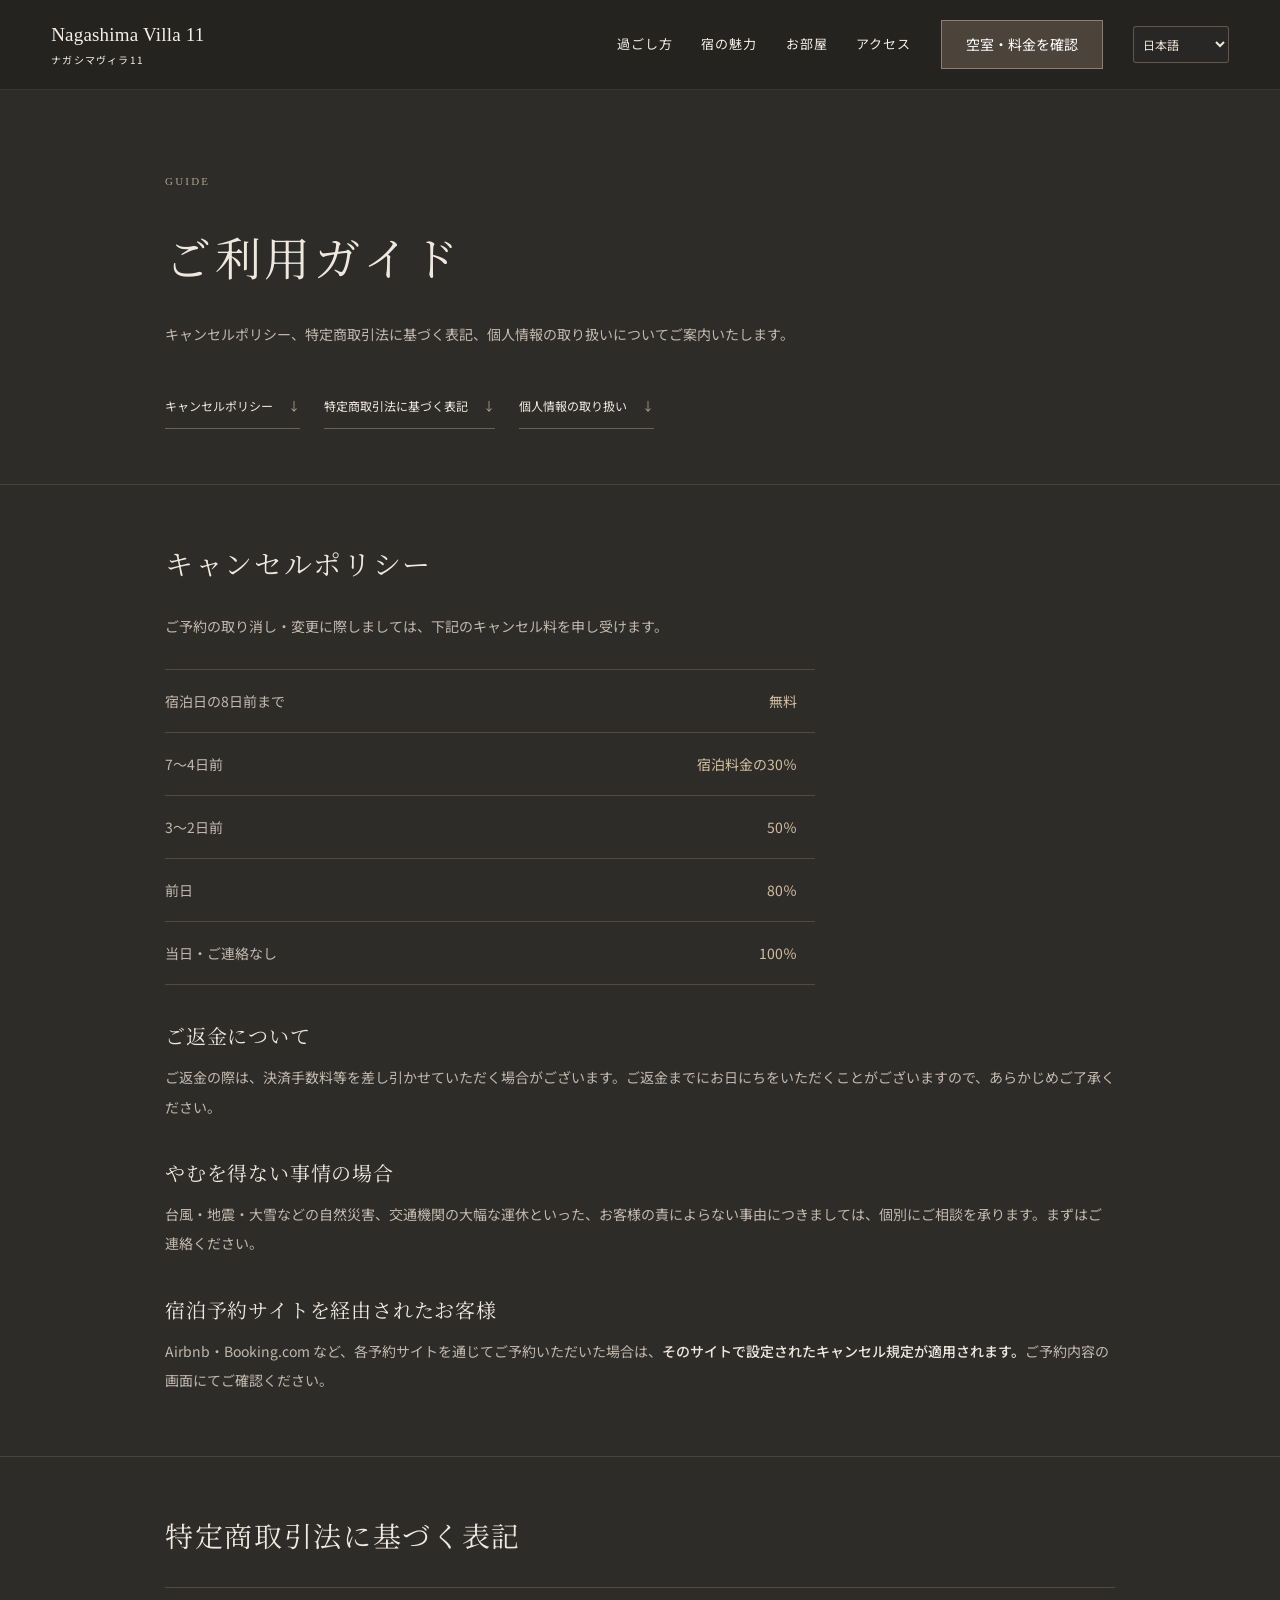
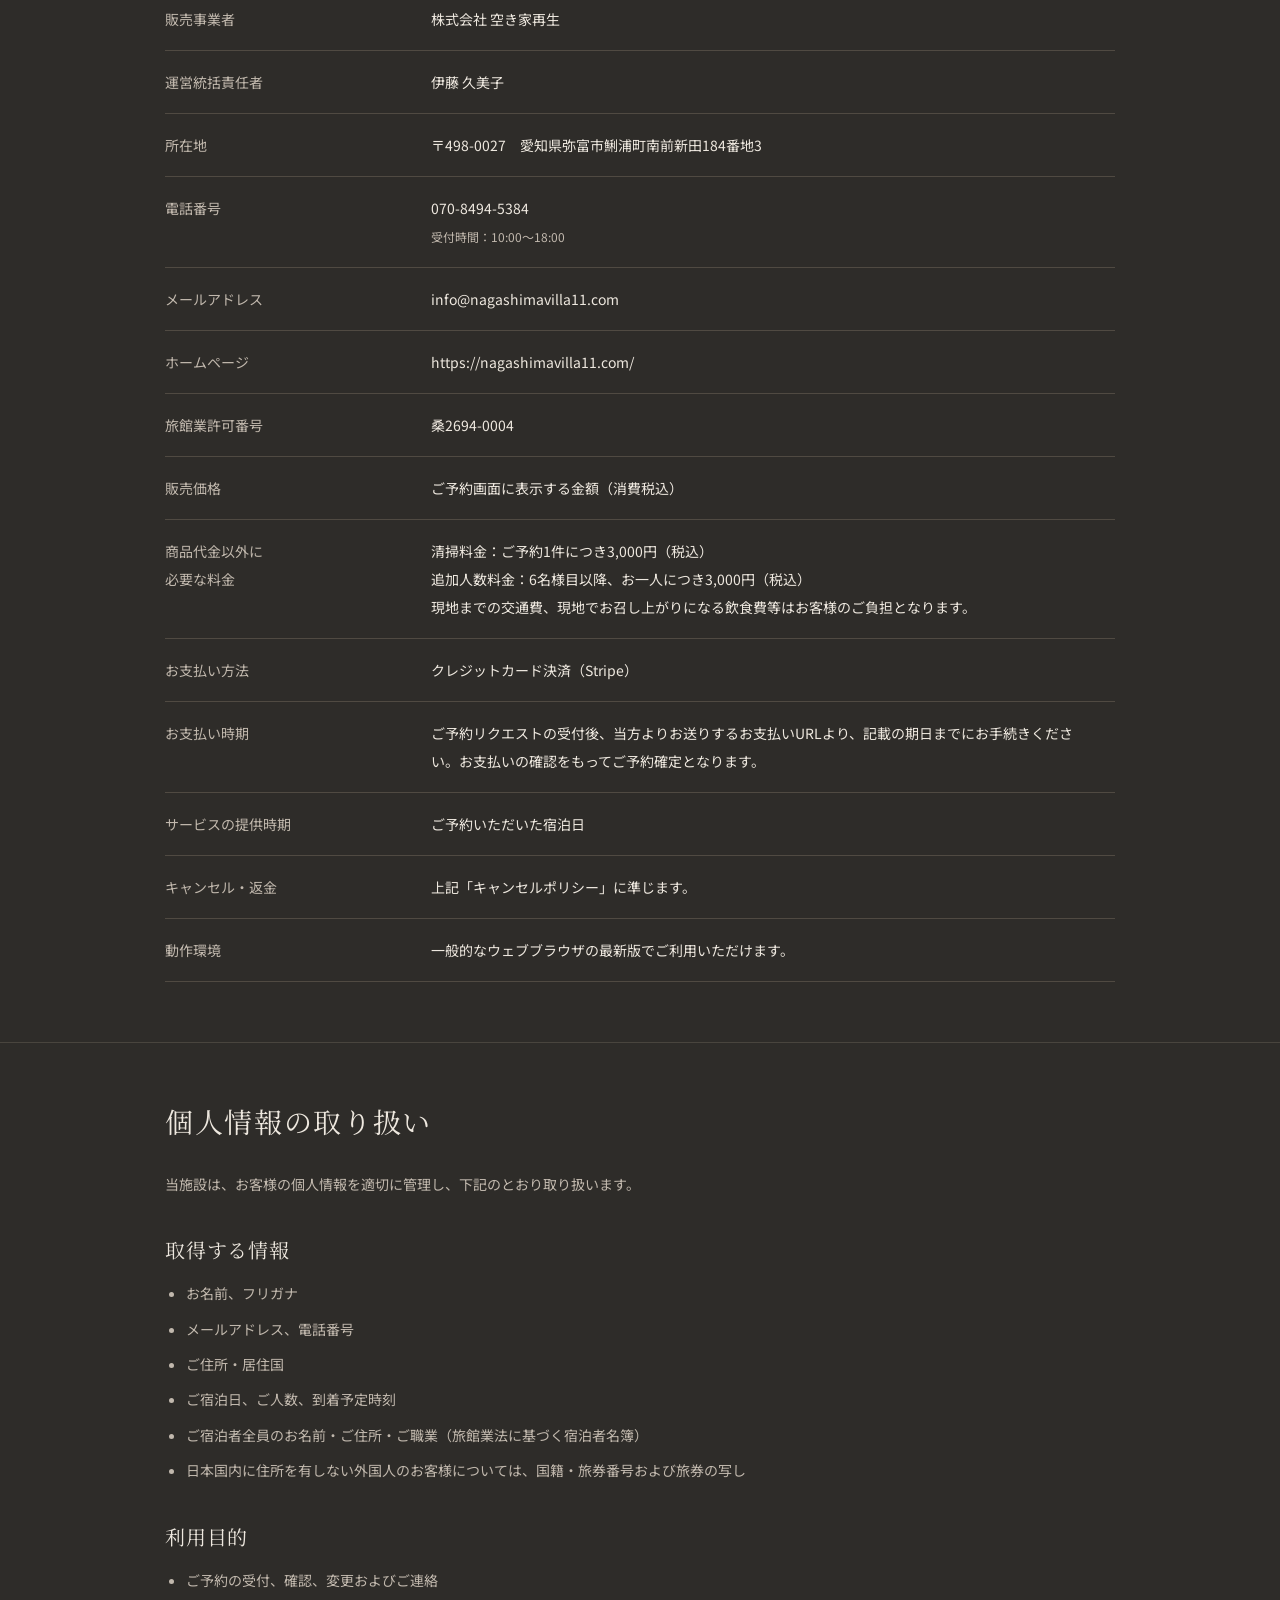
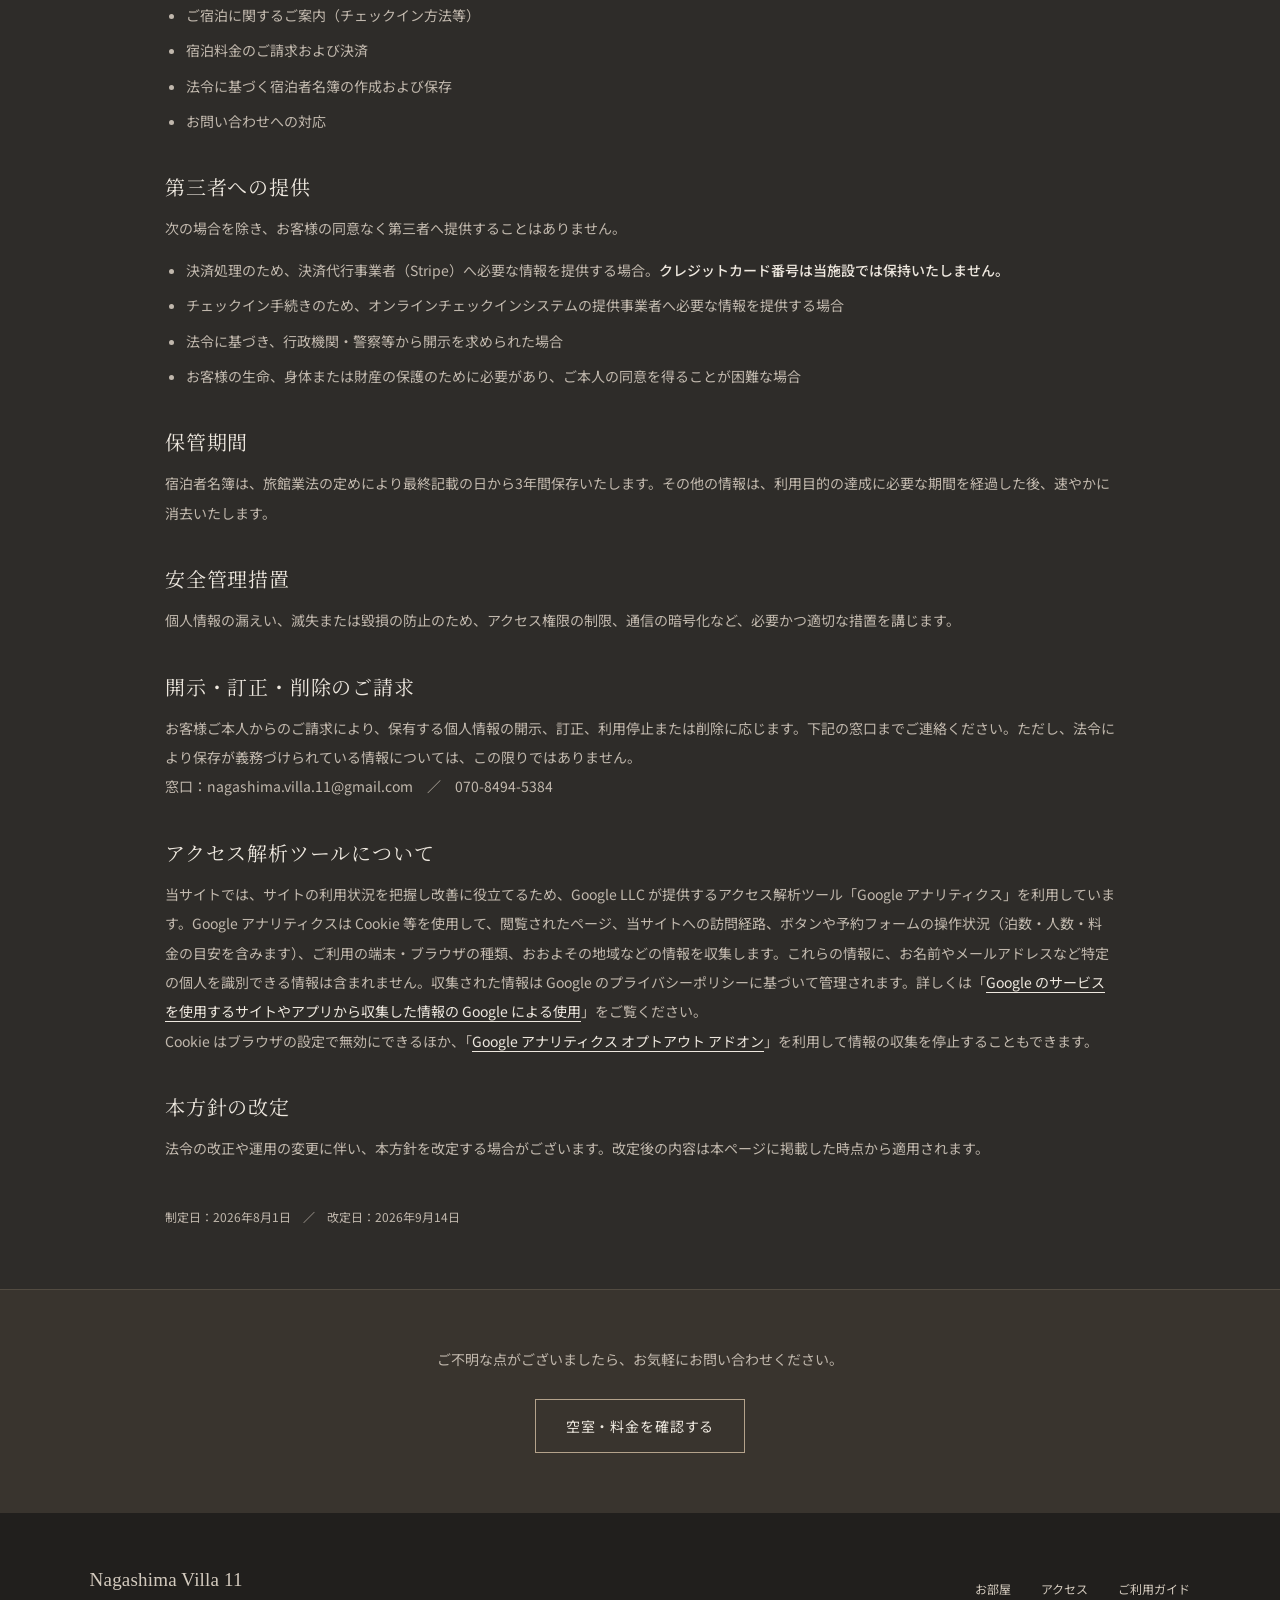
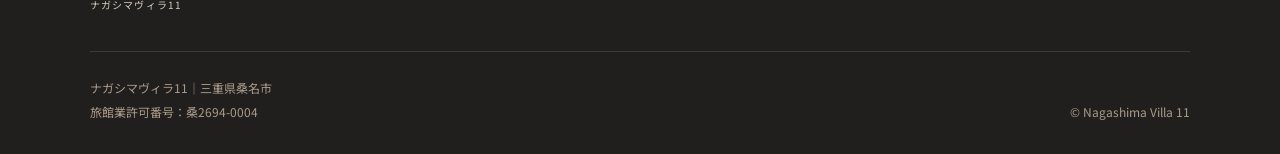
==== commit b5b8ba34: "Update guide.html" ====
--- a/guide.html
+++ b/guide.html
@@ -1,5 +1,5 @@
 <!doctype html>
-<html lang="ja"><head><meta charset="utf-8"><meta name="viewport" content="width=device-width,initial-scale=1"><title>ご利用ガイド｜ナガシマヴィラ11</title><meta name="description" content="ナガシマヴィラ11のキャンセルポリシー、特定商取引法に基づく表記、個人情報の取り扱いについてご案内します。"><meta name="theme-color" content="#292725"><link rel="icon" type="image/svg+xml" href="data:image/svg+xml,%3Csvg xmlns='http://www.w3.org/2000/svg' viewBox='0 0 64 64'%3E%3Crect width='64' height='64' rx='12' fill='%2314262c'/%3E%3Cpath d='M20 16v32M42 16v32' stroke='%23d8b582' stroke-width='6'/%3E%3C/svg%3E"><link rel="canonical" href="https://nagashimavilla11.com/guide.html"><script async src="https://www.googletagmanager.com/gtag/js?id=G-01PE7G929L"></script>
+<html lang="ja"><head><meta charset="utf-8"><meta name="viewport" content="width=device-width,initial-scale=1"><title>ご利用ガイド｜ナガシマヴィラ11</title><meta name="description" content="ナガシマヴィラ11のキャンセルポリシー、特定商取引法に基づく表記、個人情報の取り扱いについてご案内します。"><meta name="theme-color" content="#292725"><link rel="icon" type="image/png" sizes="30x30" href="Images/favicon.png?v=20261009"><link rel="canonical" href="https://nagashimavilla11.com/guide.html"><script async src="https://www.googletagmanager.com/gtag/js?id=G-01PE7G929L"></script>
 <script>
     // 自分の端末を計測対象外にする：URLの末尾に ?notrack=1 を付けて一度開く（?notrack=0 で解除）
     try {
@@ -15,7 +15,7 @@
   </script>
 <link rel="stylesheet" href="styles.css"><script src="script.js" defer></script><script src="analytics.js" defer></script></head>
 <body class="guide-page"><a class="skip-link" href="#main">本文へ移動</a><header class="site-header scrolled"><a class="brand" href="index.html#top" aria-label="Nagashima Villa 11 トップ"><span class="brand-name">Nagashima Villa 11<small>ナガシマヴィラ11</small></span></a><nav class="desktop-nav" aria-label="メインナビゲーション"><a href="index.html#experience">過ごし方</a><a href="index.html#stay">宿の魅力</a><a href="index.html#rooms">お部屋</a><a href="index.html#access">アクセス</a></nav><a class="header-reserve" href="index.html#reservation">空室・料金を確認</a><label class="language-switch"><span class="sr-only">Language / 言語</span><select id="site-language" aria-label="Language / 言語"><option value="ja">日本語</option><option value="en">English</option><option value="ko">한국어</option><option value="zh-TW">繁體中文</option></select></label><button class="menu-toggle" aria-expanded="false" aria-controls="mobile-menu" aria-label="メニューを開く"><span></span><span></span></button></header>
-<nav id="mobile-menu" class="mobile-menu" aria-label="モバイルナビゲーション" hidden><a href="index.html#experience">過ごし方</a><a href="index.html#stay">宿の魅力</a><a href="index.html#rooms">お部屋</a><a href="index.html#access">アクセス</a><a href="index.html#reservation">空室・料金を確認</a></nav><main id="main" class="guide">
+<nav id="mobile-menu" class="mobile-menu" aria-label="モバイルナビゲーション" hidden><a href="index.html#experience">過ごし方</a><a href="index.html#stay">宿の魅力</a><a href="index.html#rooms">お部屋</a><a href="index.html#access">アクセス</a></nav><main id="main" class="guide">
 
   <div class="wrap narrow guide-head">
     <p class="eyebrow">GUIDE</p>
@@ -59,7 +59,7 @@
           <tr><th>運営統括責任者</th><td>伊藤 久美子</td></tr>
           <tr><th>所在地</th><td>〒498-0027　愛知県弥富市鯏浦町南前新田184番地3</td></tr>
           <tr><th>電話番号</th><td>070-8494-5384<br><span class="note">受付時間：10:00〜18:00</span></td></tr>
-          <tr><th>メールアドレス</th><td>nagashima.villa.11@gmail.com</td></tr>
+          <tr><th>メールアドレス</th><td>info@nagashimavilla11.com</td></tr>
           <tr><th>ホームページ</th><td>https://nagashimavilla11.com/</td></tr>
           <tr><th>旅館業許可番号</th><td>桑2694-0004</td></tr>
           <tr><th>販売価格</th><td>ご予約画面に表示する金額（消費税込）</td></tr>
@@ -139,4 +139,4 @@
     </div>
   </section>
 
-</main><footer><div class="footer-top"><a class="brand" href="index.html#top"><span class="brand-name">Nagashima Villa 11<small>ナガシマヴィラ11</small></span></a><div class="footer-links"><a href="index.html#rooms">お部屋</a><a href="index.html#access">アクセス</a><a href="guide.html">ご利用ガイド</a></div></div><div class="footer-bottom"><p>ナガシマヴィラ11｜三重県桑名市<br>旅館業許可番号：桑2694-0004</p><span>© Nagashima Villa 11</span></div></footer><div class="mobile-reserve"><span>最大11名・一棟貸し</span><a href="index.html#reservation">空室・料金を確認</a></div></body></html>+</main><footer><div class="footer-top"><a class="brand" href="index.html#top"><span class="brand-name">Nagashima Villa 11<small>ナガシマヴィラ11</small></span></a><div class="footer-links"><a href="index.html#rooms">お部屋</a><a href="index.html#access">アクセス</a><a href="guide.html">ご利用ガイド</a></div></div><div class="footer-bottom"><p>ナガシマヴィラ11｜三重県桑名市<br>旅館業許可番号：桑2694-0004</p><span>© Nagashima Villa 11</span></div></footer><div class="mobile-reserve"><span>最大11名・一棟貸し</span><a href="index.html#reservation">空室・料金を確認</a></div></body></html>
--- a/styles.css
+++ b/styles.css
@@ -22,8 +22,8 @@
 .desktop-nav{font-size:13px;letter-spacing:.08em}.desktop-nav a:after,.menu-toggle span{background:#eee8df}
 .mobile-menu{background:#302d28;color:#eee8df;top:76px}
 .hero{height:100svh;min-height:650px;max-height:1000px;background:#292725}
-.hero-frame{position:absolute;inset:0;width:100%;height:100%;object-fit:cover;object-position:50% 58%;opacity:0;transition:opacity 1.8s ease;transform:scale(1.04);filter:saturate(.65) brightness(.76)}
-.hero-frame.active{opacity:1;animation:cinema-pan 9s linear forwards}
+.hero-frame{position:absolute;inset:0;width:100%;height:100%;object-fit:cover;object-position:50% 58%;opacity:0;transition:opacity 1s ease;transform:scale(1.04);filter:saturate(.65) brightness(.76)}
+.hero-frame.active{opacity:1;animation:cinema-pan 6s linear forwards}
 @keyframes cinema-pan{from{transform:scale(1.04) translateX(-.4%)}to{transform:scale(1.11) translateX(.4%)}}
 .motion-paused .hero-frame{animation-play-state:paused}
 .hero-shade{background:linear-gradient(90deg,#1716138c,transparent 75%),linear-gradient(0deg,#171613af,transparent 60%)}
@@ -162,3 +162,78 @@
 @media(min-width:801px) and (max-width:1200px){.site-header{gap:12px;padding-left:3vw;padding-right:3vw}.desktop-nav{gap:14px}.desktop-nav a{font-size:12px}.header-reserve{font-size:11px;padding:12px}.brand-name{font-size:18px}}
 @media(max-width:800px){.site-header{gap:12px}.language-switch{margin-left:auto}.language-switch select{width:88px;font-size:11px;padding:7px 3px}.brand-name{font-size:17px}.brand-name small{font-size:10px}.booking-payment-note{font-size:12px;text-align:left}html[lang=en] .hero h1{font-size:32px}html:not([lang=ja]) .mobile-reserve span{font-size:10px}}
 @media(max-width:390px){.site-header{padding-left:14px;padding-right:14px;gap:9px}.brand-name{font-size:15px}.language-switch select{width:82px}html[lang=en] .hero h1{font-size:28px}}
+
+/* Mobile typography and dedicated portrait hero photography. */
+@media(max-width:800px){
+ .header-reserve{display:none}
+ .hero-image img.hero-frame,.hero-image img.hero-frame:first-child,.hero-image img.hero-sake-case,.hero-image img.hero-cups{object-position:50% 50%}
+ .hero h1,html[lang=en] .hero h1{font-size:28px}
+ h2,.intro h2,.illumination-copy h2,.reservation-copy h2{font-size:27px}
+ .play-details h3,.facility h3{font-size:24px}
+ .room-card strong{font-size:17px;line-height:1.65}
+ .life-story figcaption,.destination-card figcaption strong{font-size:17px}
+ .intro-copy p{font-size:14px}
+ .mobile-menu a{font-size:14px}
+}
+@media(max-width:480px){
+ .hero h1,html[lang=en] .hero h1{font-size:25px}
+ h2,.intro h2,.illumination-copy h2,.reservation-copy h2{font-size:24px}
+ .play-details h3,.facility h3{font-size:22px}
+ .room-card strong{font-size:16px}
+ .life-story figcaption,.destination-card figcaption strong{font-size:16px}
+ .guide h1{font-size:26px}
+}
+
+/* Compact direct-booking guidance. */
+.booking-guide{max-width:900px;margin:0 auto 28px;color:#eee7dc;font-size:14px;line-height:1.8}
+.booking-benefit{display:flex;justify-content:center;align-items:center;flex-wrap:wrap;gap:8px 14px;margin-bottom:20px}
+.booking-badge{padding:3px 12px;border:1px solid #bfa17b;color:#ead1ab;font-size:12px;letter-spacing:.08em}
+.booking-summary{display:grid;grid-template-columns:1fr 1fr;gap:16px 28px;text-align:center}
+.booking-summary strong{display:block;font-size:15px;font-weight:500}
+.booking-summary small{display:block;margin-top:4px;font-size:12px;color:#cfc5b6}
+.booking-steps{list-style:none;display:grid;grid-template-columns:repeat(3,minmax(0,1fr));gap:16px;margin:22px 0 12px;padding:0;counter-reset:booking-step}
+.booking-steps li{position:relative;padding:12px 6px;border-top:1px solid #82735e;border-bottom:1px solid #82735e;text-align:center;font-size:13px}
+.booking-steps li::before{counter-increment:booking-step;content:counter(booking-step,decimal-leading-zero);display:block;color:#d8b582;font:14px Georgia,serif;margin-bottom:5px}
+.booking-steps li+li::after{content:"›";position:absolute;left:-12px;top:50%;transform:translateY(-50%);color:#d8b582;font-size:20px}
+.booking-flow{text-align:center;font-size:12px;color:#cfc5b6}
+.booking-flow summary{cursor:pointer;display:list-item;list-style-position:inside;padding:8px}
+.booking-flow summary:focus-visible{outline:2px solid #d8b582;outline-offset:3px}
+.booking-flow p{max-width:680px;margin:8px auto 0;text-align:left;line-height:1.9}
+.booking-guide .booking-language-note{text-align:center;margin-top:10px}
+@media(max-width:600px){
+ .booking-guide{font-size:13px;margin-bottom:22px}
+ .booking-benefit{gap:8px 10px;margin-bottom:16px}
+ .booking-summary{grid-template-columns:1fr;gap:12px}
+ .booking-summary strong{font-size:14px}
+ .booking-summary small{font-size:11px}
+ .booking-steps{gap:12px;margin-top:18px}
+ .booking-steps li{padding:10px 3px;font-size:11px;line-height:1.7;overflow-wrap:anywhere}
+ .booking-steps li+li::after{left:-10px}
+}
+
+/* 2026-11-21 CVR optimization: Hero CTA & OTA quick booking bar */
+.hero .eyebrow{font-family:var(--sans);font-size:13px;letter-spacing:.12em;color:#ead1ab;margin-bottom:18px}
+.hero-actions{display:flex;flex-wrap:wrap;gap:14px;align-items:center}
+.hero-copy .button.hero-cta-primary{background:#d8b582;border-color:#d8b582;color:#1b1916;font-weight:600;min-width:230px}
+.hero-copy .button.hero-cta-primary:hover{background:#ebd0a6;border-color:#ebd0a6;color:#1b1916}
+.ota-quick-box{max-width:1100px;margin:0 auto 26px;padding:22px 24px;background:#312d27;border:1px solid #d8b58288;text-align:center}
+.ota-quick-box-bottom{margin:26px auto 0}
+.ota-quick-title{font-size:13px;letter-spacing:.06em;color:#f3eadc;margin:0 0 14px;font-weight:500}
+.ota-quick-buttons{display:grid;grid-template-columns:repeat(2,minmax(0,1fr));gap:14px;max-width:680px;margin:0 auto}
+.ota-btn{display:flex;flex-direction:column;align-items:center;justify-content:center;gap:4px;min-height:62px;padding:12px 16px;border:1px solid #d8b582aa;background:#1f1d1a;color:#ffffff;transition:background .2s,border-color .2s,transform .15s}
+.ota-btn span{font-size:15px;font-weight:600;letter-spacing:.04em;color:#ffffff}
+.ota-btn small{font-size:11px;color:#ead1ab;letter-spacing:.03em}
+.ota-btn:hover{background:#3a342c;border-color:#f3ddc0;transform:translateY(-1px)}
+.ota-btn-airbnb{border-left:4px solid #ff5a5f}
+.ota-btn-booking{border-left:4px solid #4a90e2}
+@media(max-width:480px){
+ .hero .eyebrow{font-size:11px;letter-spacing:.05em;margin-bottom:14px}
+ .hero h1{font-size:22px;letter-spacing:.03em;line-height:1.75}
+ .hero-actions{flex-direction:column;align-items:stretch;gap:10px}
+ .hero-copy .button,.hero-copy .button.hero-cta-primary{width:100%;min-width:0;padding:13px 18px;min-height:48px}
+ .ota-quick-box{padding:16px 14px;margin-bottom:20px}
+ .ota-quick-title{font-size:12px;margin-bottom:12px}
+ .ota-quick-buttons{grid-template-columns:1fr;gap:10px}
+ .ota-btn{min-height:54px;padding:10px 14px}
+ .ota-btn span{font-size:14px}
+}
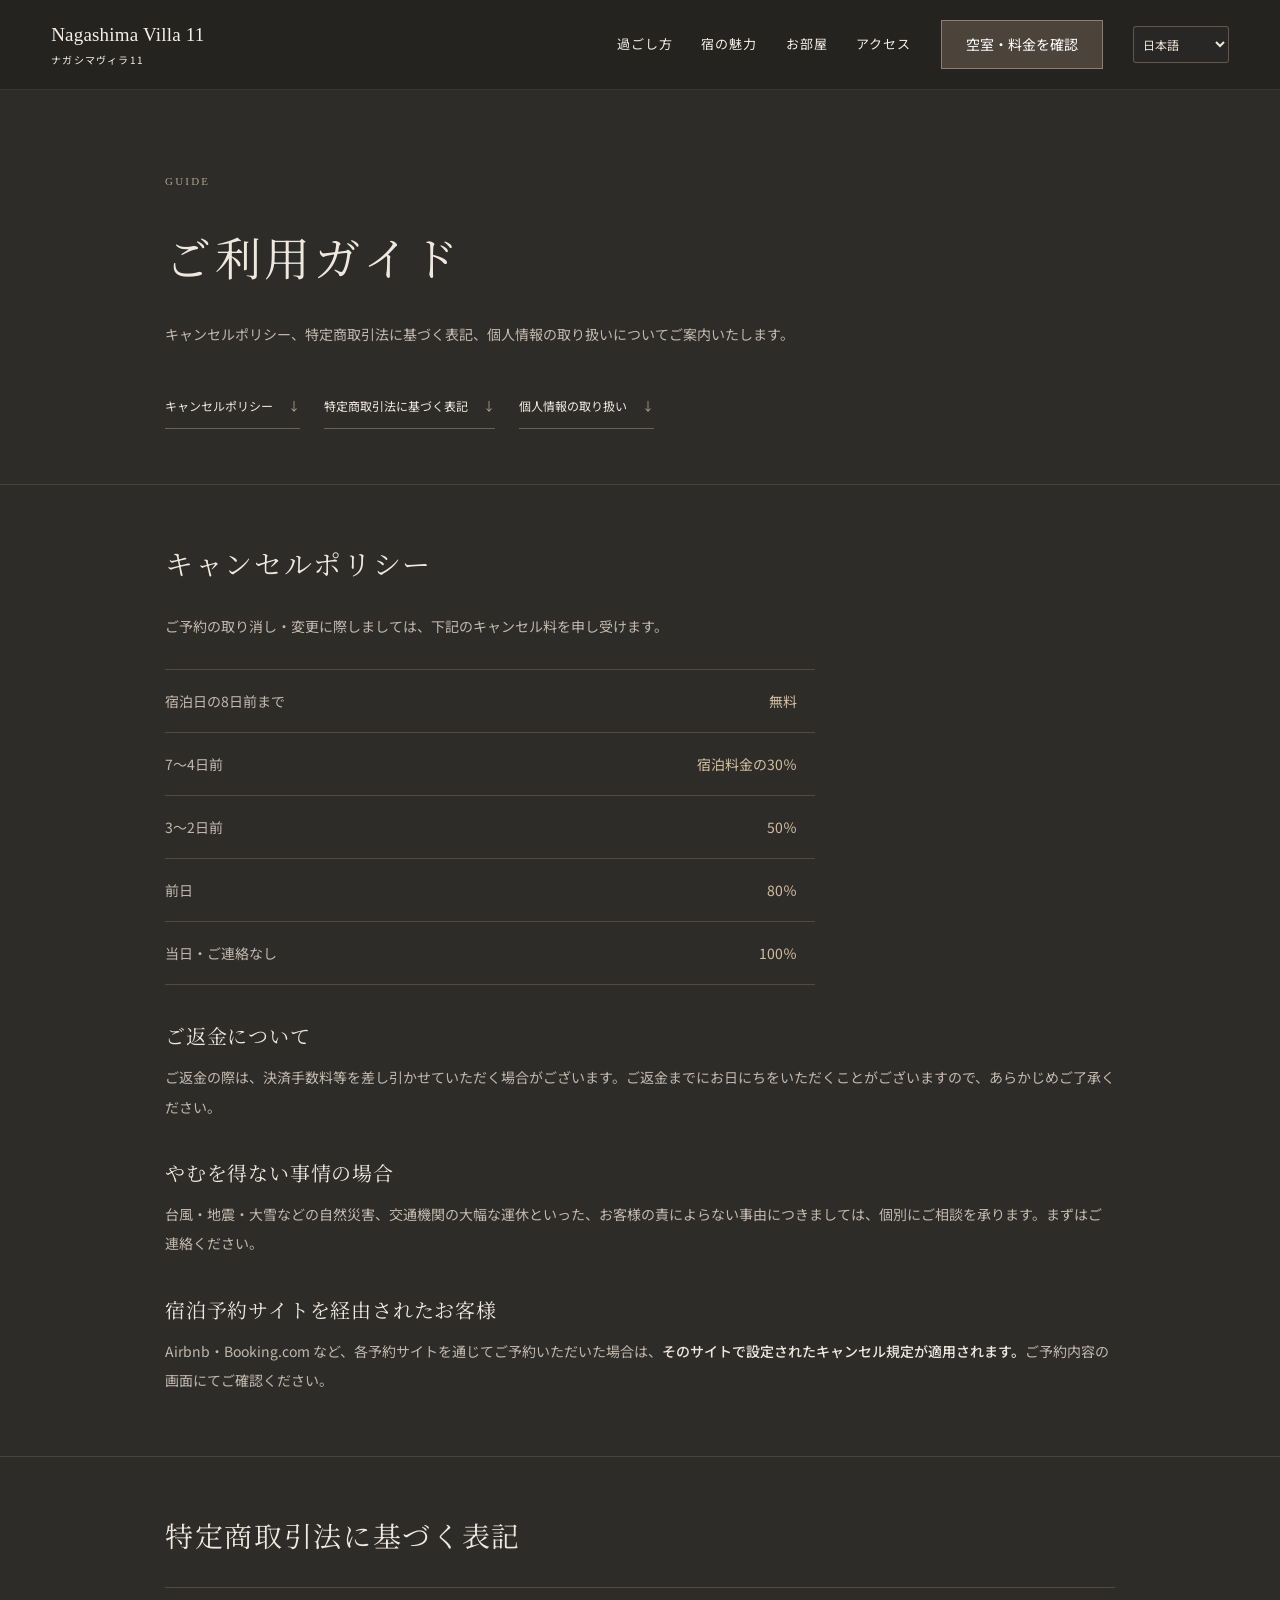
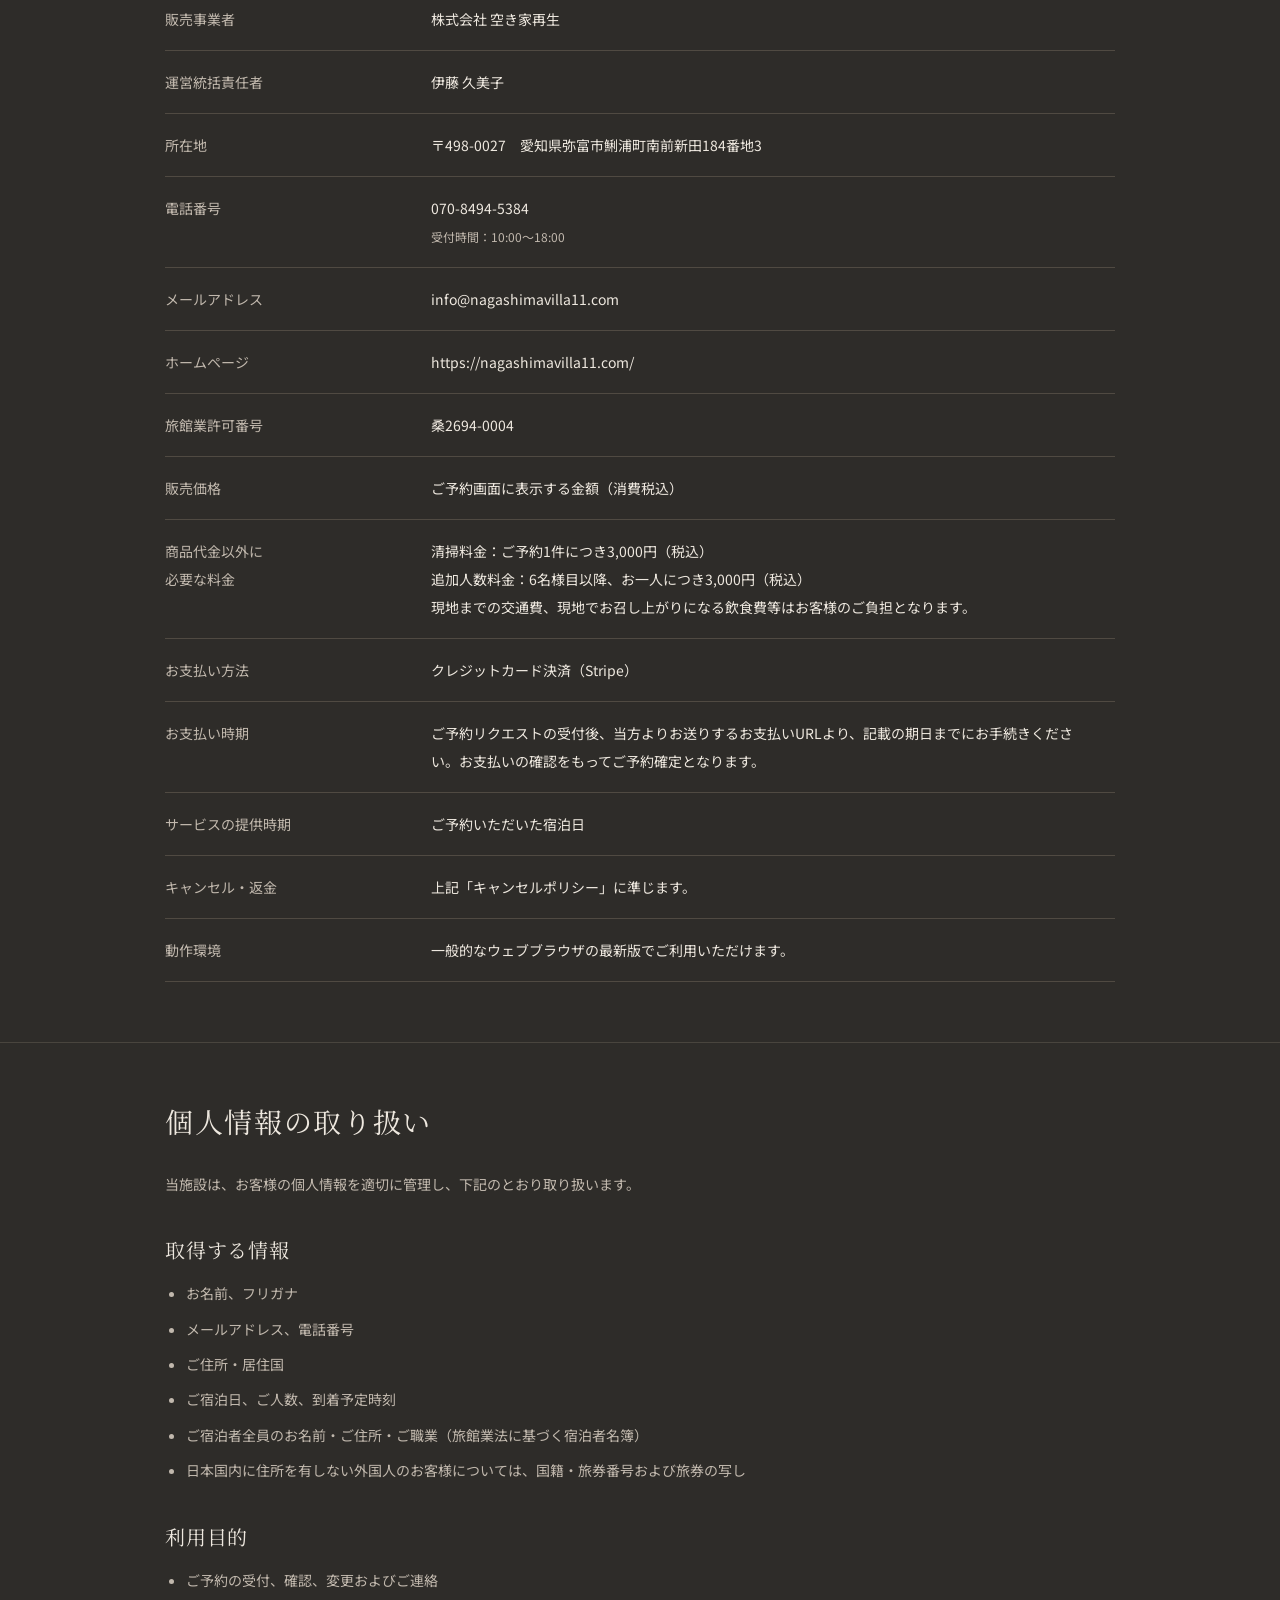
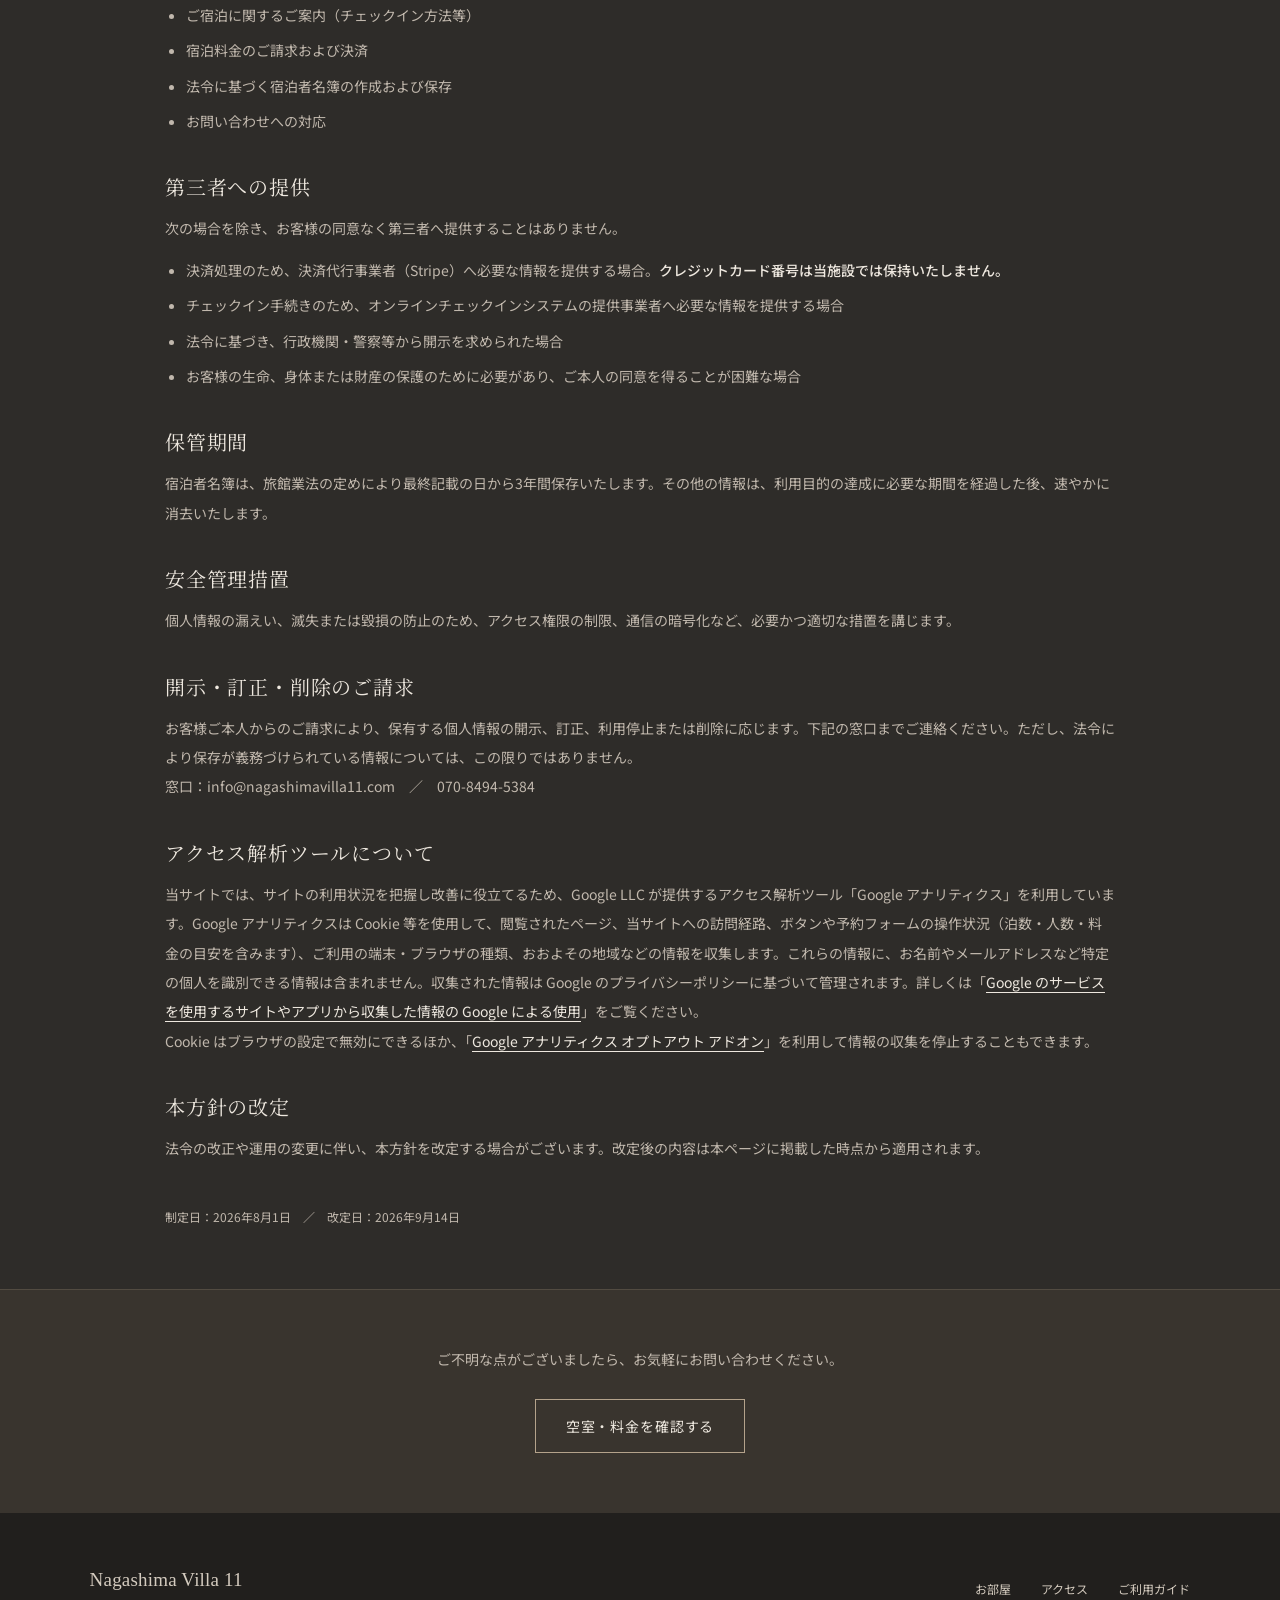
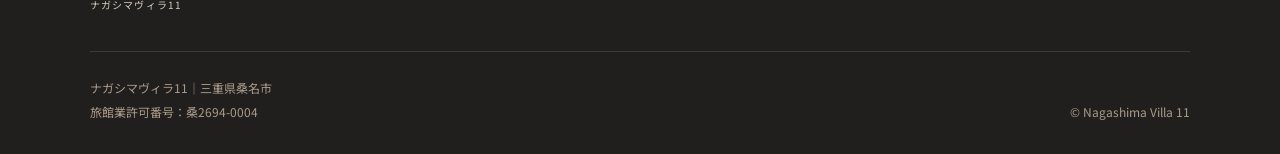
==== commit 7f826be0: "Update guide.html" ====
--- a/guide.html
+++ b/guide.html
@@ -119,7 +119,7 @@
 
       <h3>開示・訂正・削除のご請求</h3>
       <p>お客様ご本人からのご請求により、保有する個人情報の開示、訂正、利用停止または削除に応じます。下記の窓口までご連絡ください。ただし、法令により保存が義務づけられている情報については、この限りではありません。</p>
-      <p>窓口：nagashima.villa.11@gmail.com　／　070-8494-5384</p>
+      <p>窓口：info@nagashimavilla11.com　／　070-8494-5384</p>
 
       <h3>アクセス解析ツールについて</h3>
       <p>当サイトでは、サイトの利用状況を把握し改善に役立てるため、Google LLC が提供するアクセス解析ツール「Google アナリティクス」を利用しています。Google アナリティクスは Cookie 等を使用して、閲覧されたページ、当サイトへの訪問経路、ボタンや予約フォームの操作状況（泊数・人数・料金の目安を含みます）、ご利用の端末・ブラウザの種類、おおよその地域などの情報を収集します。これらの情報に、お名前やメールアドレスなど特定の個人を識別できる情報は含まれません。収集された情報は Google のプライバシーポリシーに基づいて管理されます。詳しくは「<a href="https://policies.google.com/technologies/partner-sites?hl=ja" target="_blank" rel="noopener">Google のサービスを使用するサイトやアプリから収集した情報の Google による使用</a>」をご覧ください。</p>
